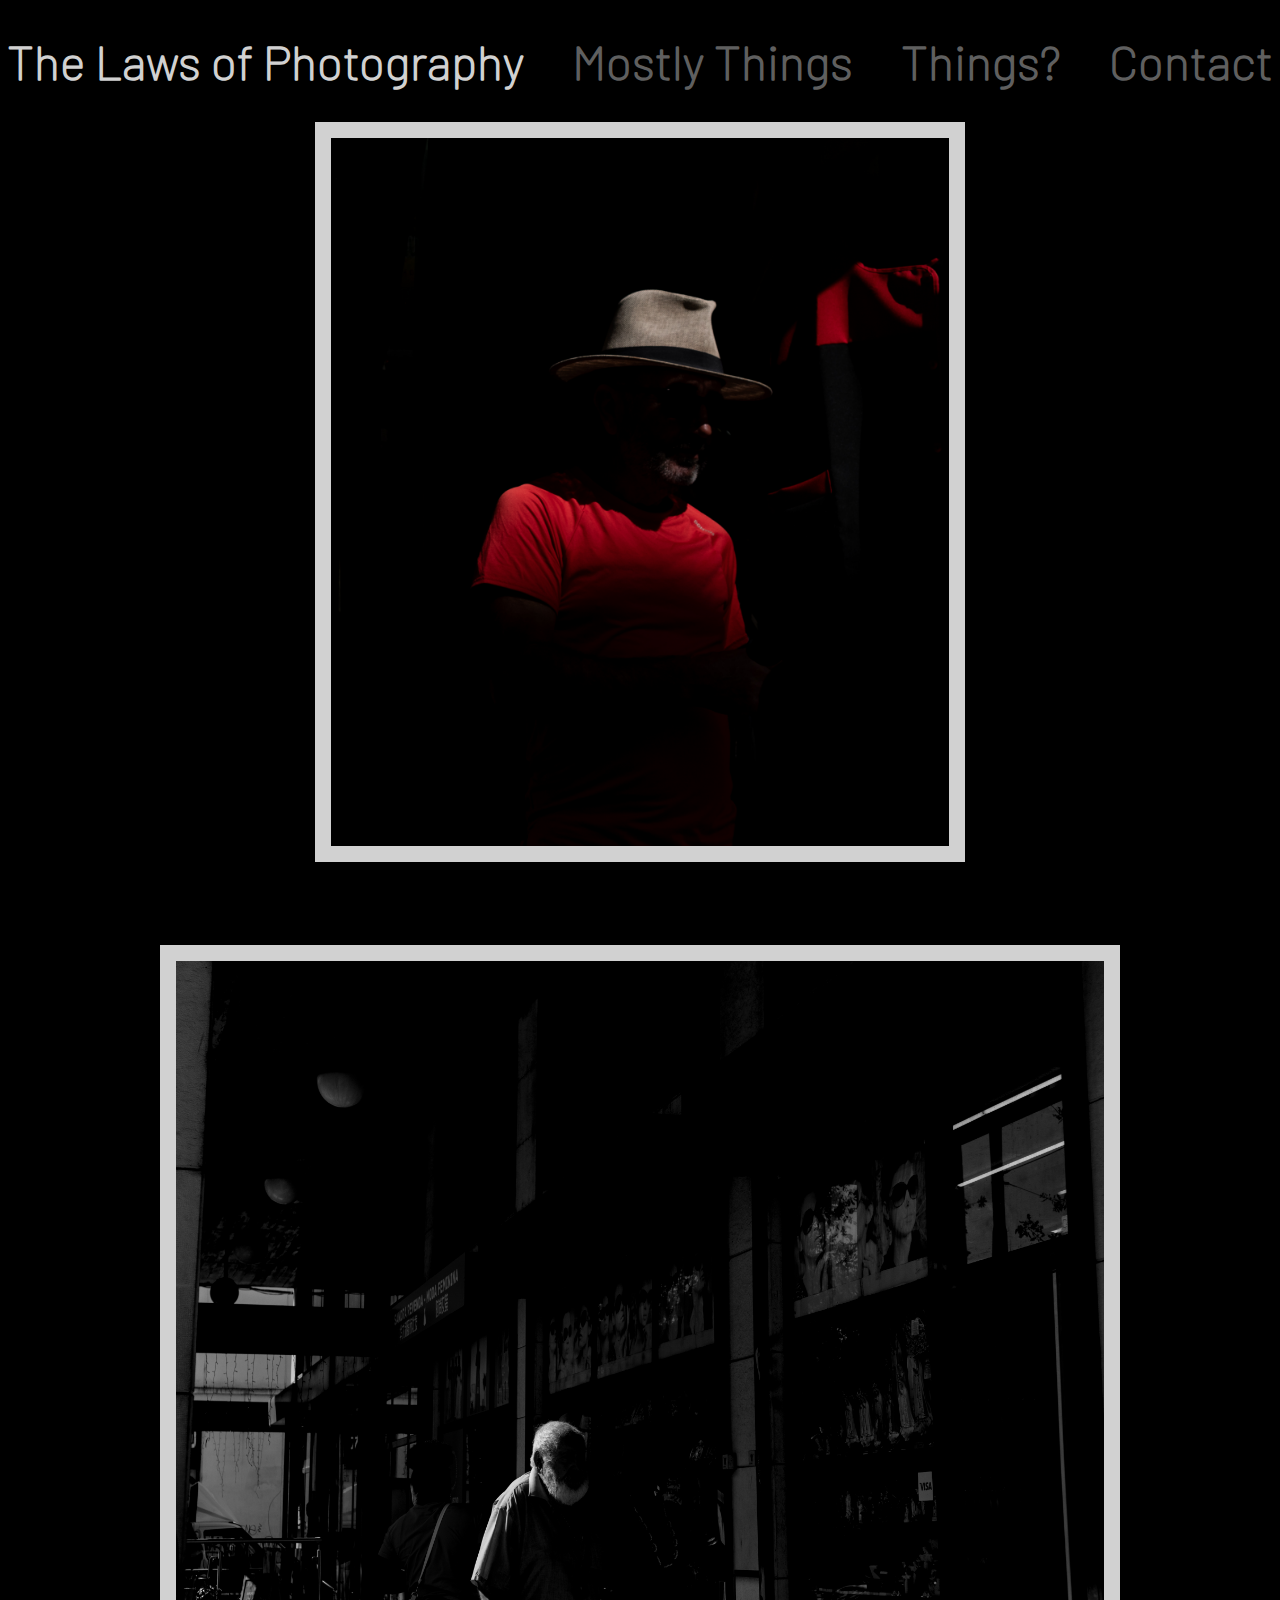
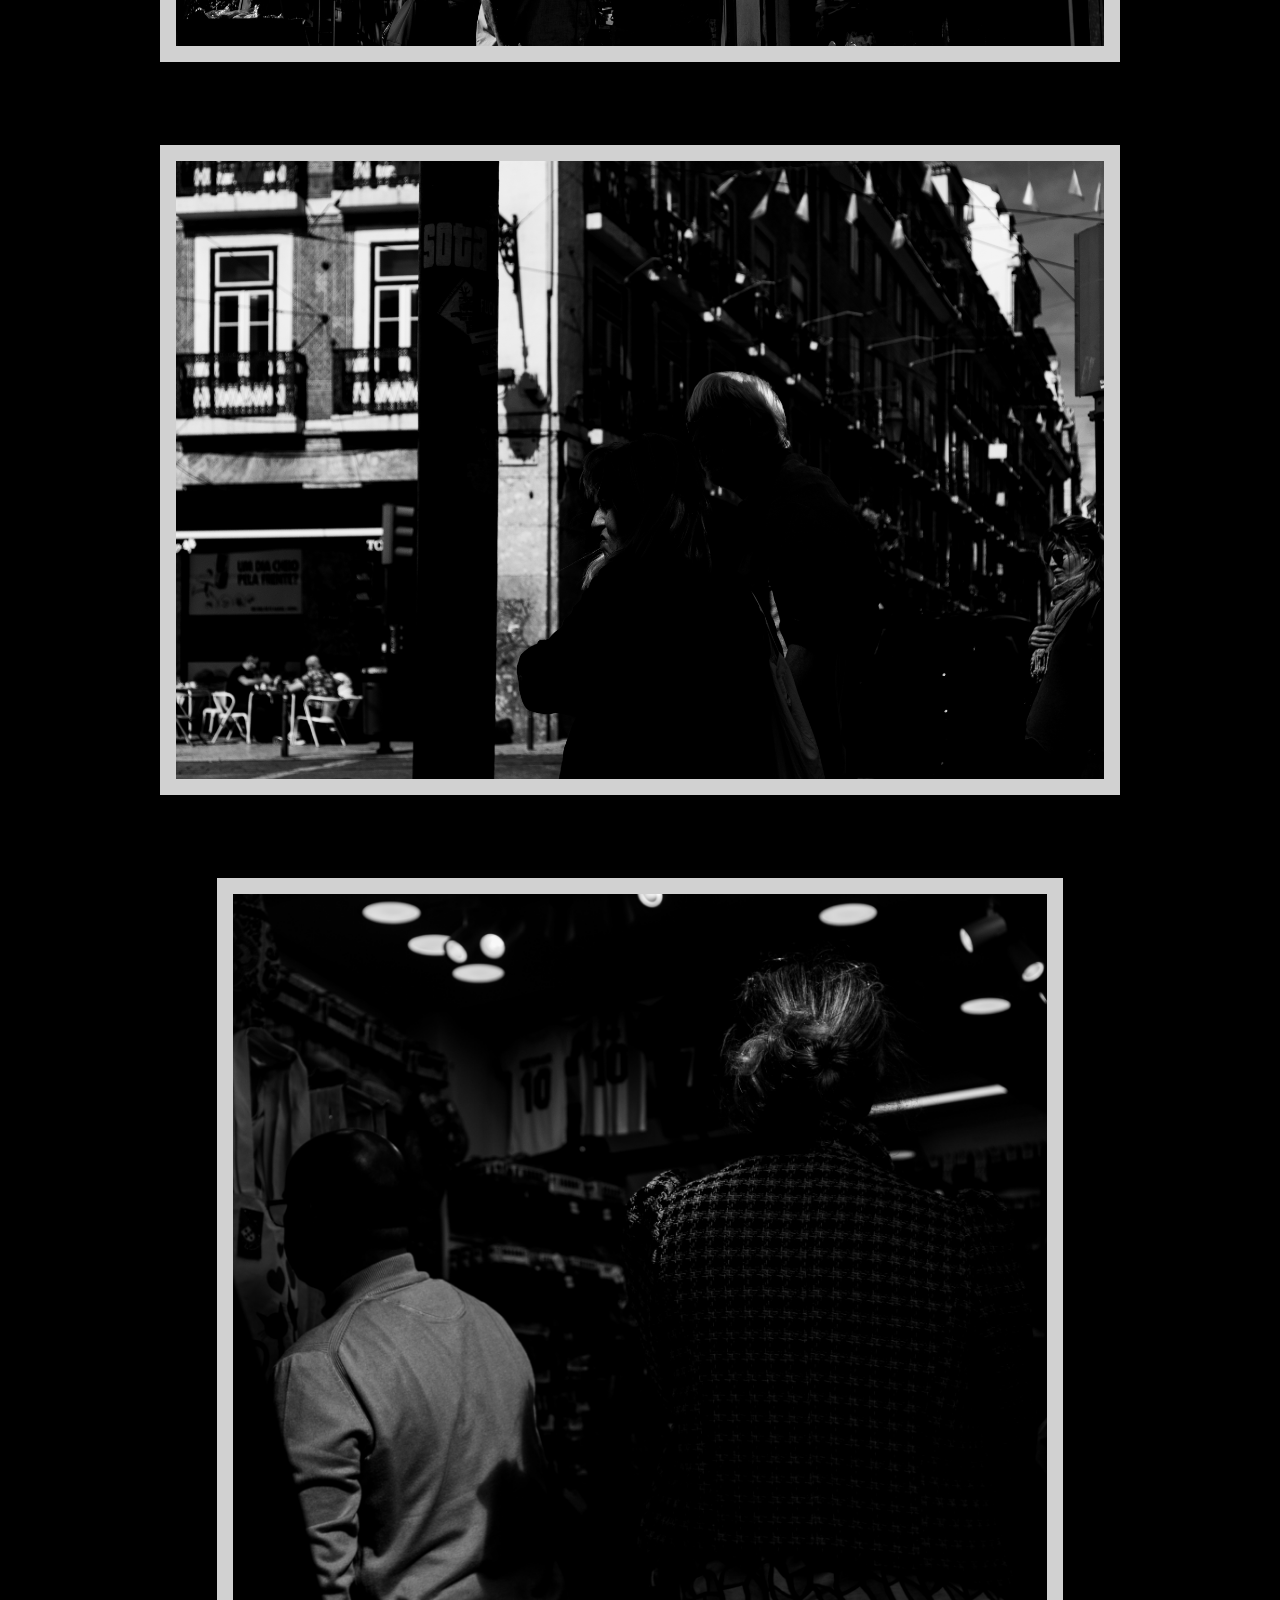
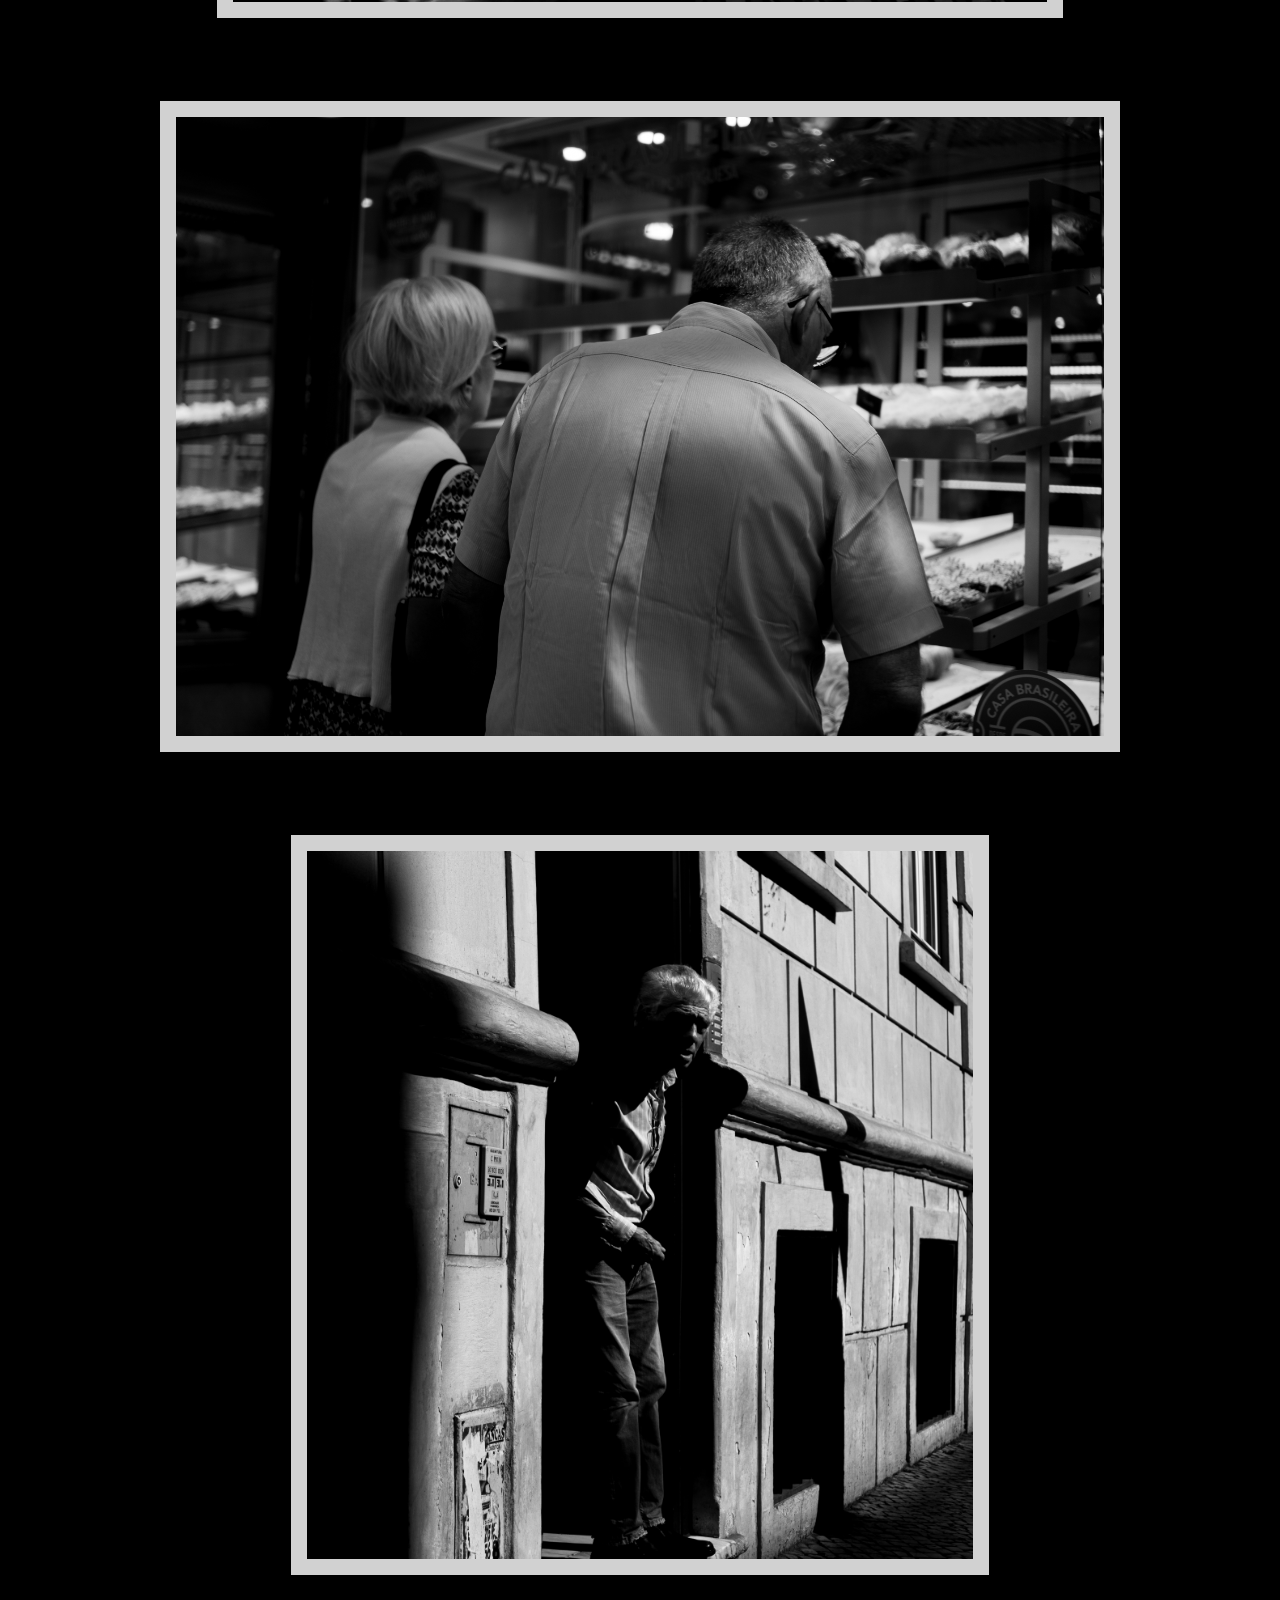
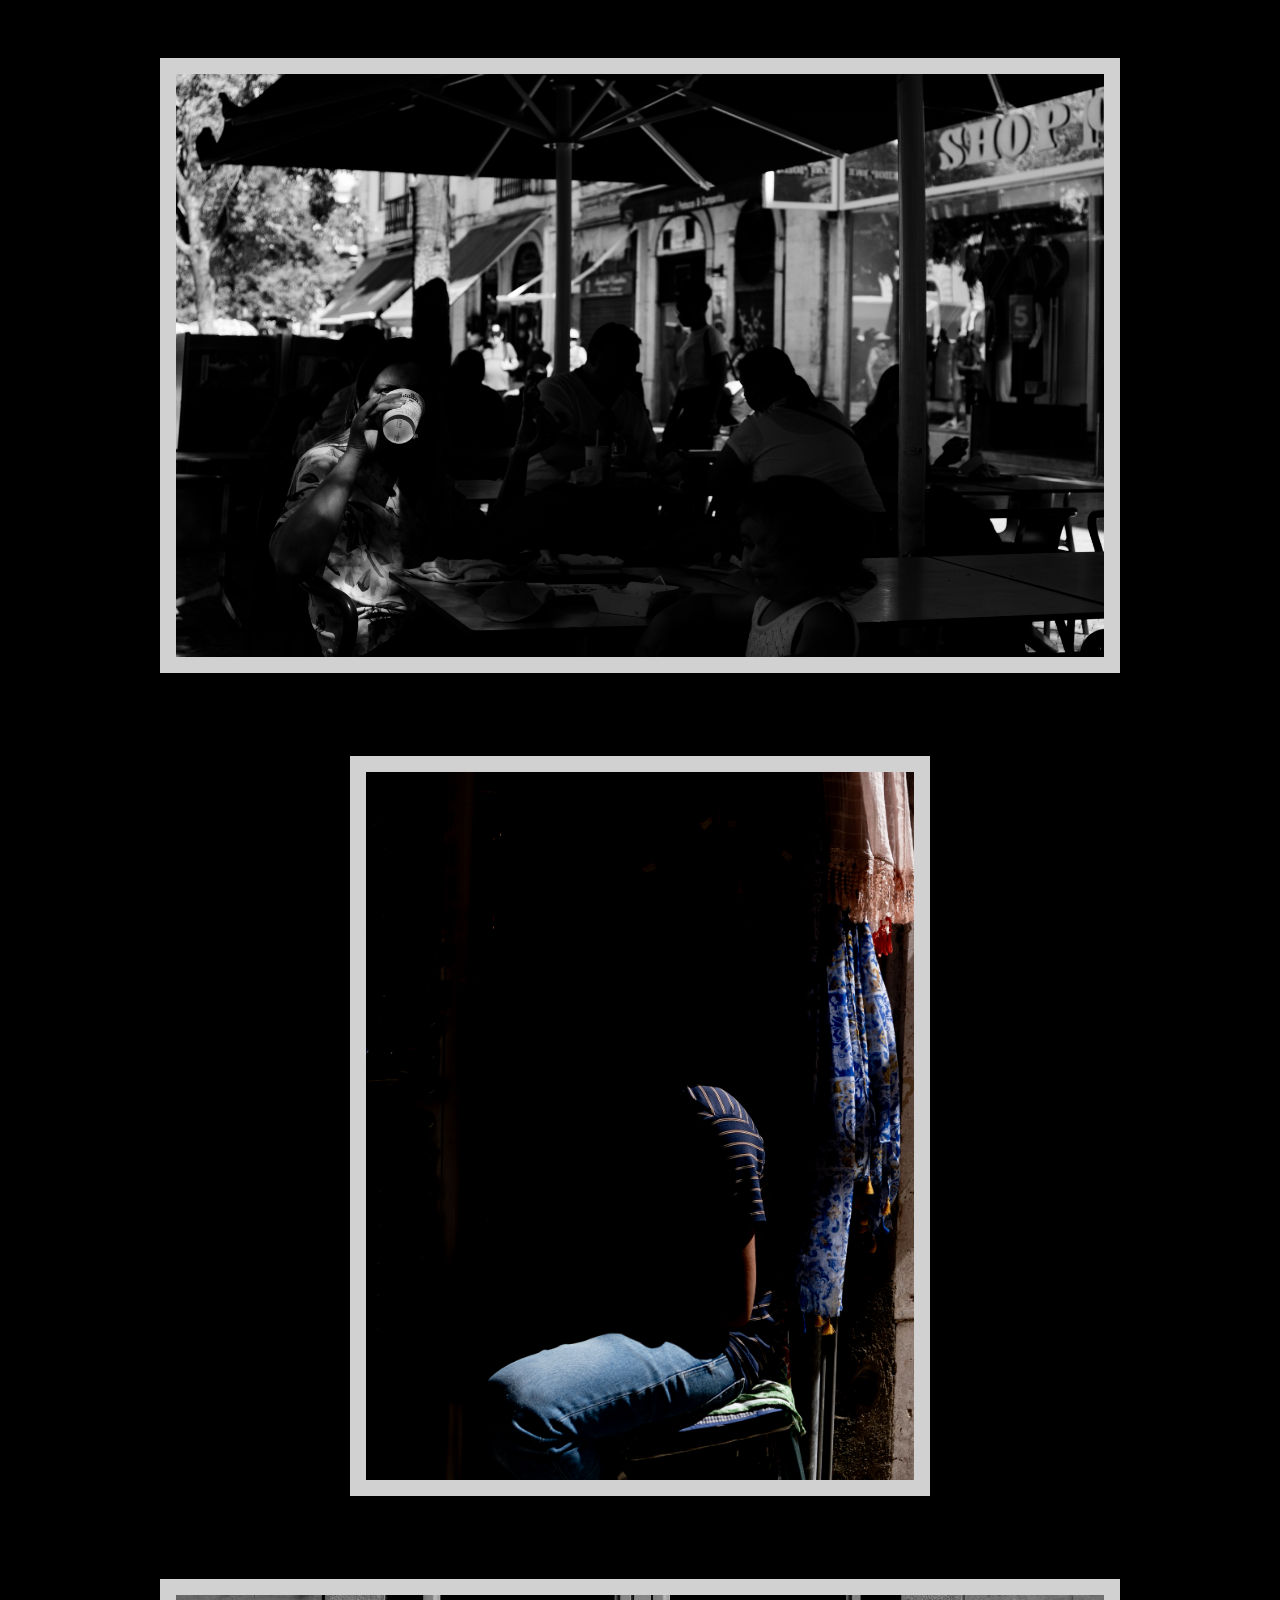
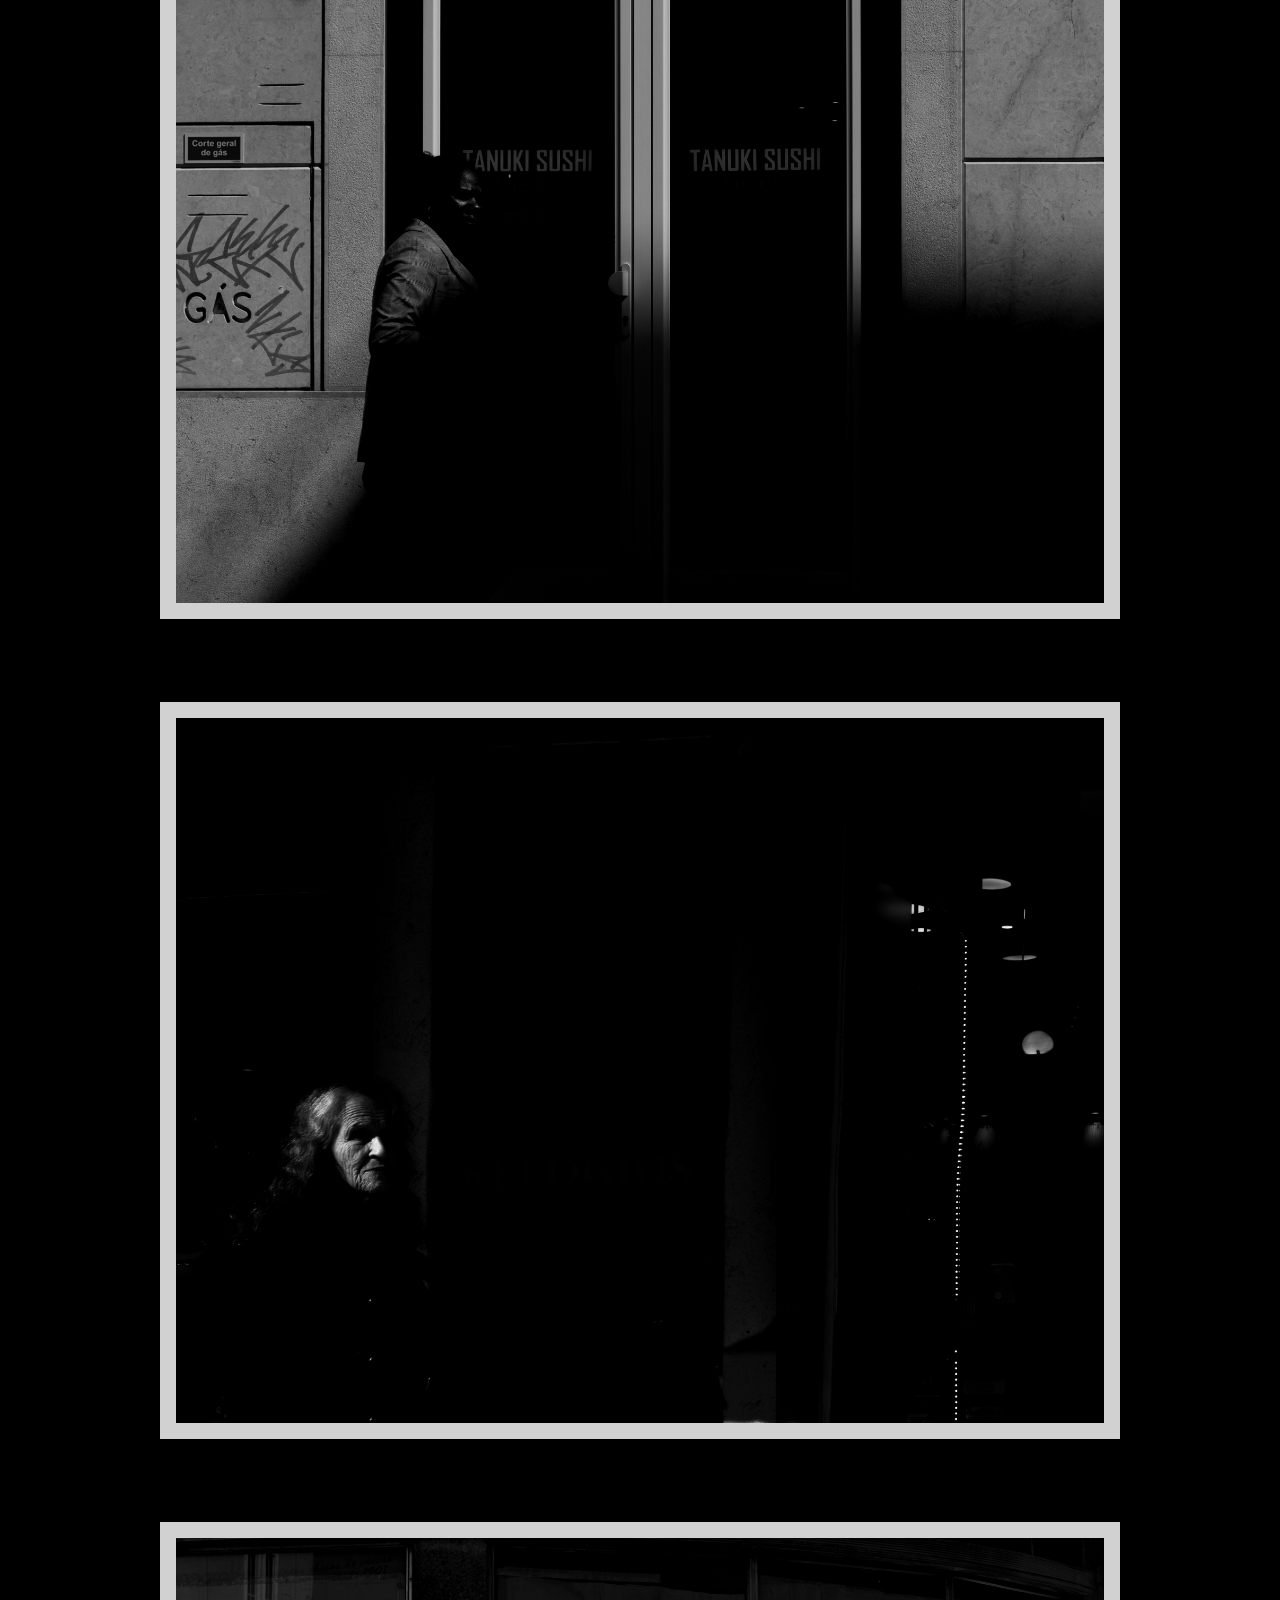
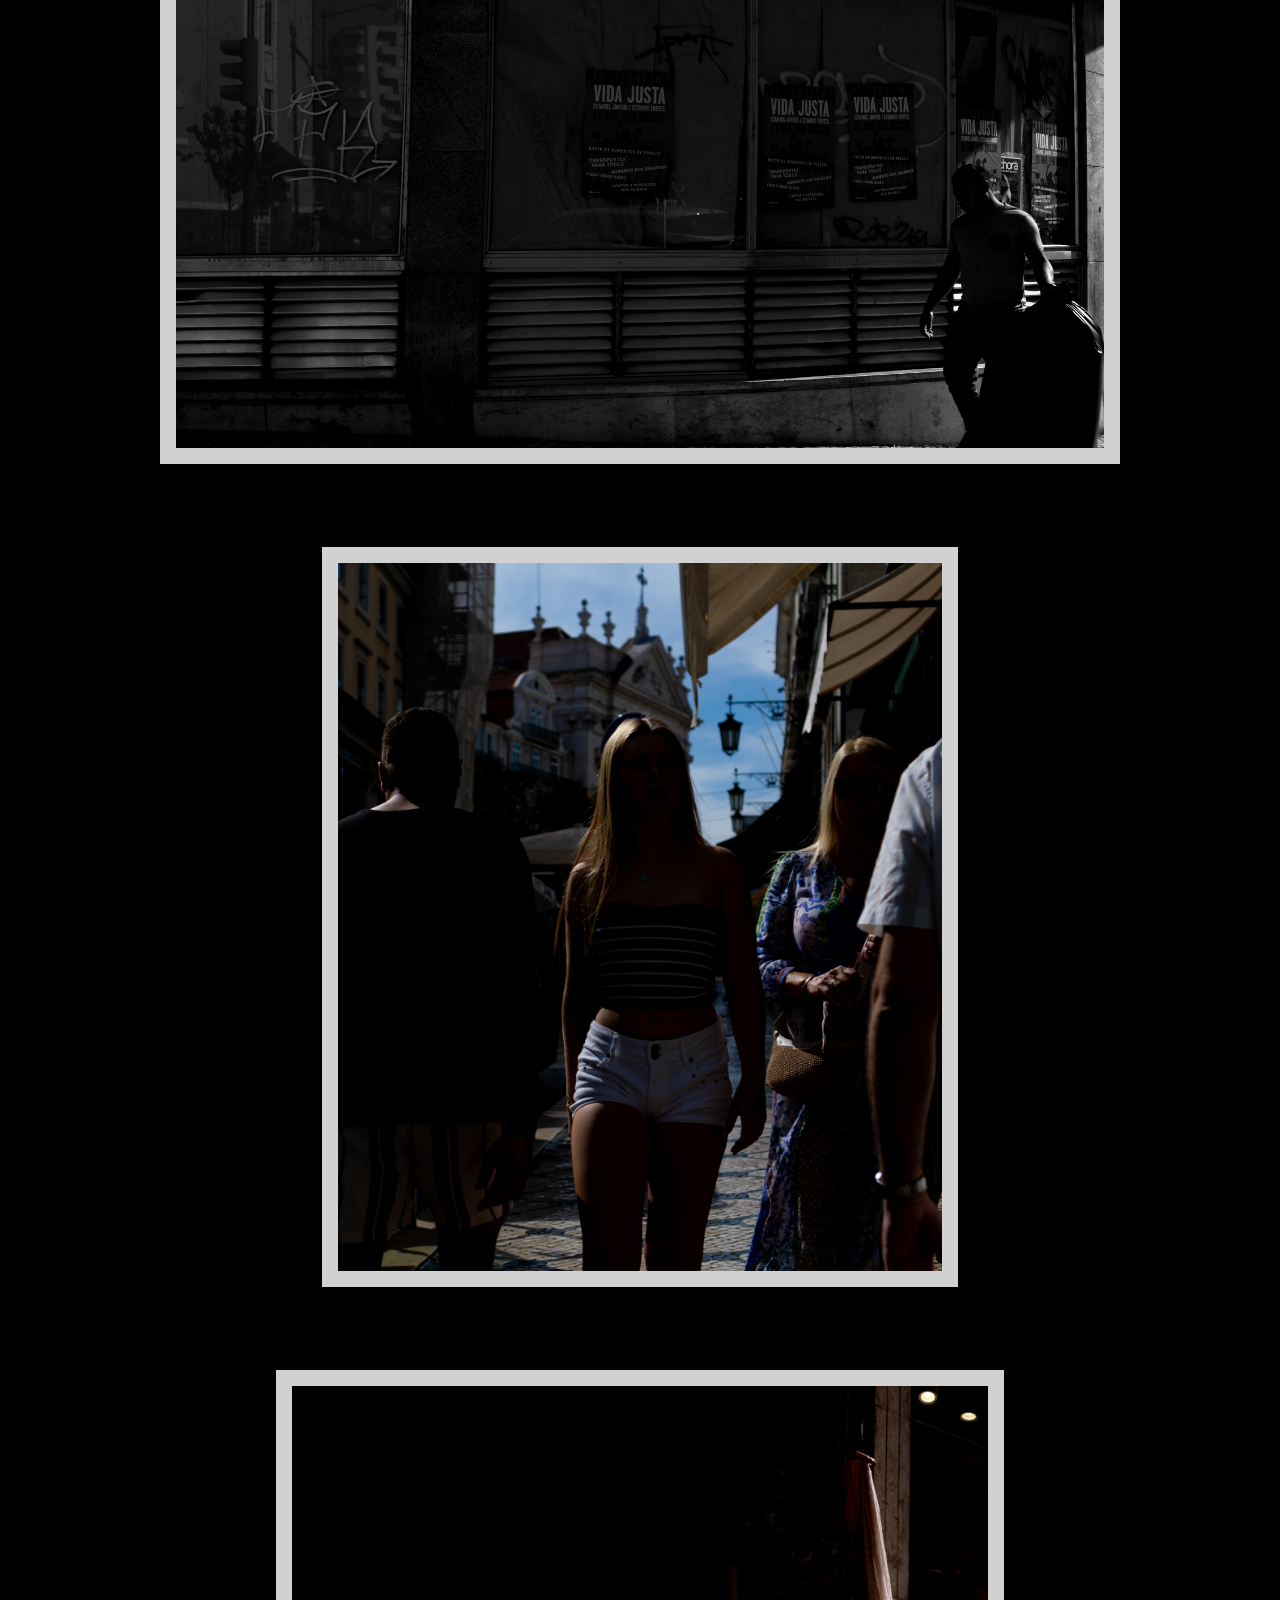
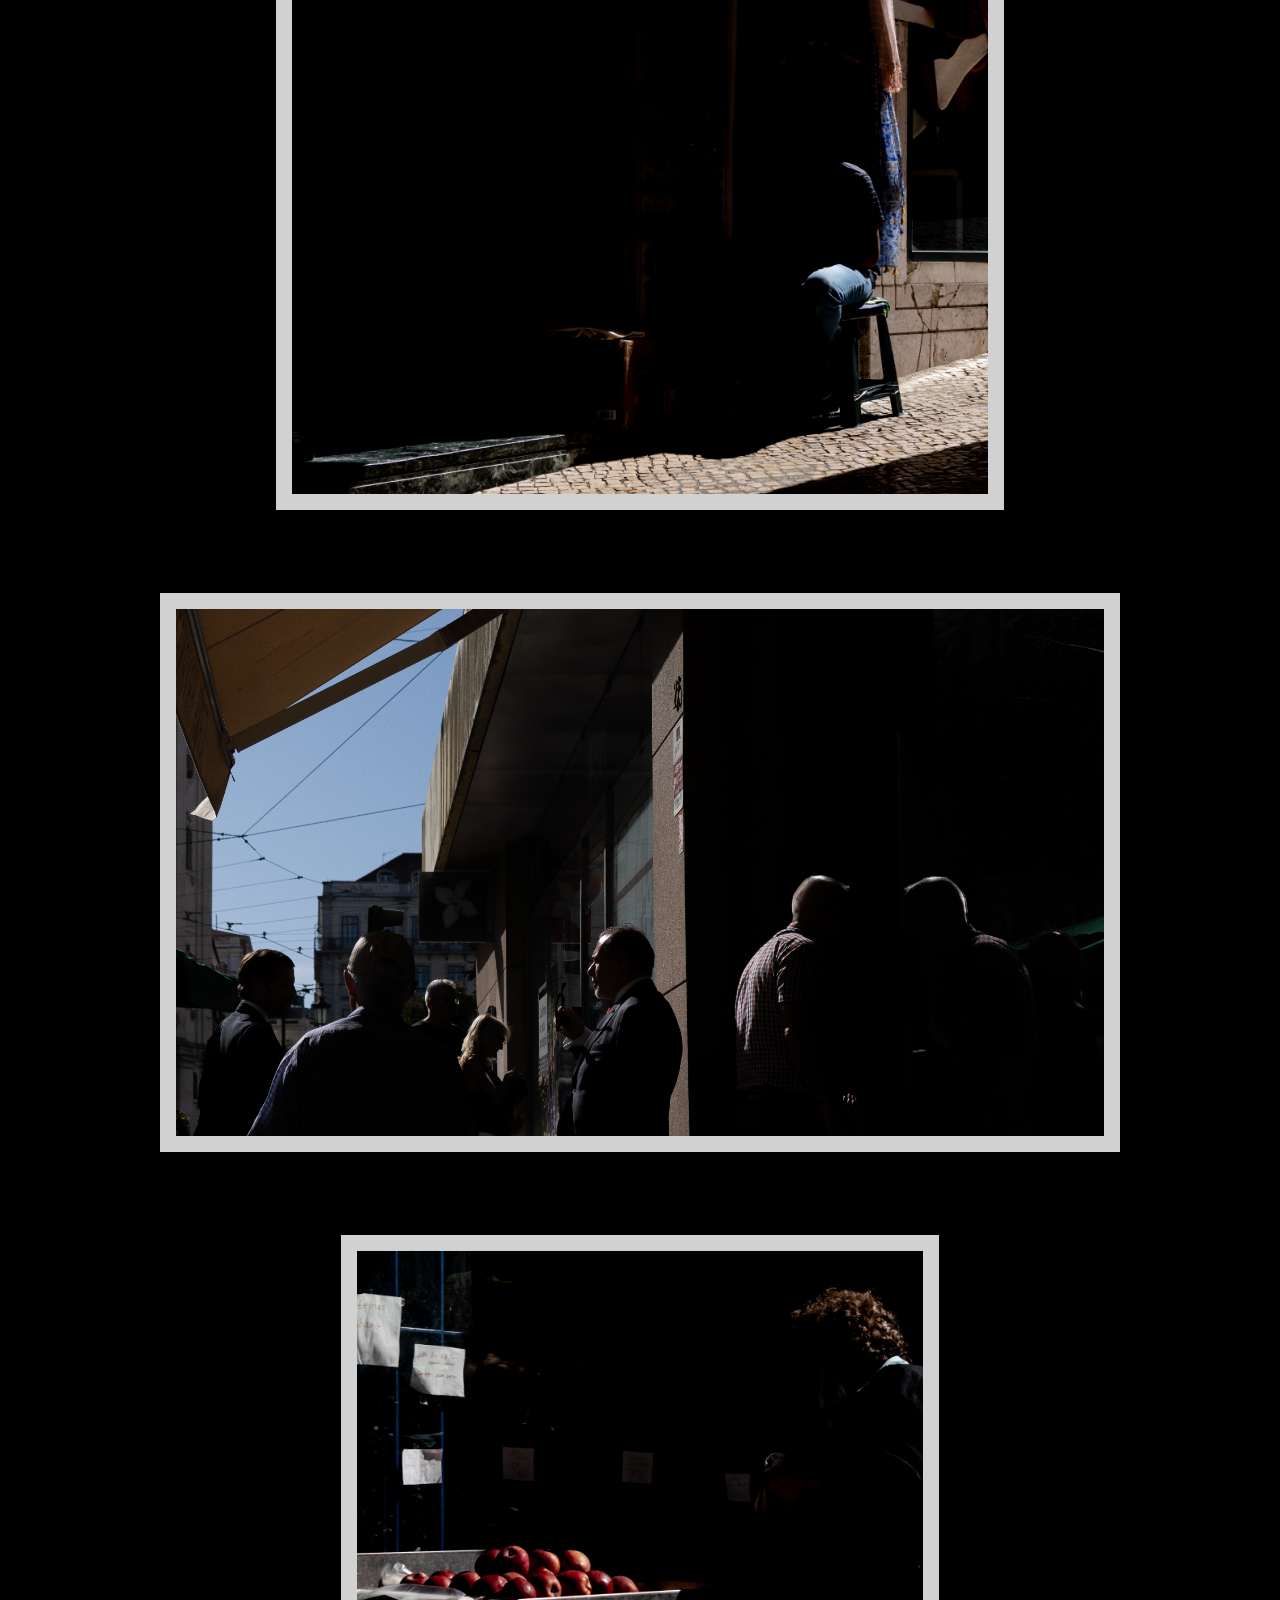
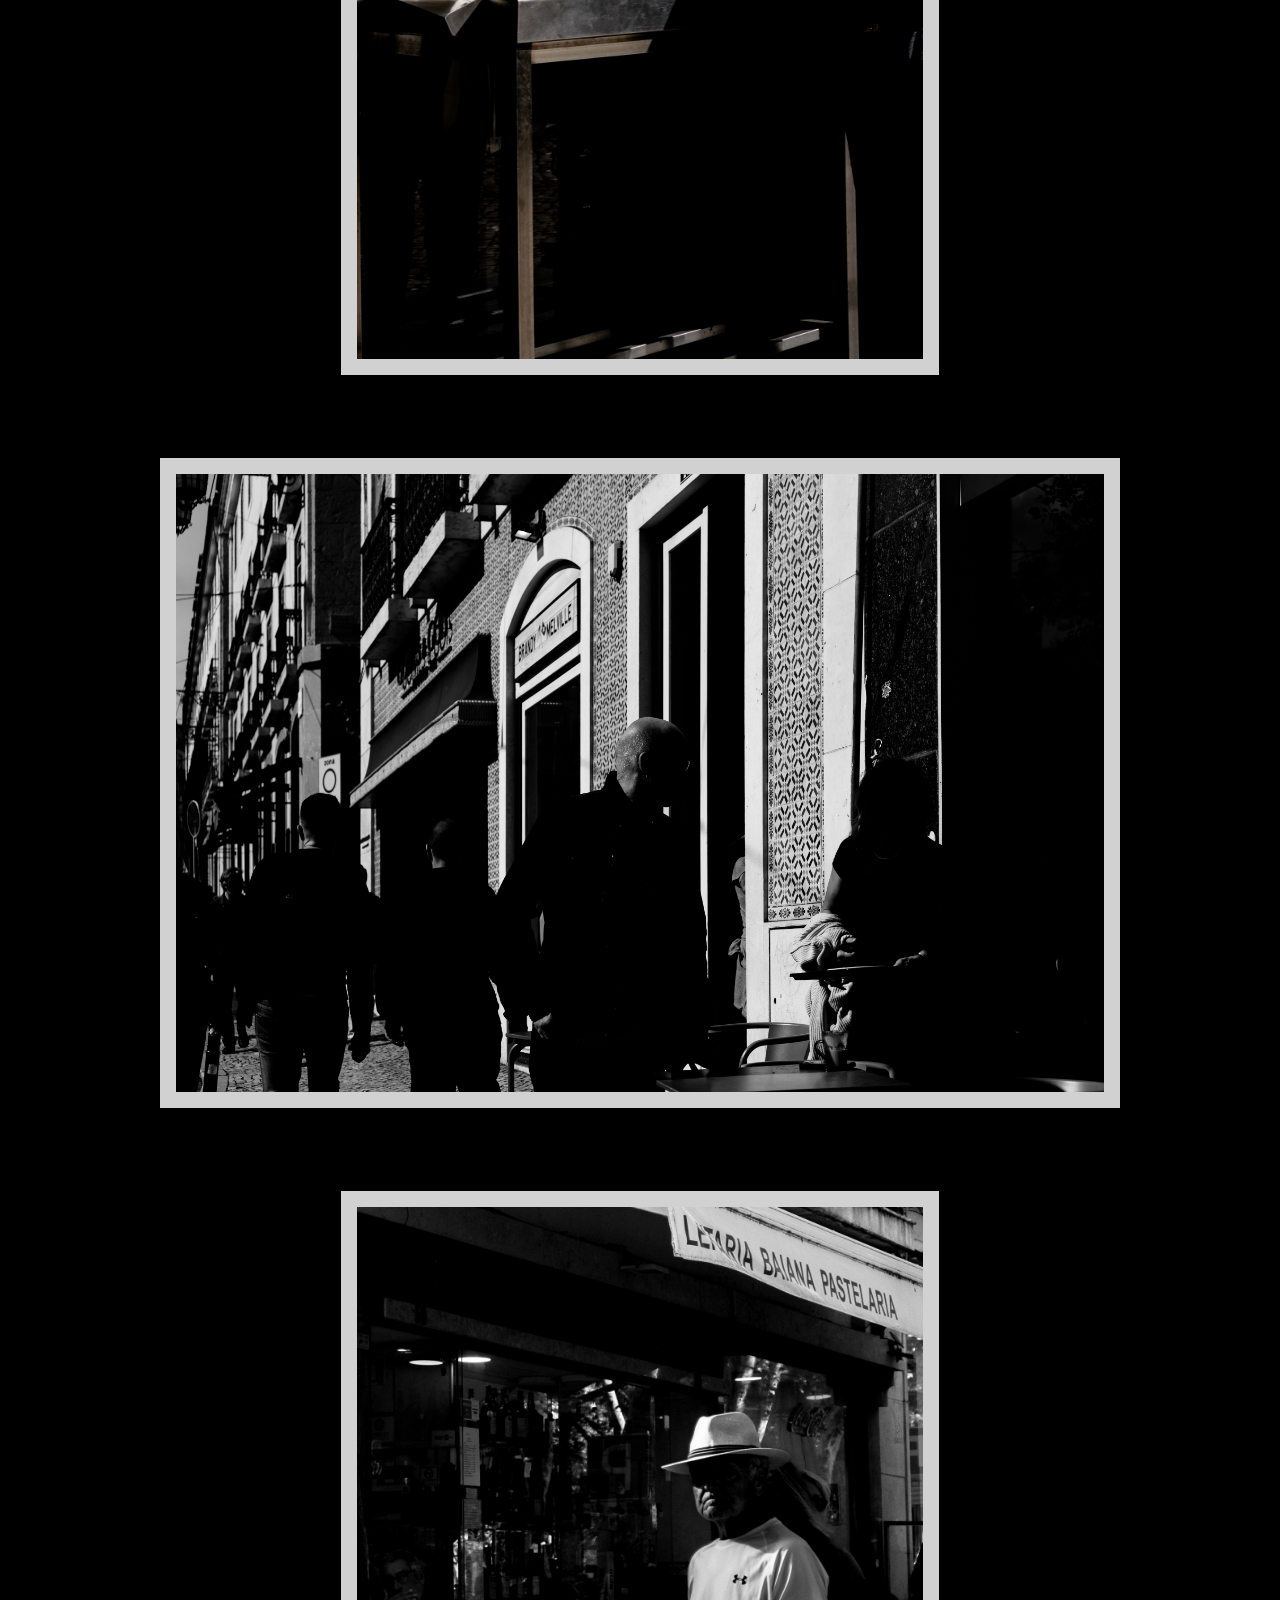
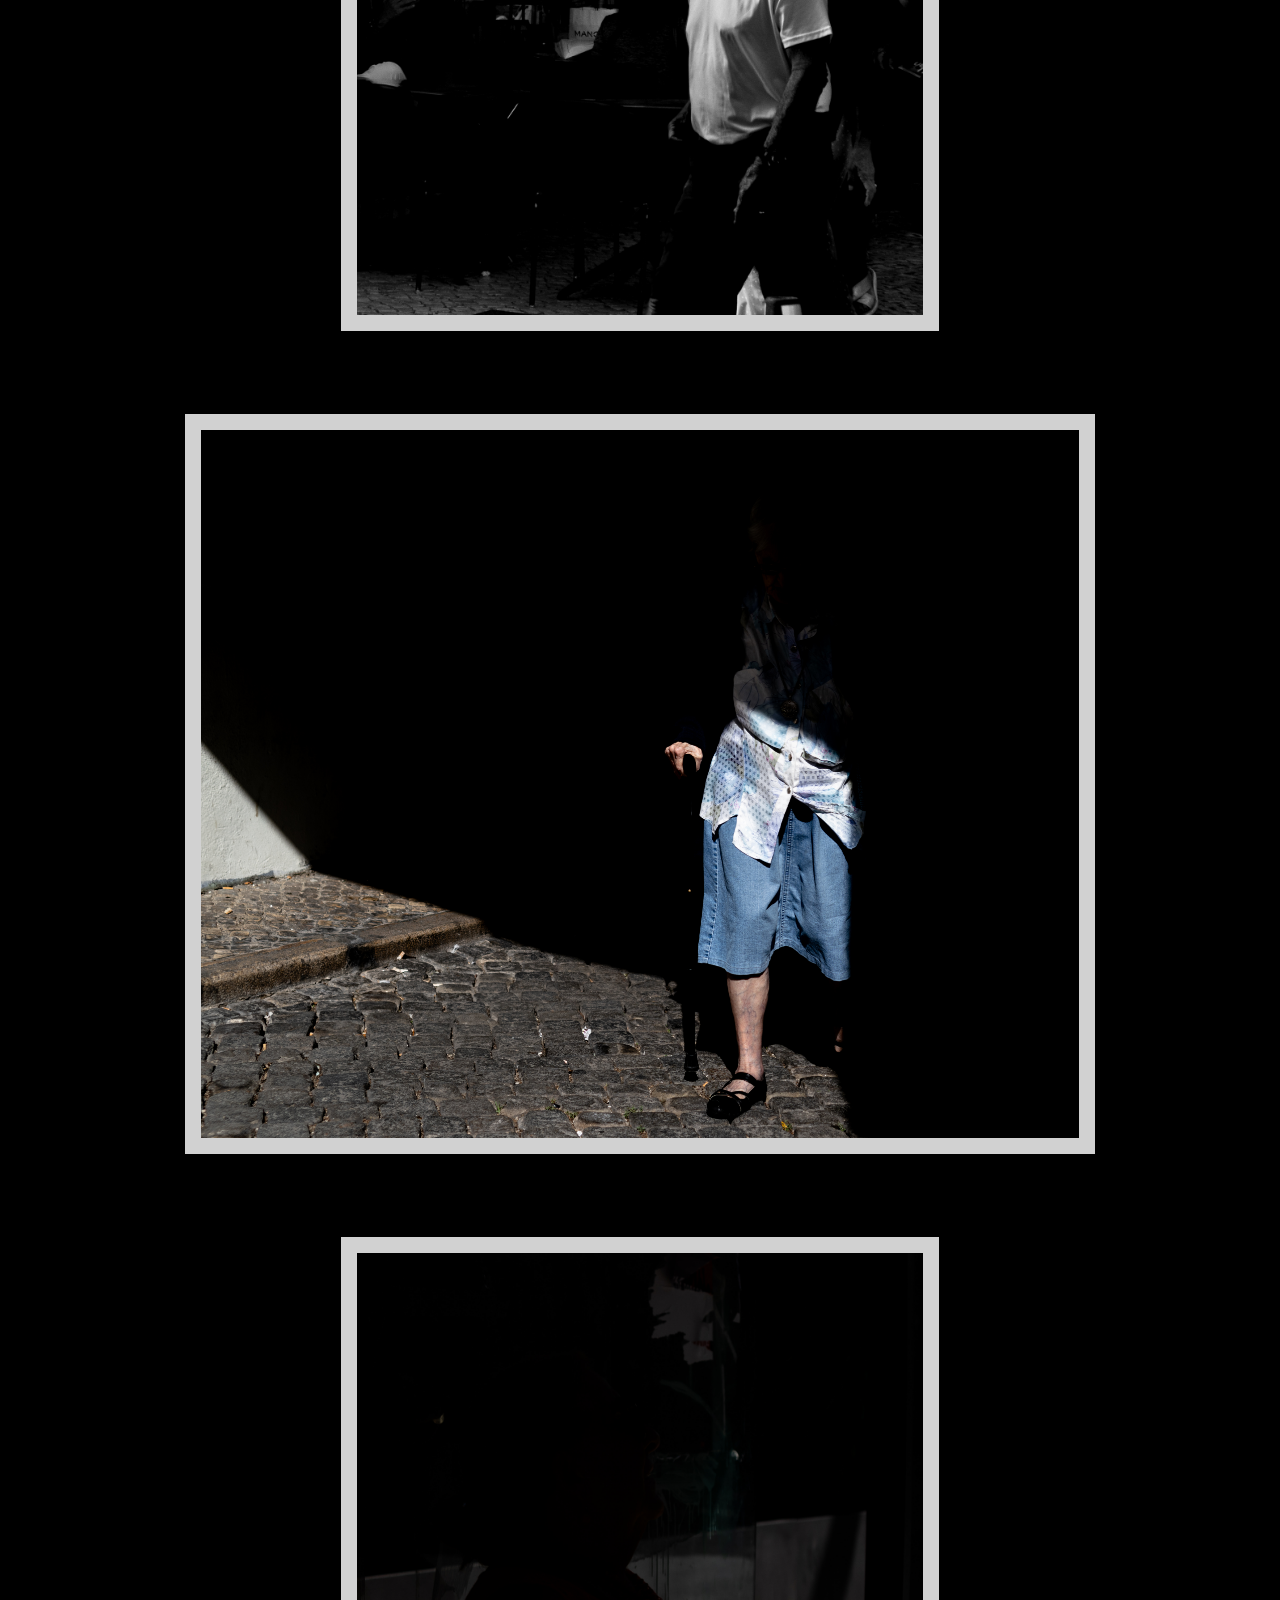
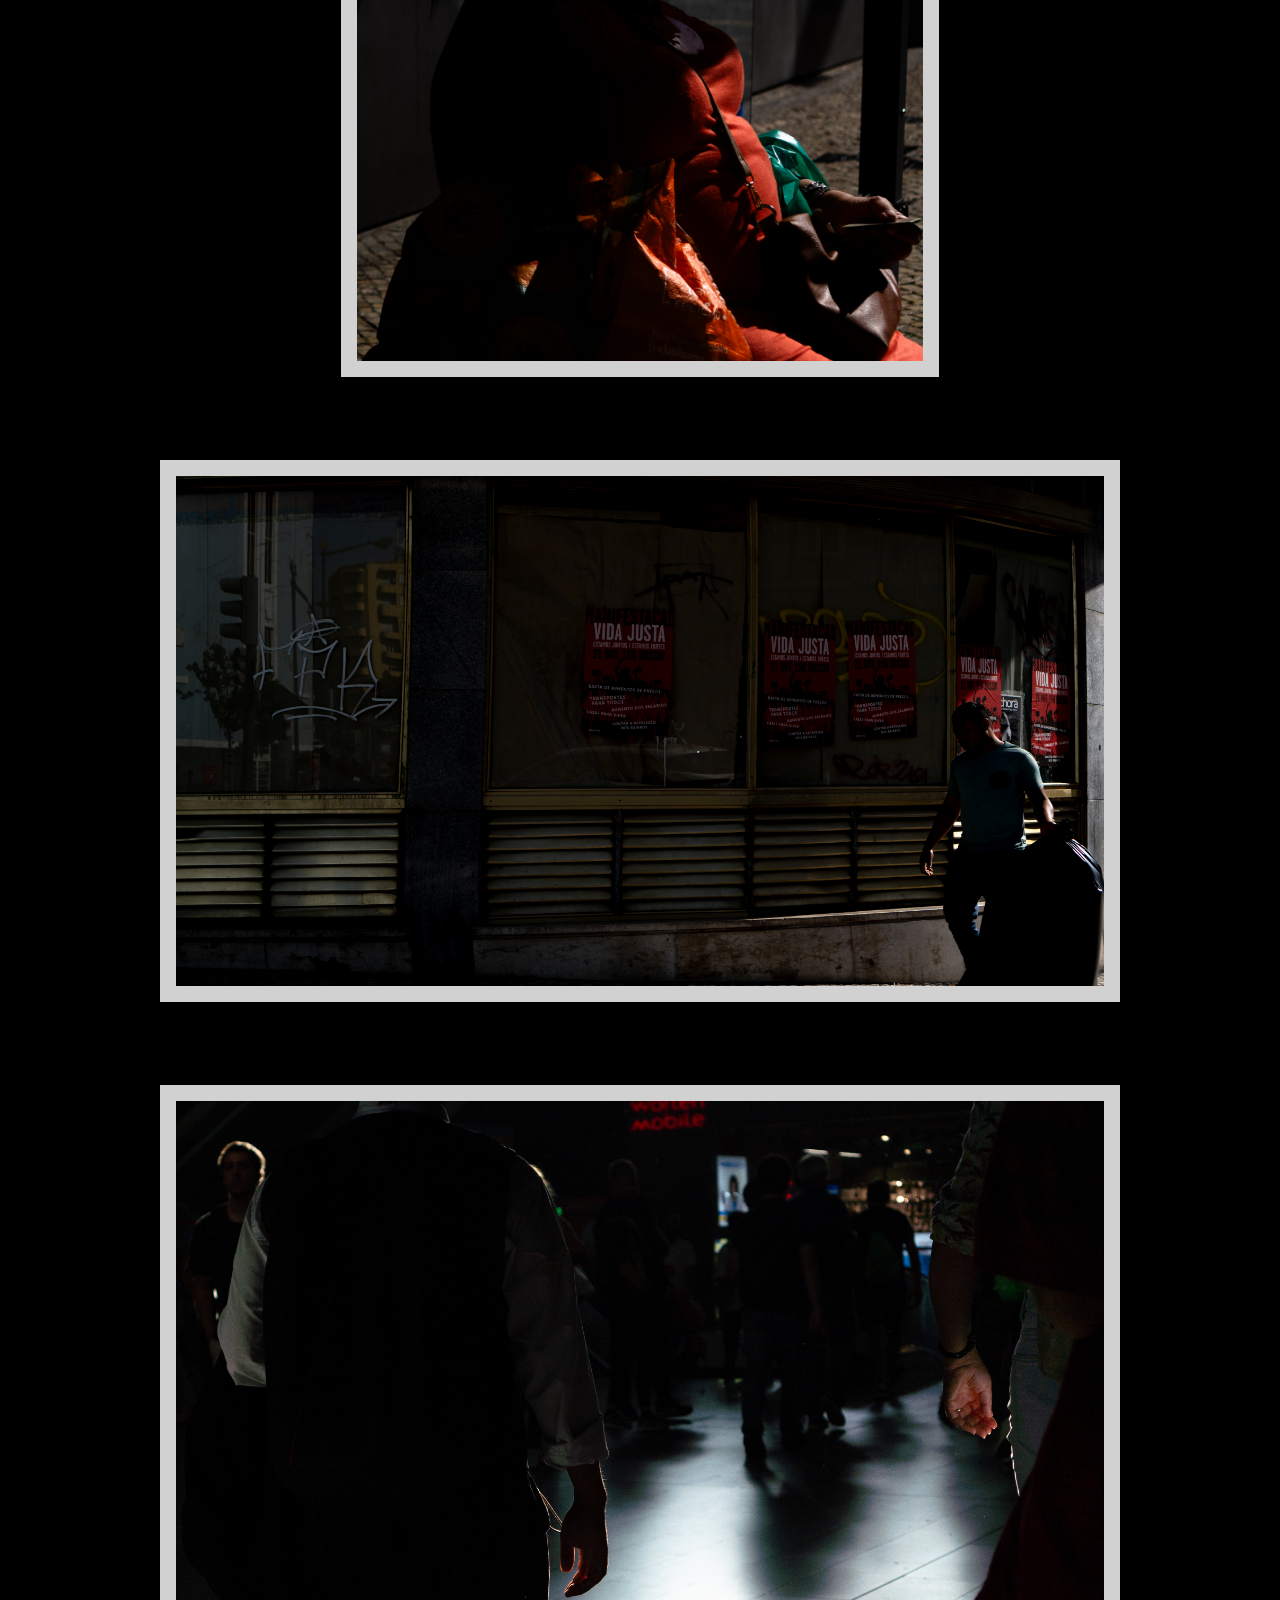
==== index.html @ 949eb4fa "Small adjustments" ====
<!DOCTYPE html>

<html>

<head>
  <link rel="stylesheet" href="main.css">
  <meta name="viewport" content="width=device-width, initial-scale=1" />
</head>

<body>
  <div class="menu">
    <h1 class="active"><a href="/">The Laws of Photography</a></h1>
    <h1><a href="mostly-things.html">Mostly Things</a></h1>
    <h1><a href="things-question-mark.html">Things?</a></h1>
    <h1><a href="contact.html">Contact</a></h1>
  </div>
  <nav role="navigation">
    <div id="hamburger-toggle">
      <input type="checkbox" />

      <span></span>
      <span></span>
      <span></span>

      <ul id="hamburger-menu">
        <a href="/" class="active">
          <li>The Laws of Photography</li>
        </a>
        <a href="mostly-things.html">
          <li>Mostly Things</li>
        </a>
        <a href="things-question-mark.html">
          <li>Things?</li>
        </a>
        <a href="contact.html">
          <li>Contact</li>
        </a>
      </ul>
    </div>
  </nav>

  <h1 class="title">The Laws of Photography</h1>
  <div class="photos">
  </div>
</body>

<script src="main.js"></script>
<script>
  load('the-laws-of-photography');
</script>

</html>
---- main.css ----
@font-face {
  src: url('fonts/Barlow-ExtraLight.ttf');
  font-family: BarlowExtraLight;
  font-display: swap;
}

html {
  font-size: 10px;
  padding: 0;
  margin: 0;
}

@media (min-width: 1000px) {
  html {
    font-size: 16px;
  }
}

body {
  background-color: #000;
  text-align: center;
  color: #d1d1d1;
  font-family: BarlowExtraLight;
  padding: 0;
  margin: 0;
}


.title {
  display: block;
  font-size: 3em;
  color: #d1d1d1;
  padding: .3em 0;
  max-width: 90%;
}

@media (min-width: 1000px) {
  .title {
    display: none;
  }
}

.menu {
  display: none;
  width: 100%;
  justify-content: center;
  column-gap: 3em;
}

@media (min-width: 1000px) {
  .menu {
    display: flex;
  }
}

.menu a {
  color: inherit;
  text-decoration: none;
}

.menu a:hover {
  text-decoration: underline;
}

h1 {
  padding: 0;
  font-size: 2em;
  color: #5f5f5f;
}

@media (min-width: 1000px) {
  h1 {
    font-size: 3em;
  }
}

h1.active {
  color: #d1d1d1;
}

h2 {
  font-size: 4em;
  line-height: 2em;
}

.photos {
  display: flex;
  flex-direction: column;
  padding: 0 1em 1em 1em;
}

@media (min-width: 1000px) {
  .photos {
    padding: 0 10em 10em 10em;
  }
}

.image-container {
  margin-bottom: 2em;
  width: 100%;
}

@media (min-width: 1000px) {
  .image-container {
    margin-bottom: 5em;
  }
}

img {
  max-width: 100%;
  border: .35em solid #d1d1d1;
  box-sizing: border-box
}

@media (min-width: 1000px) {
  img {
    border: 1em solid #d1d1d1;
  }
}

/*
 * Made by Erik Terwan
 * 24th of November 2015
 * MIT License
 *
 * https://codepen.io/erikterwan/pen/EVzeRP
 */
nav {
  height: 0;
}

#hamburger-toggle {
  display: block;
  position: relative;
  top: 4em;
  left: 1em;
  z-index: 1;
  user-select: none;
}


@media (min-width: 1000px) {
  #hamburger-toggle {
    display: none;
  }
}

#hamburger-toggle a {
  text-decoration: none;
  color: #747373;
  font-size: 2em;
}

#hamburger-toggle a.active {
  color: #000;
}

#hamburger-toggle a:hover {
  text-decoration: underline;
}

#hamburger-toggle input {
  display: block;
  width: 40px;
  height: 32px;
  position: absolute;
  top: -7px;
  left: -5px;

  cursor: pointer;

  opacity: 0;
  /* hide this */
  z-index: 2;
}

#hamburger-toggle span {
  display: block;
  width: 33px;
  height: 4px;
  margin-bottom: 5px;
  position: relative;

  background: #d1d1d1;
  border-radius: 3px;

  z-index: 1;

  transform-origin: 4px 0px;

  transition: transform 0.5s cubic-bezier(0.77, 0.2, 0.05, 1.0),
    background 0.5s cubic-bezier(0.77, 0.2, 0.05, 1.0),
    opacity 0.55s ease;
}

#hamburger-toggle span:first-child {
  transform-origin: 0% 0%;
}

#hamburger-toggle span:nth-last-child(2) {
  transform-origin: 0% 100%;
}

#hamburger-toggle input:checked~span {
  opacity: 1;
  transform: rotate(45deg) translate(-2px, -1px);
  background: #000;
}

#hamburger-toggle input:checked~span:nth-last-child(3) {
  opacity: 0;
  transform: rotate(0deg) scale(0.2, 0.2);
}

#hamburger-toggle input:checked~span:nth-last-child(2) {
  transform: rotate(-45deg) translate(0, -1px);
}

#hamburger-menu {
  position: absolute;
  width: 300px;
  max-width: 100%;
  margin: -100px 0 0 -50px;
  padding: 50px;
  padding-top: 125px;

  background: #d1d1d1;
  list-style-type: none;

  transform-origin: 0% 0%;
  transform: translate(-100%, 0);

  transition: transform 0.5s cubic-bezier(0.77, 0.2, 0.05, 1.0);
}

#hamburger-menu li {
  padding: 10px 0;
}

#hamburger-toggle input:checked~ul {
  transform: none;
}
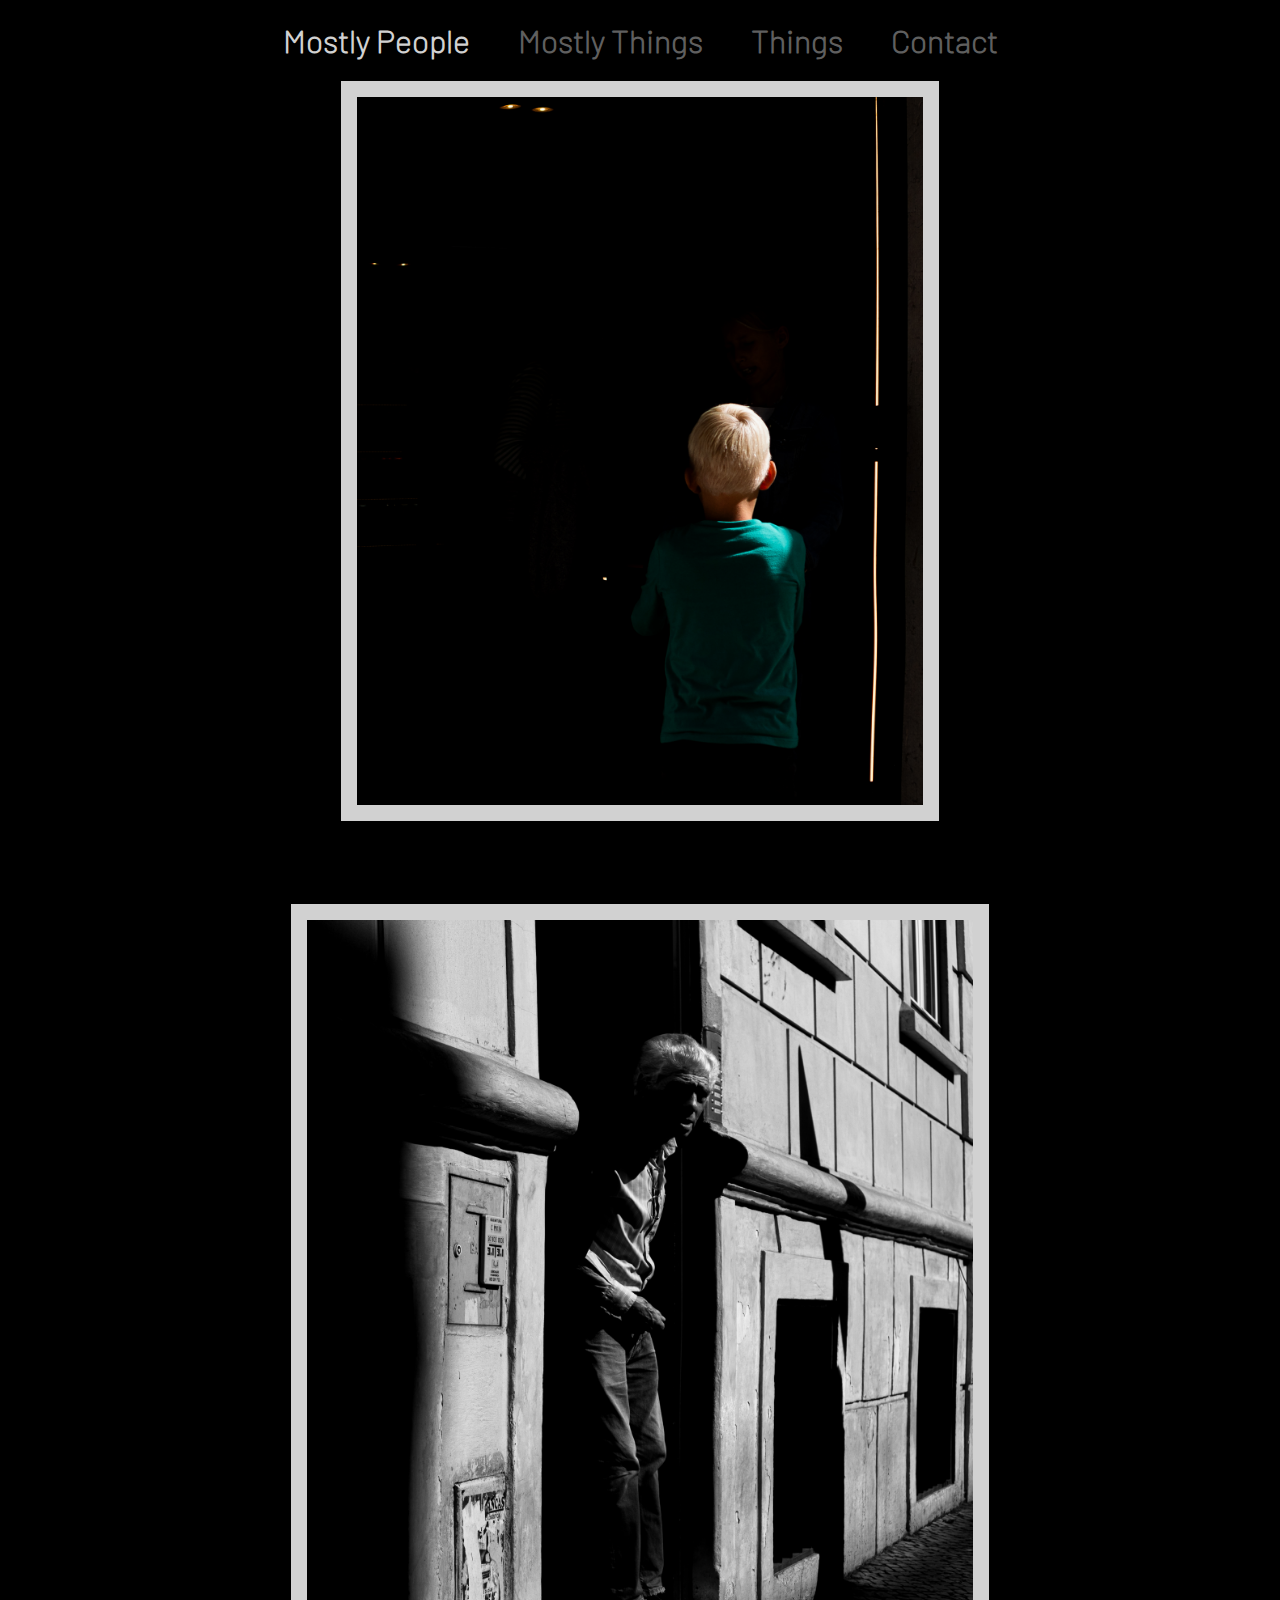
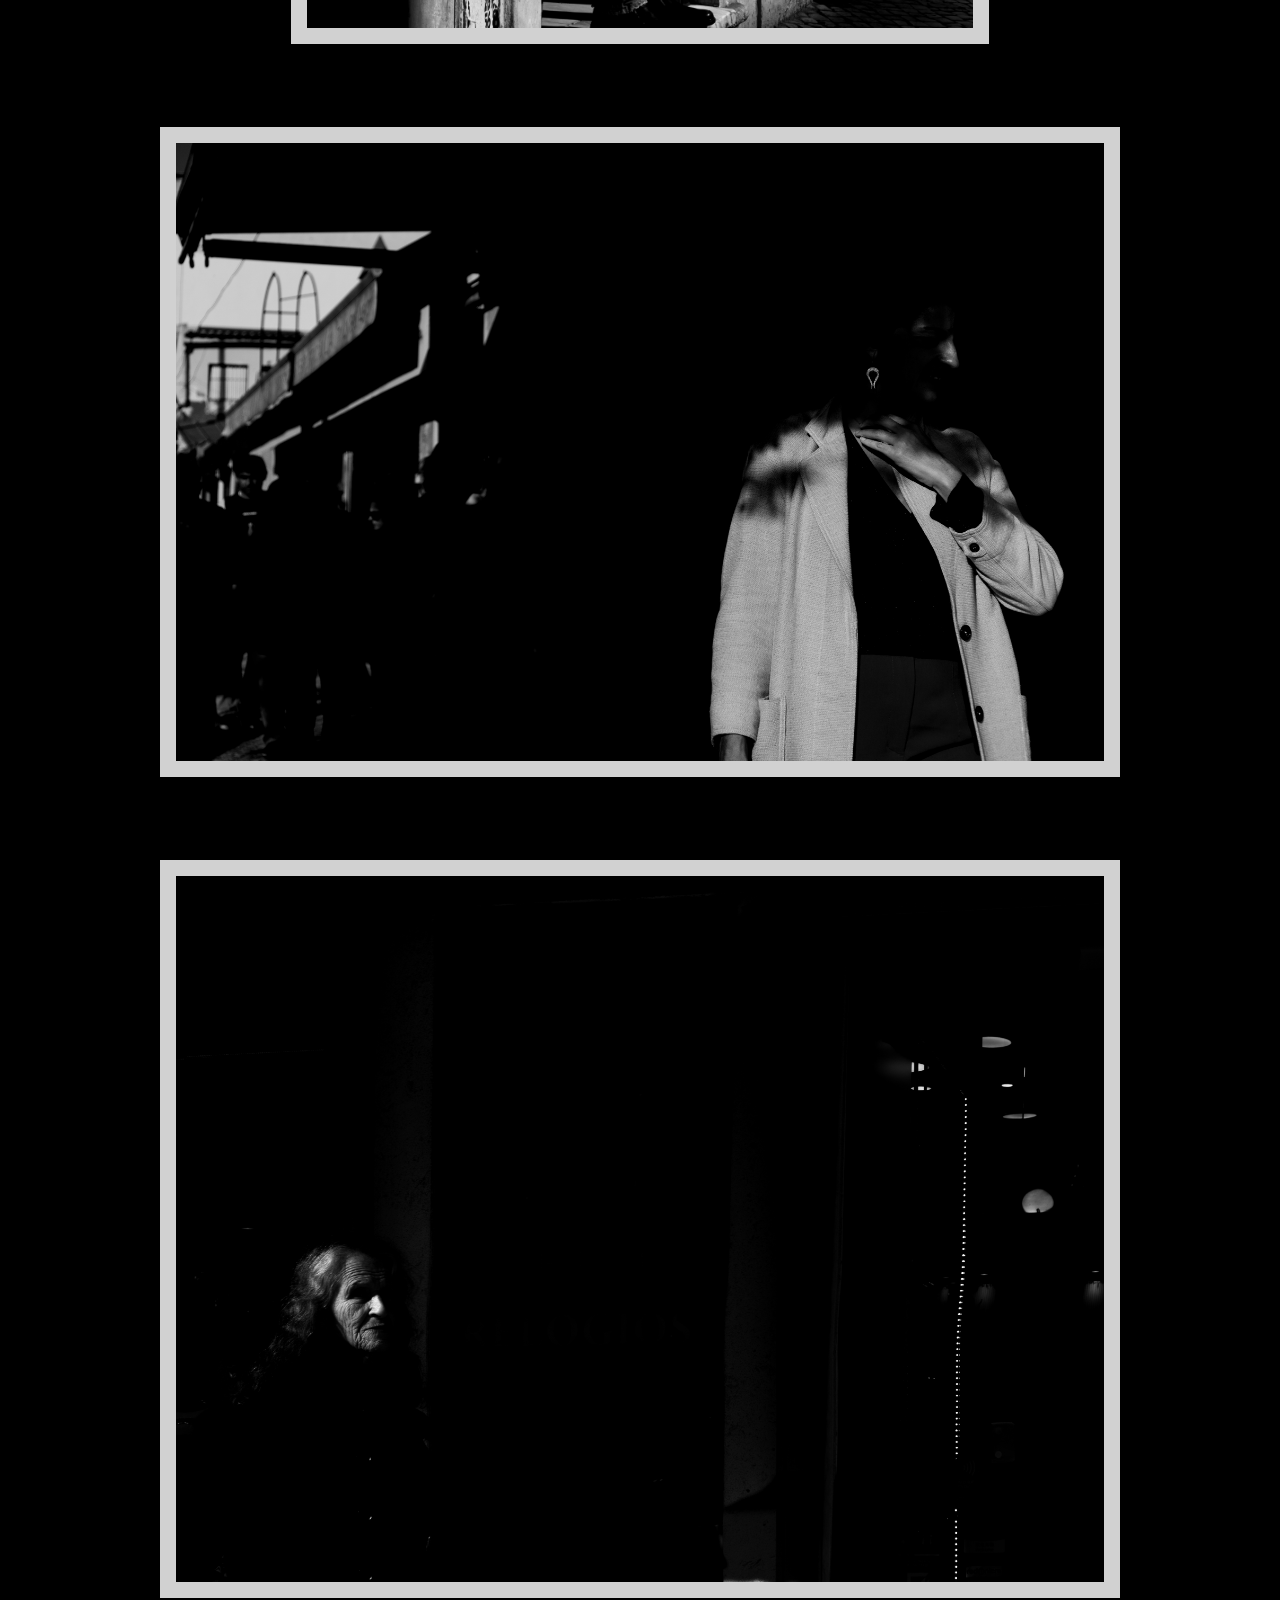
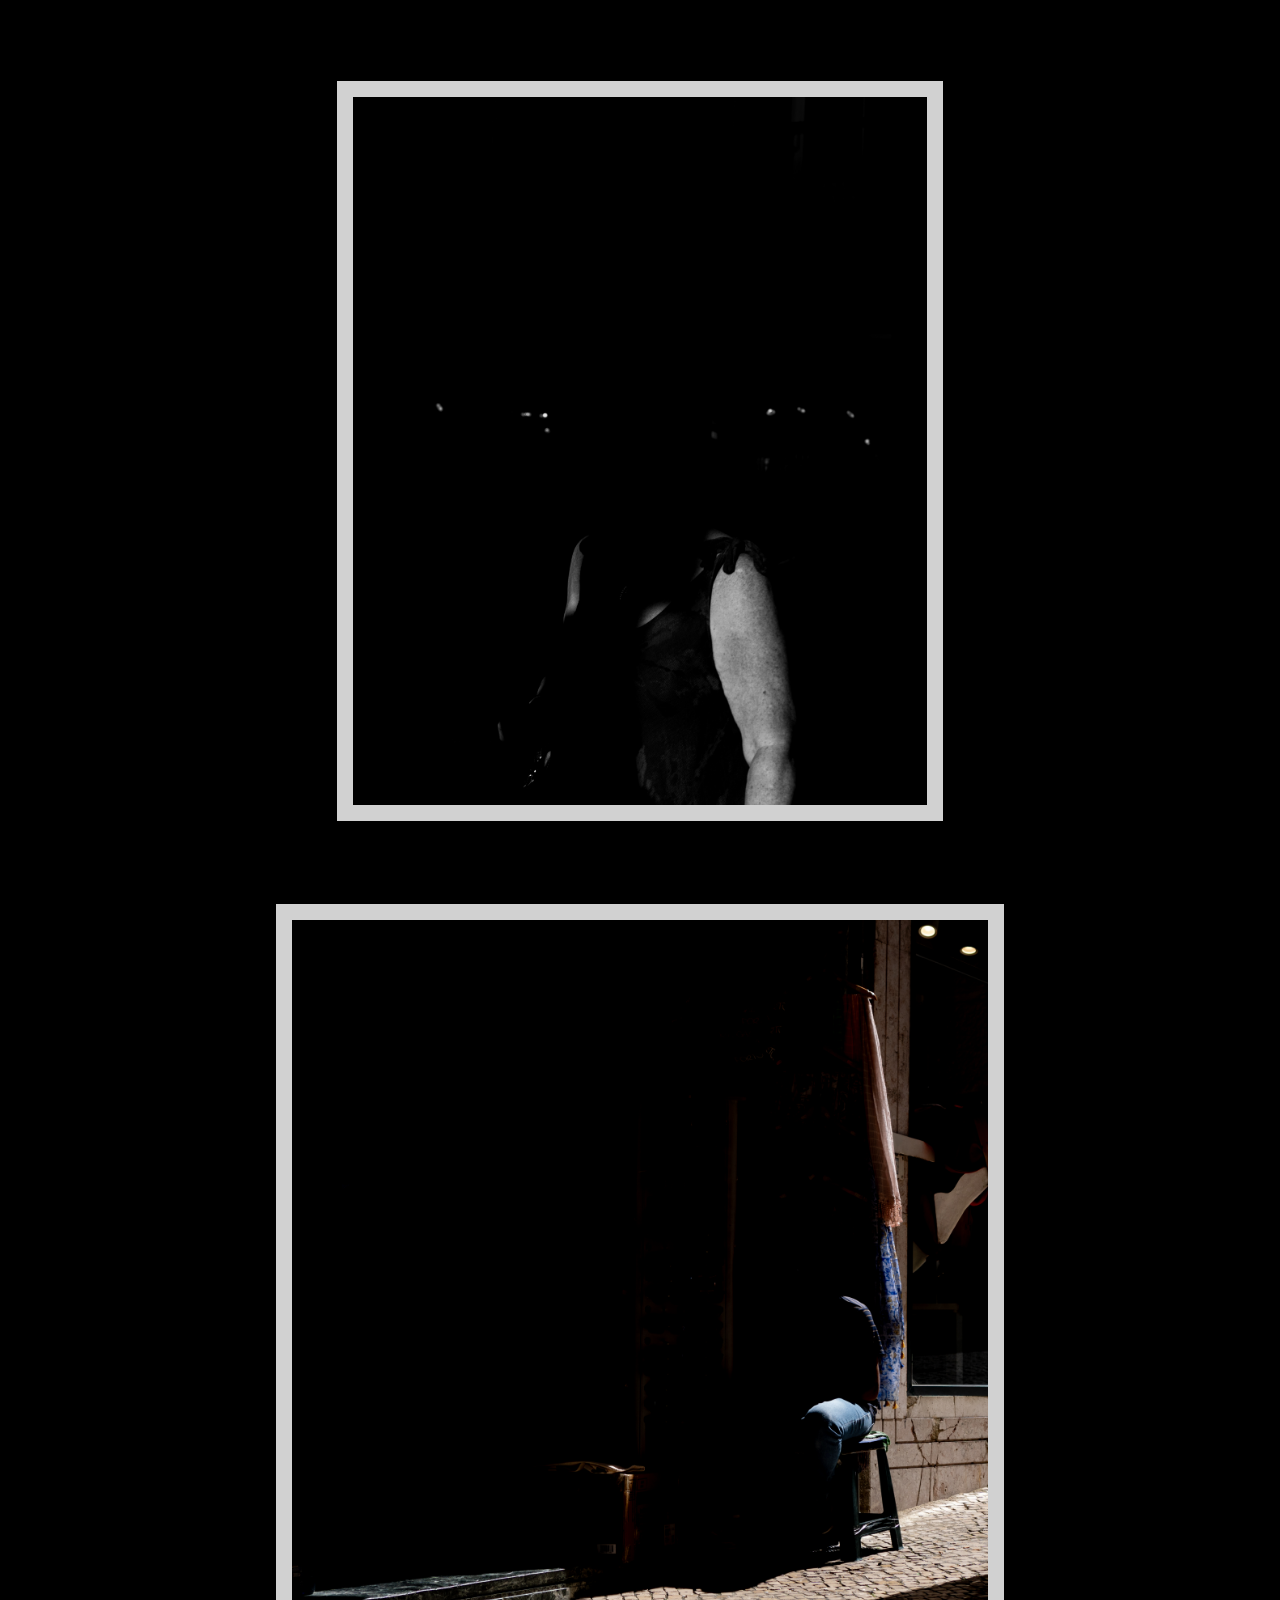
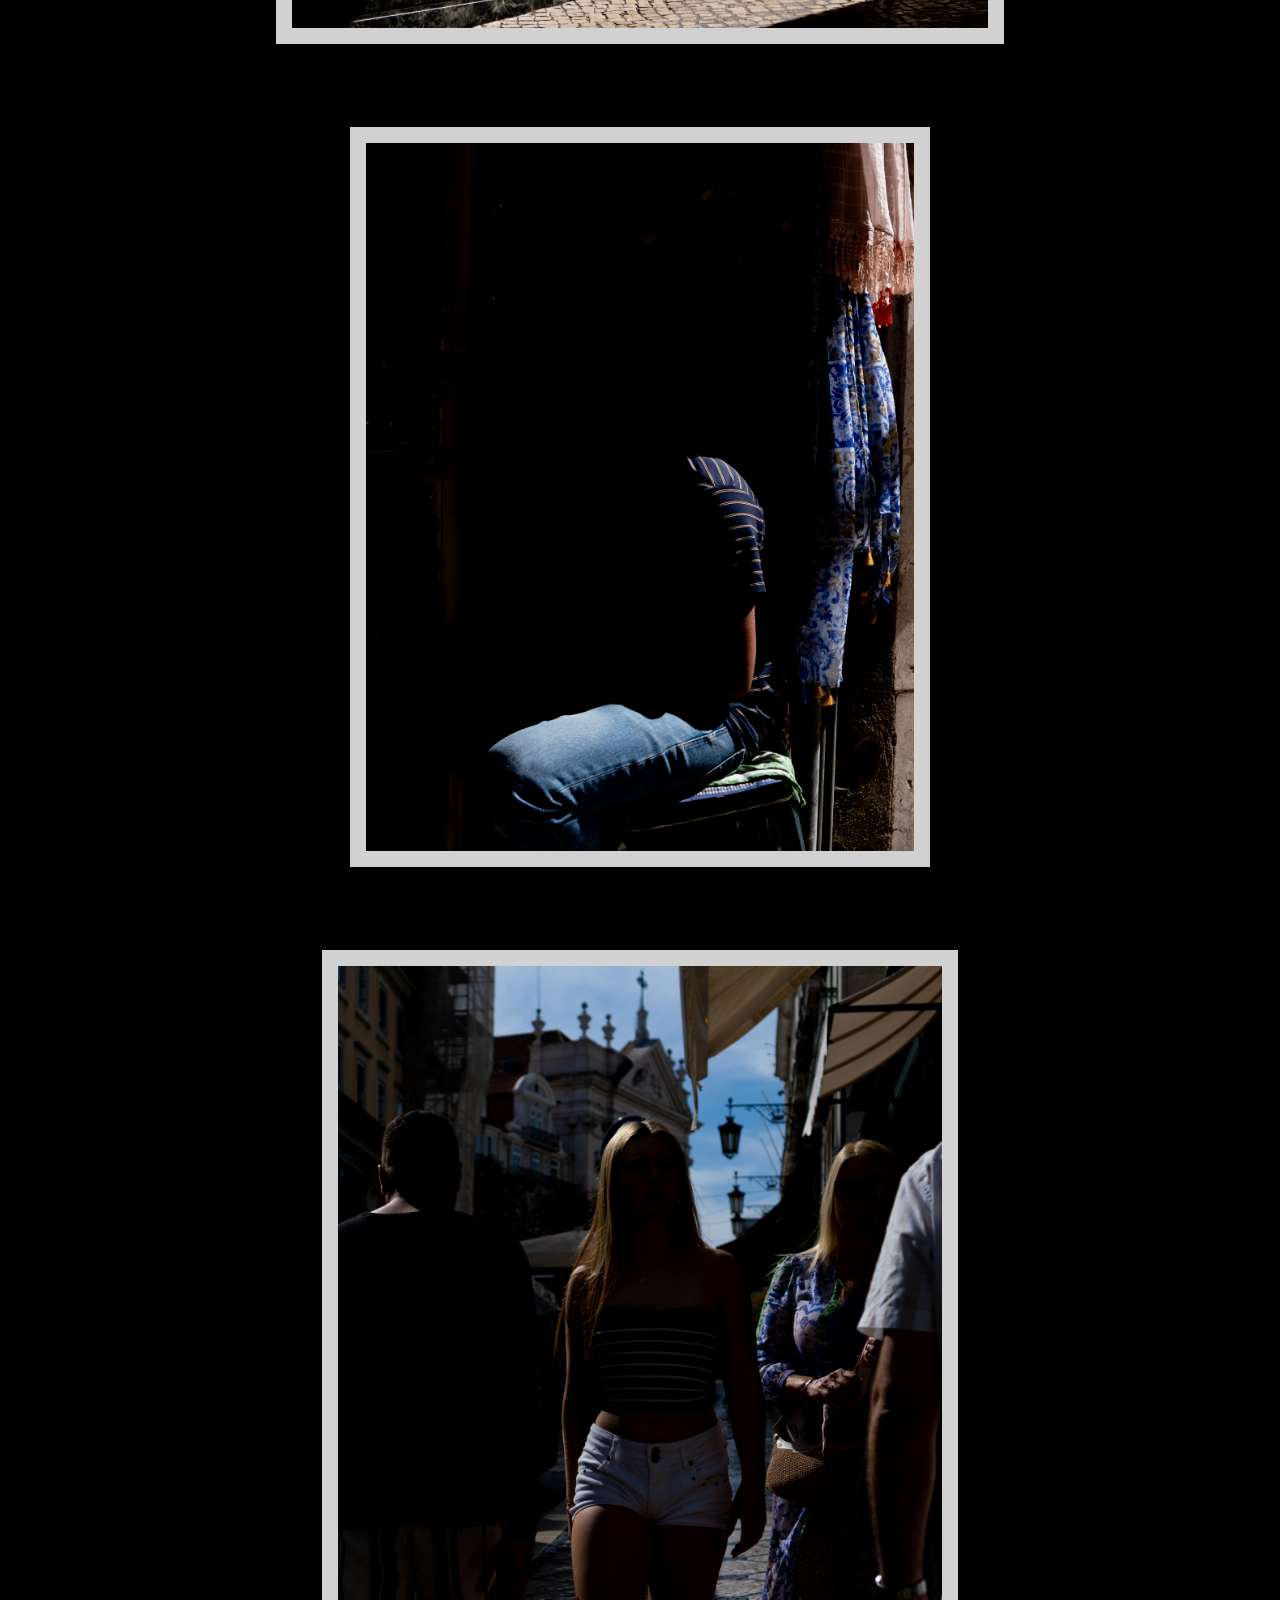
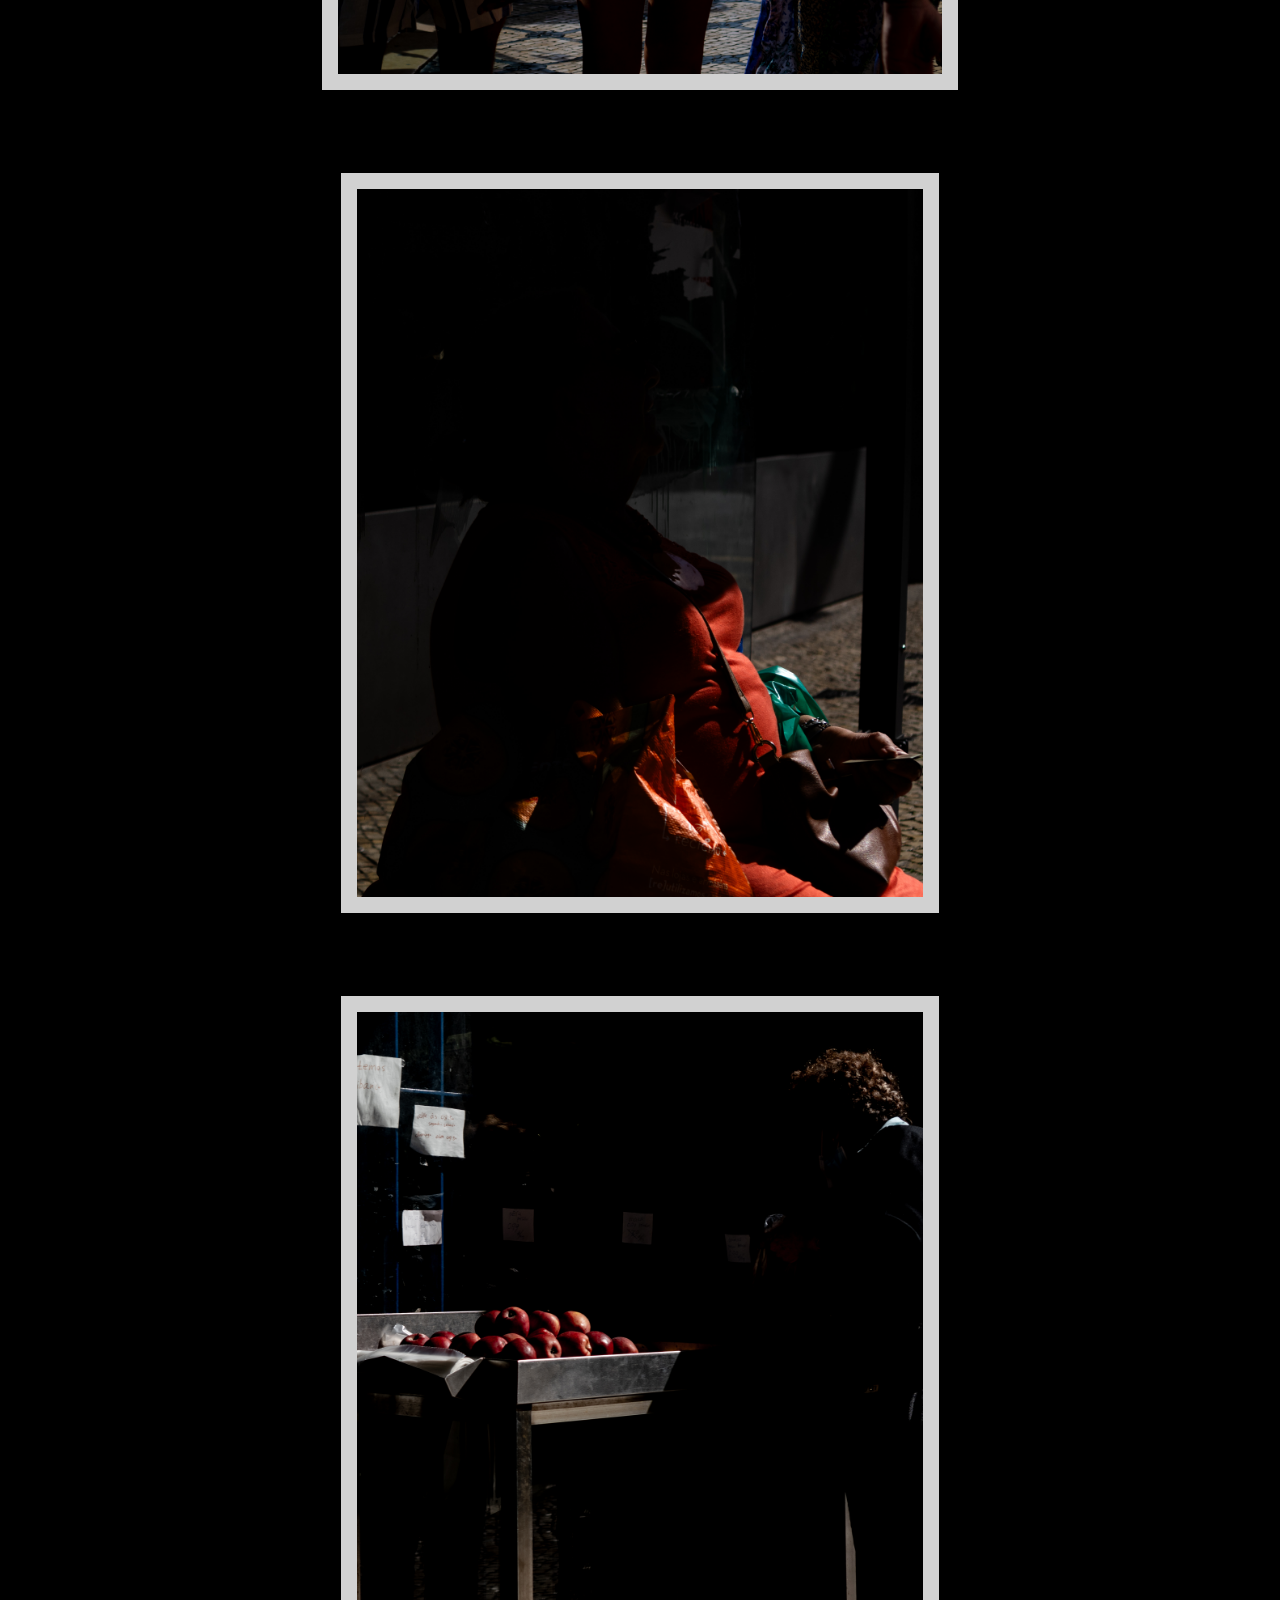
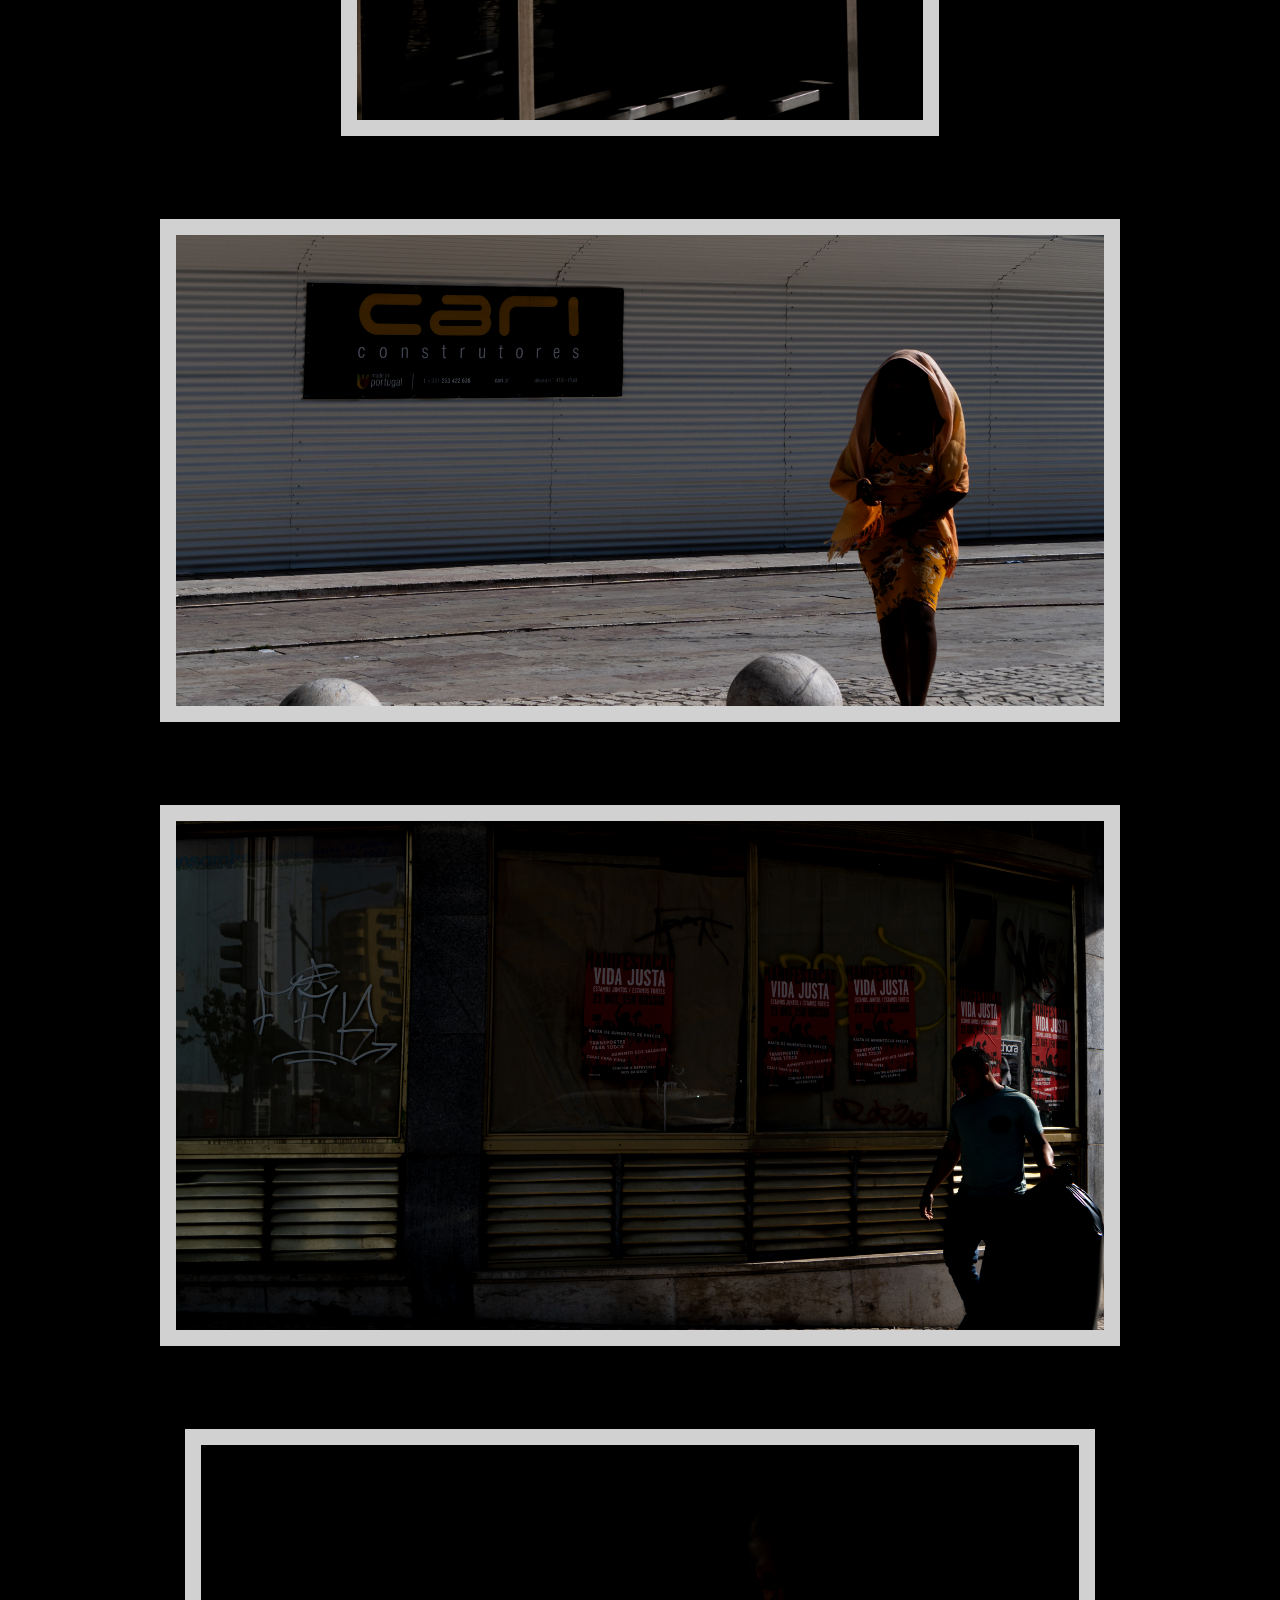
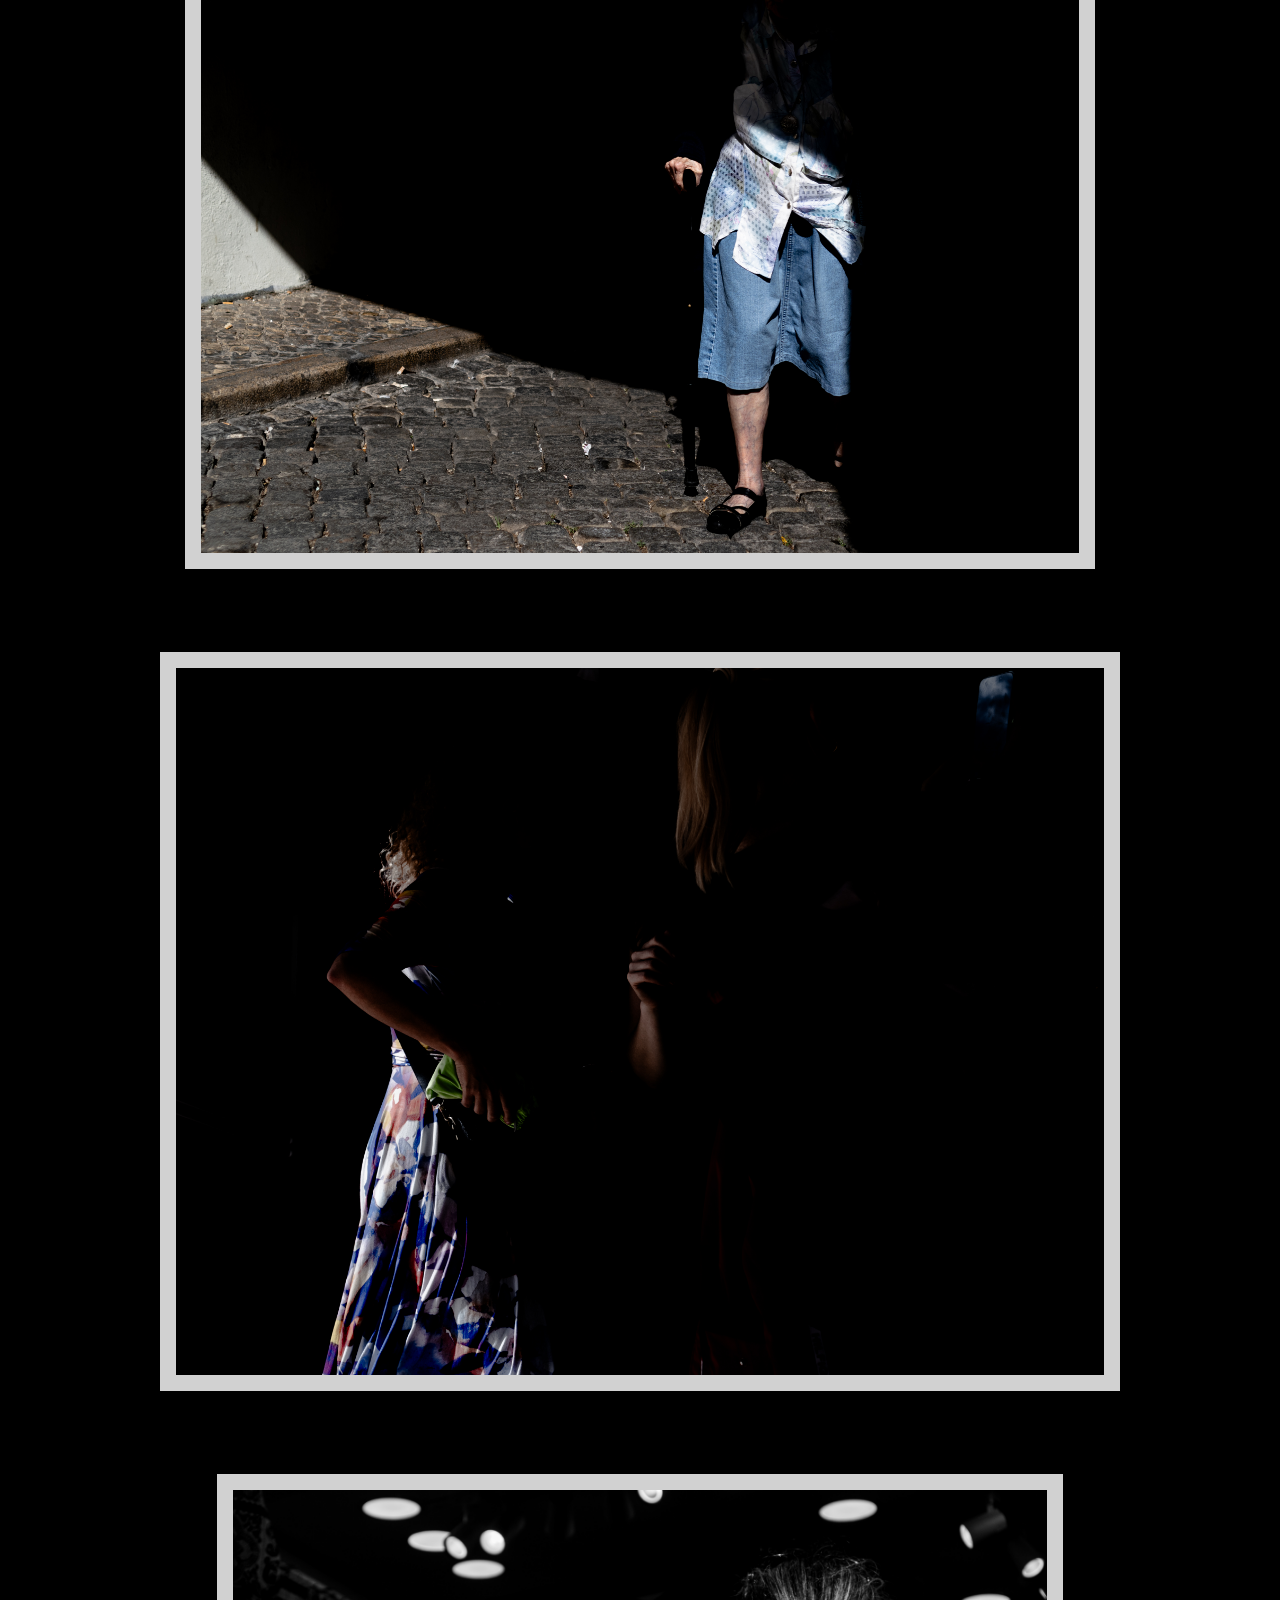
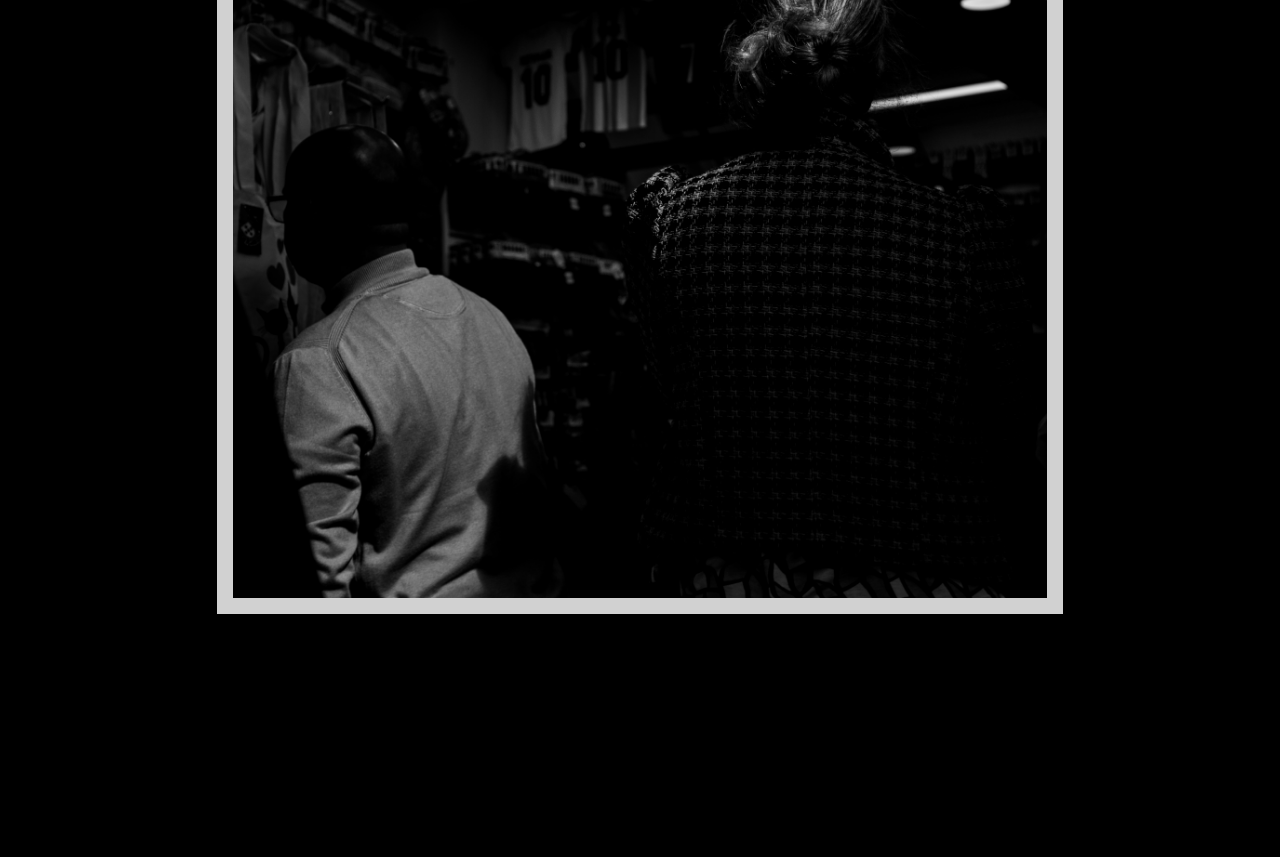
==== commit b44f1fc0: "Rename section Order photos Styling fixes" ====
--- a/index.html
+++ b/index.html
@@ -9,9 +9,9 @@
 
 <body>
   <div class="menu">
-    <h1 class="active"><a href="/">The Laws of Photography</a></h1>
+    <h1 class="active"><a href="/">Mostly People</a></h1>
     <h1><a href="mostly-things.html">Mostly Things</a></h1>
-    <h1><a href="things-question-mark.html">Things?</a></h1>
+    <h1><a href="things.html">Things</a></h1>
     <h1><a href="contact.html">Contact</a></h1>
   </div>
   <nav role="navigation">
@@ -24,13 +24,13 @@
 
       <ul id="hamburger-menu">
         <a href="/" class="active">
-          <li>The Laws of Photography</li>
+          <li>Mostly People</li>
         </a>
         <a href="mostly-things.html">
           <li>Mostly Things</li>
         </a>
-        <a href="things-question-mark.html">
-          <li>Things?</li>
+        <a href="things.html">
+          <li>Things</li>
         </a>
         <a href="contact.html">
           <li>Contact</li>
@@ -39,14 +39,14 @@
     </div>
   </nav>
 
-  <h1 class="title">The Laws of Photography</h1>
+  <h1 class="title">Mostly People</h1>
   <div class="photos">
   </div>
 </body>
 
 <script src="main.js"></script>
 <script>
-  load('the-laws-of-photography');
+  load('mostly-people');
 </script>
 
 </html>
--- a/main.css
+++ b/main.css
@@ -25,21 +25,6 @@
   margin: 0;
 }
 
-
-.title {
-  display: block;
-  font-size: 3em;
-  color: #d1d1d1;
-  padding: .3em 0;
-  max-width: 90%;
-}
-
-@media (min-width: 1000px) {
-  .title {
-    display: none;
-  }
-}
-
 .menu {
   display: none;
   width: 100%;
@@ -68,9 +53,17 @@
   color: #5f5f5f;
 }
 
-@media (min-width: 1000px) {
-  h1 {
-    font-size: 3em;
+h1.title {
+  display: block;
+  font-size: 2em;
+  color: #d1d1d1;
+  padding: .3em 0;
+  max-width: 90%;
+}
+
+@media (min-width: 1000px) {
+  h1.title {
+    display: none;
   }
 }
 
@@ -79,7 +72,7 @@
 }
 
 h2 {
-  font-size: 4em;
+  font-size: 3em;
   line-height: 2em;
 }
 
@@ -132,7 +125,7 @@
 #hamburger-toggle {
   display: block;
   position: relative;
-  top: 4em;
+  top: 2.5em;
   left: 1em;
   z-index: 1;
   user-select: none;
@@ -176,8 +169,8 @@
 
 #hamburger-toggle span {
   display: block;
-  width: 33px;
-  height: 4px;
+  width: 25px;
+  height: 2px;
   margin-bottom: 5px;
   position: relative;
 
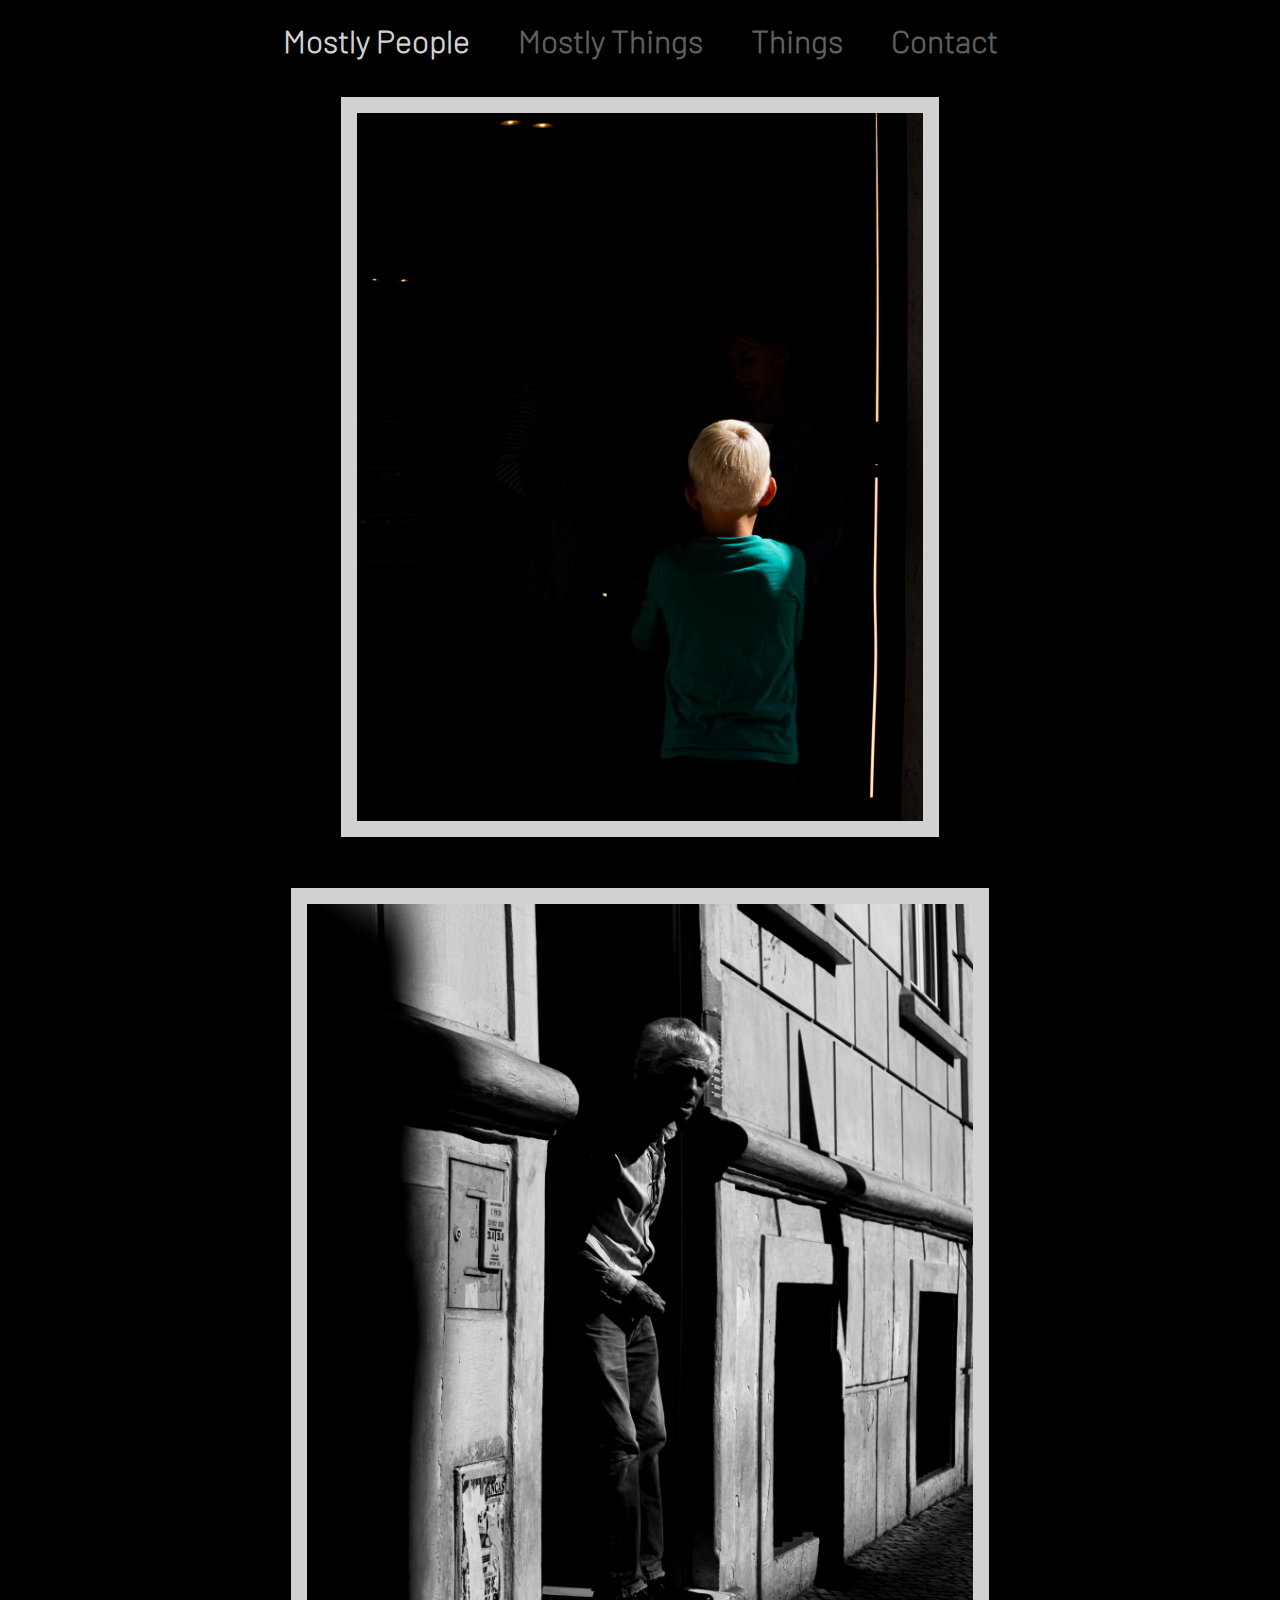
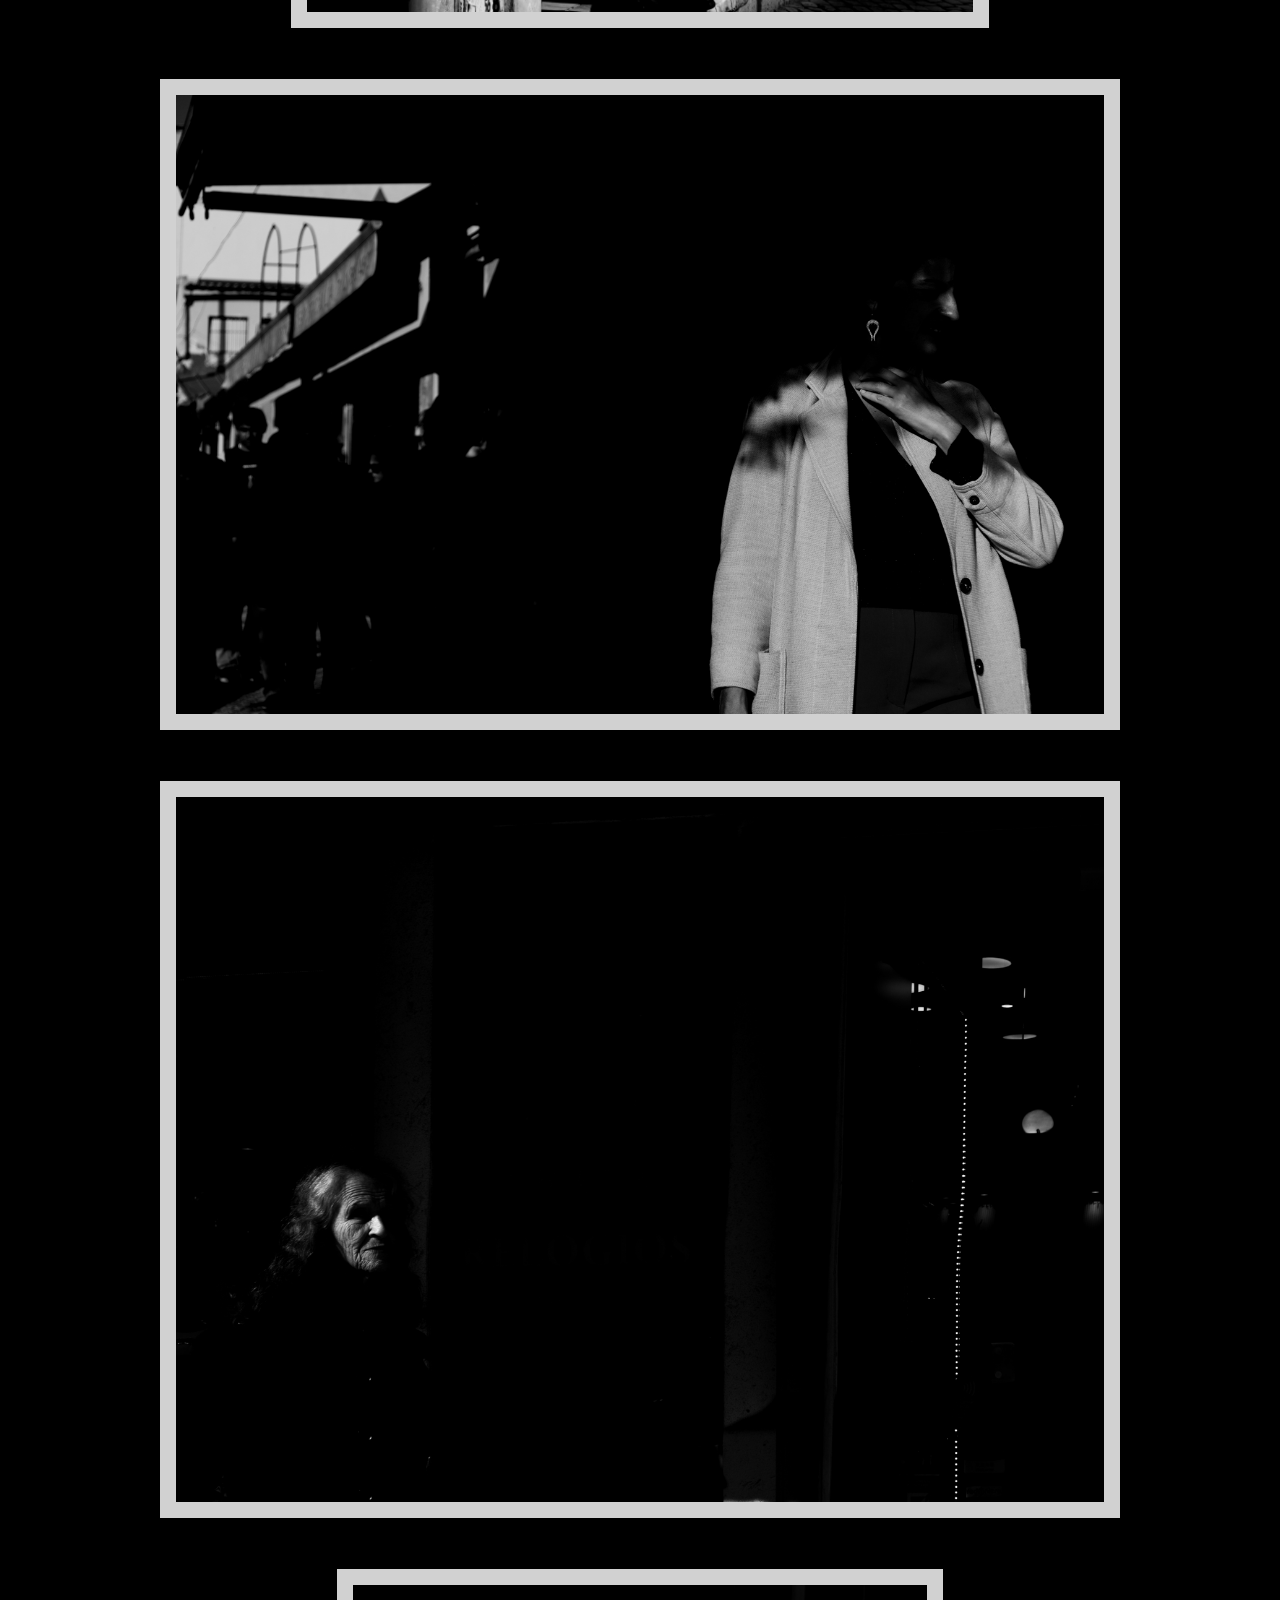
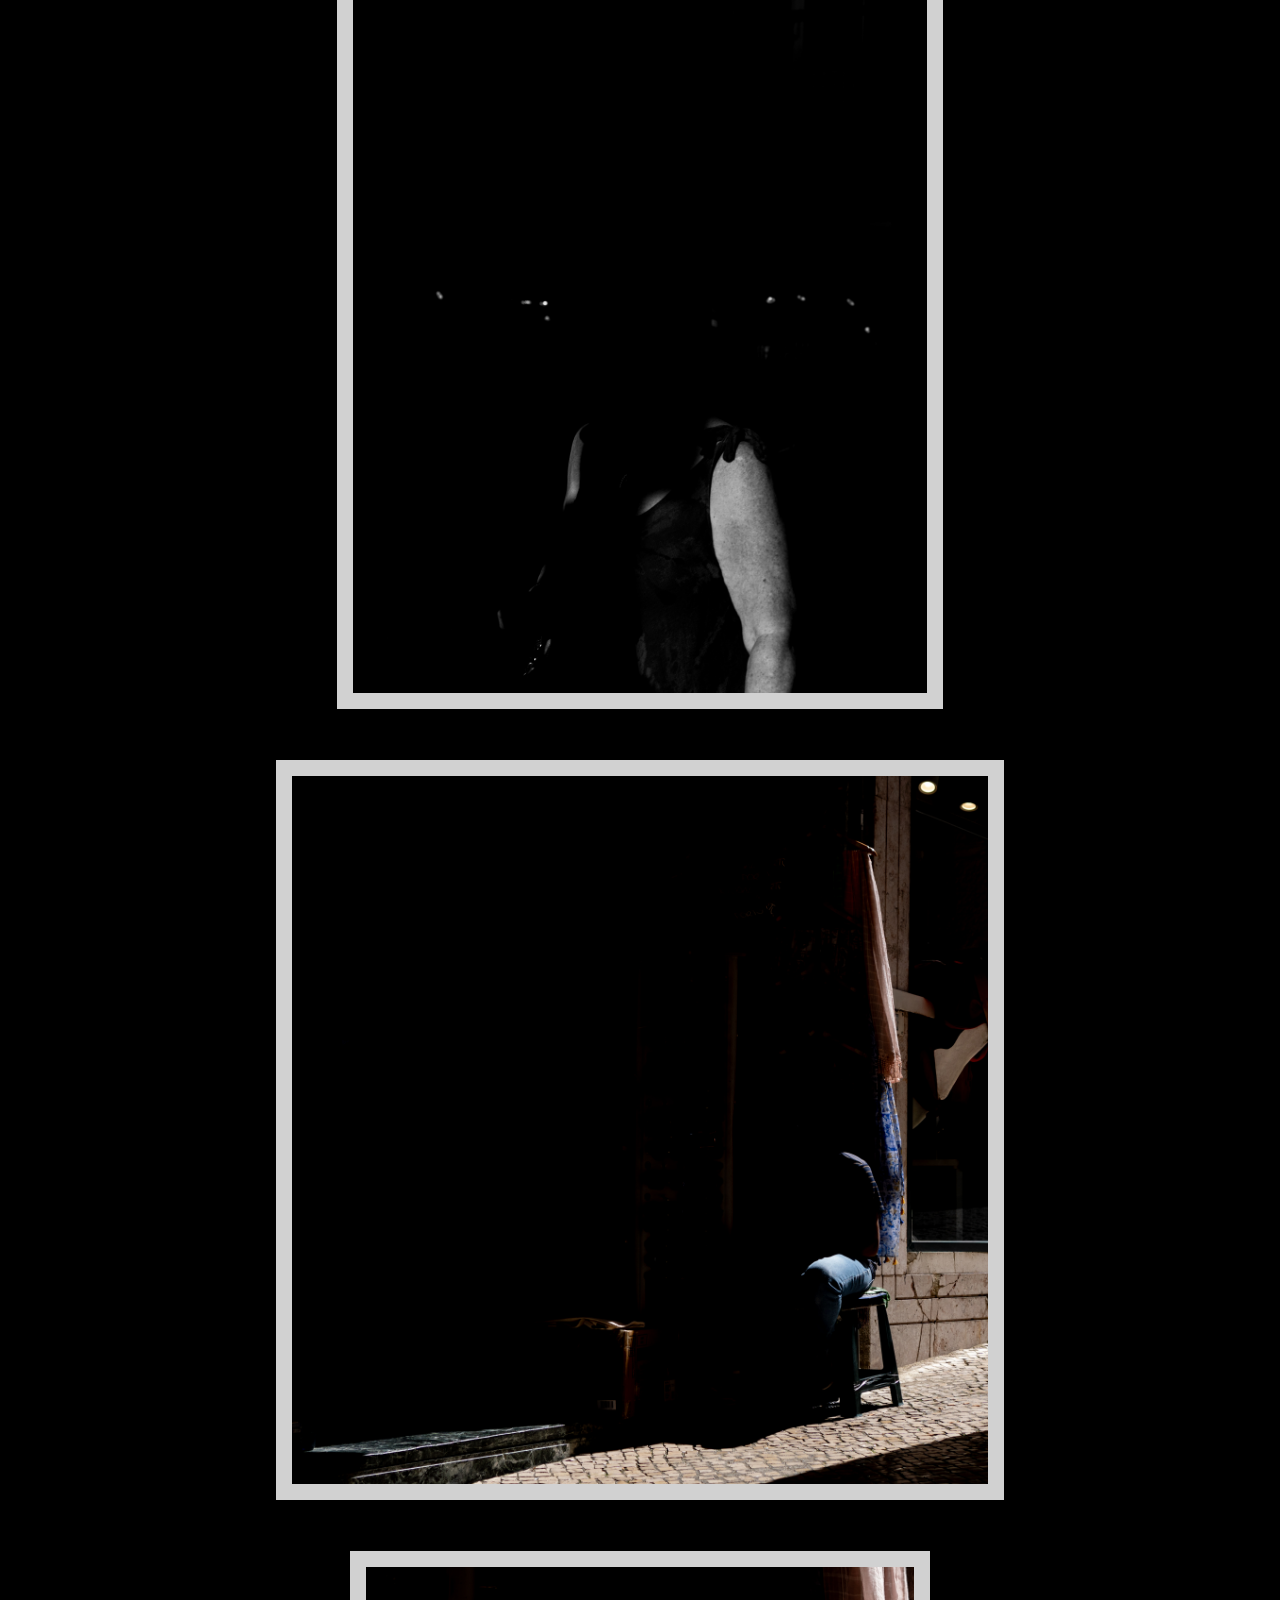
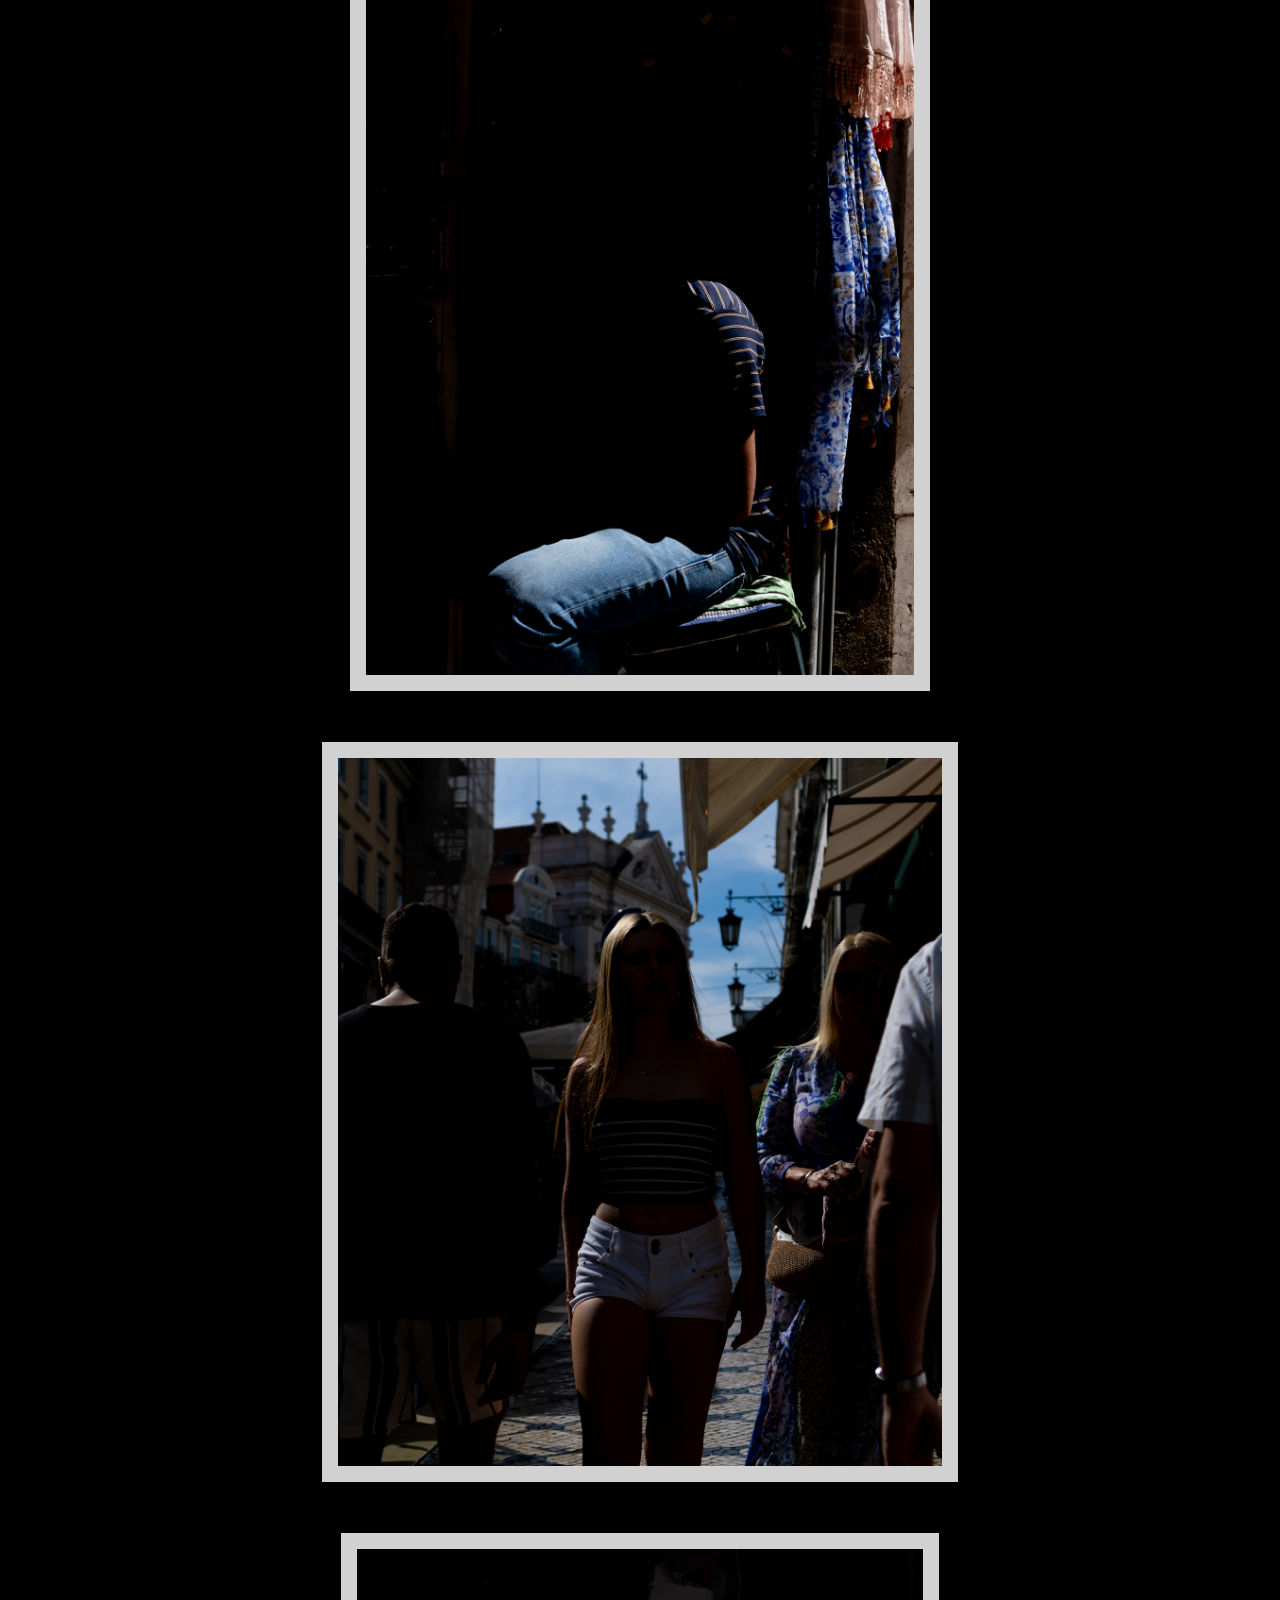
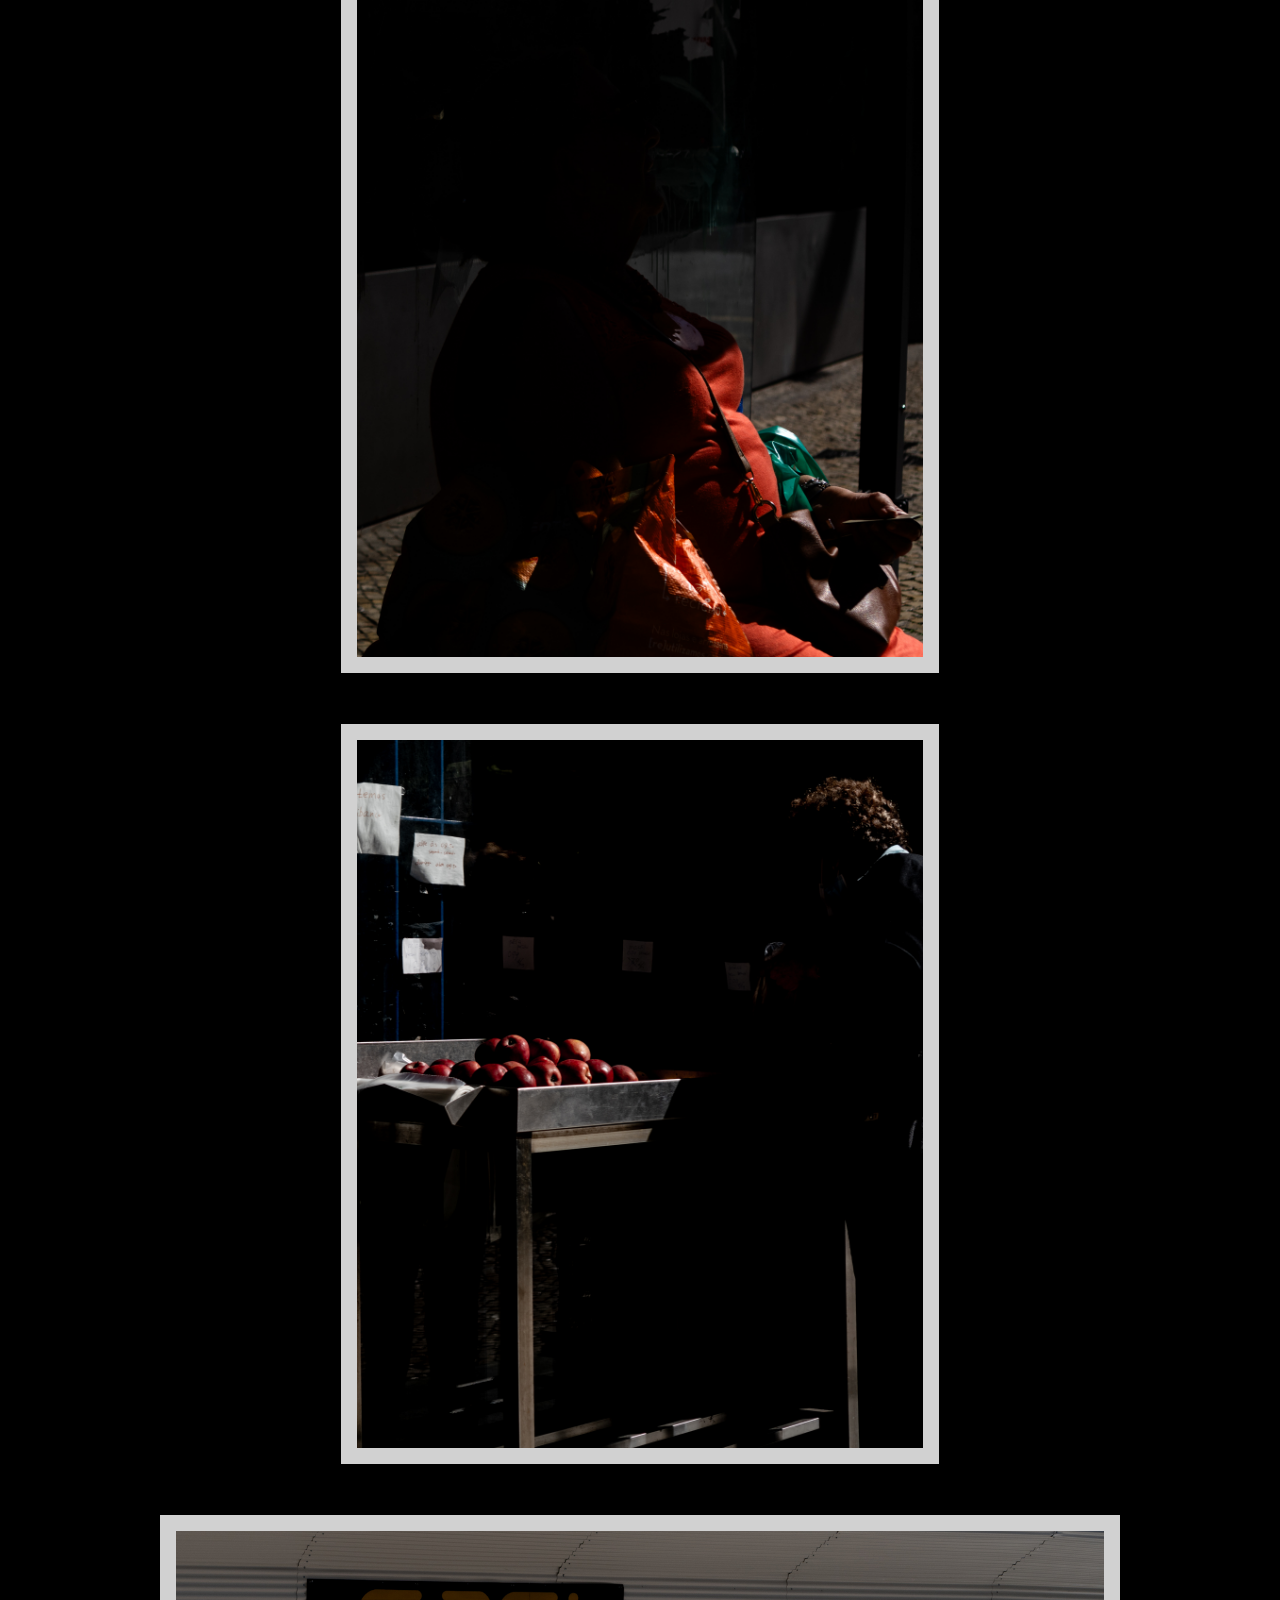
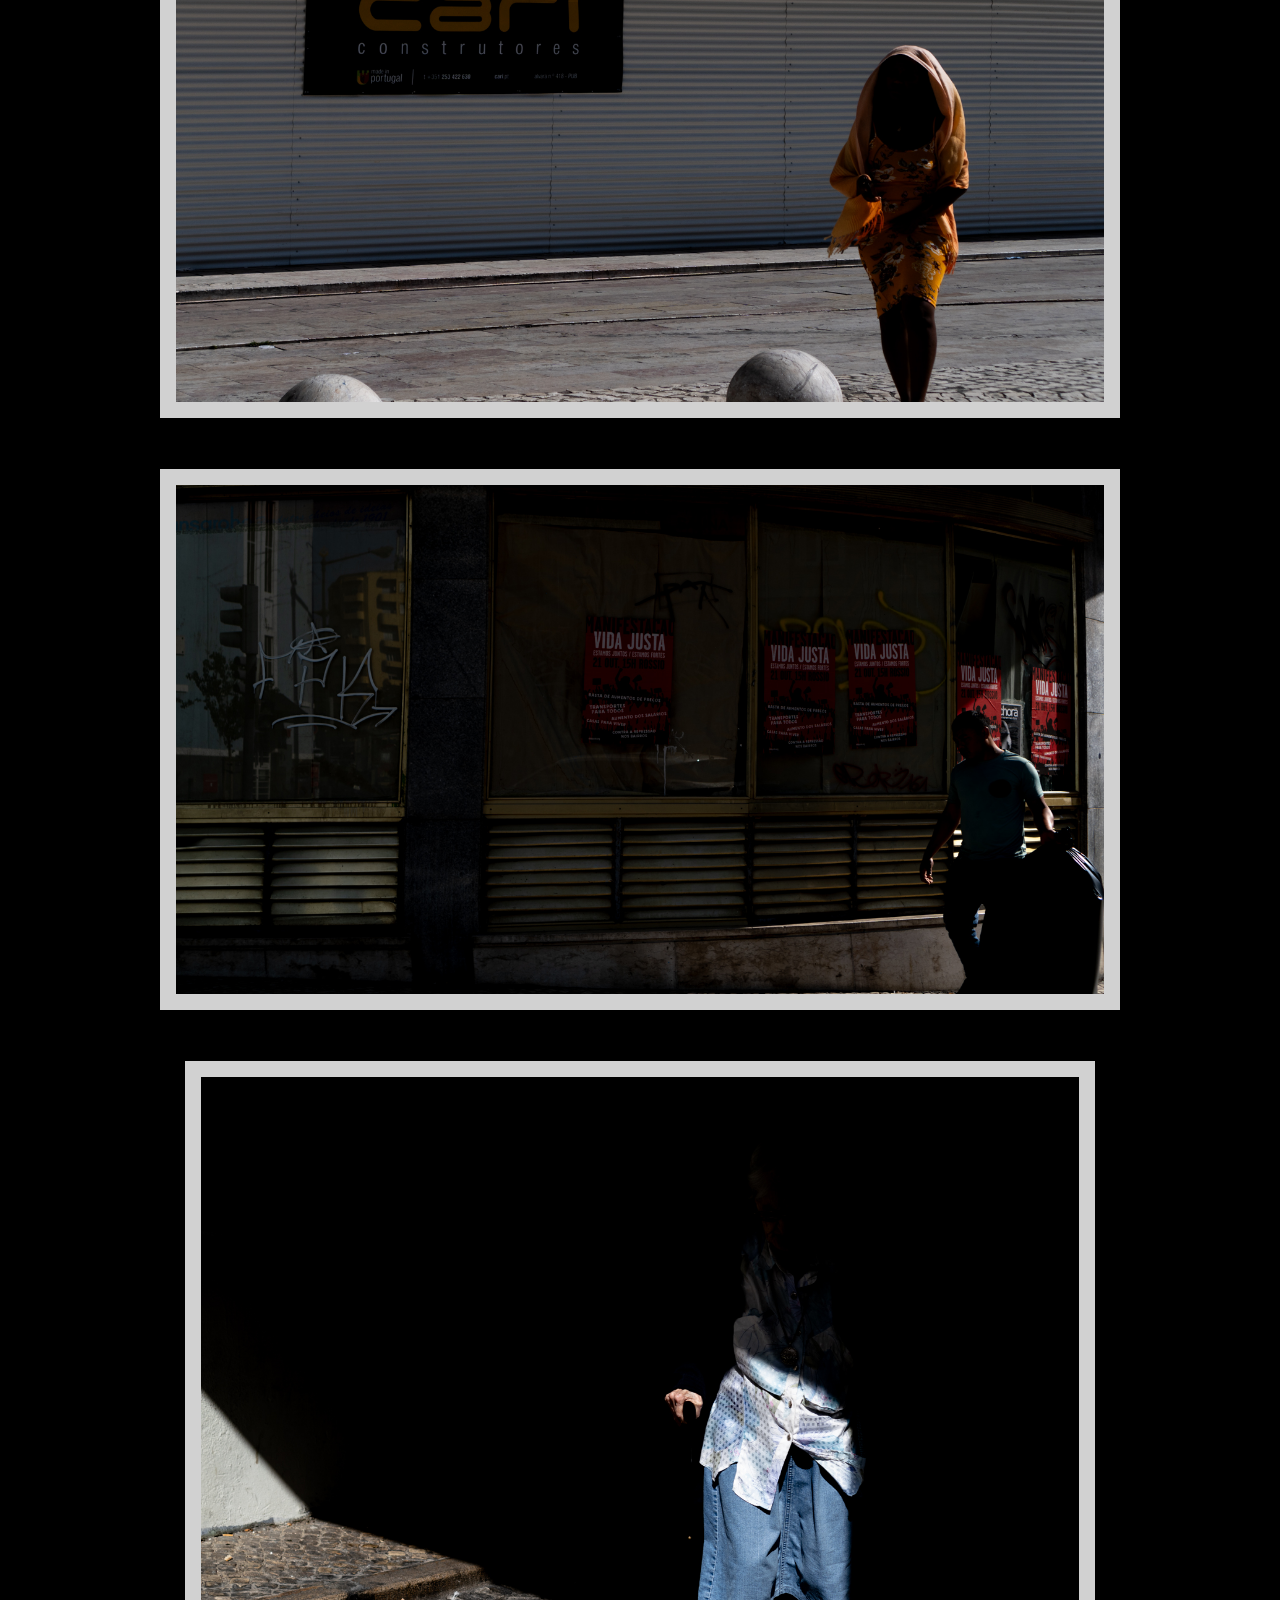
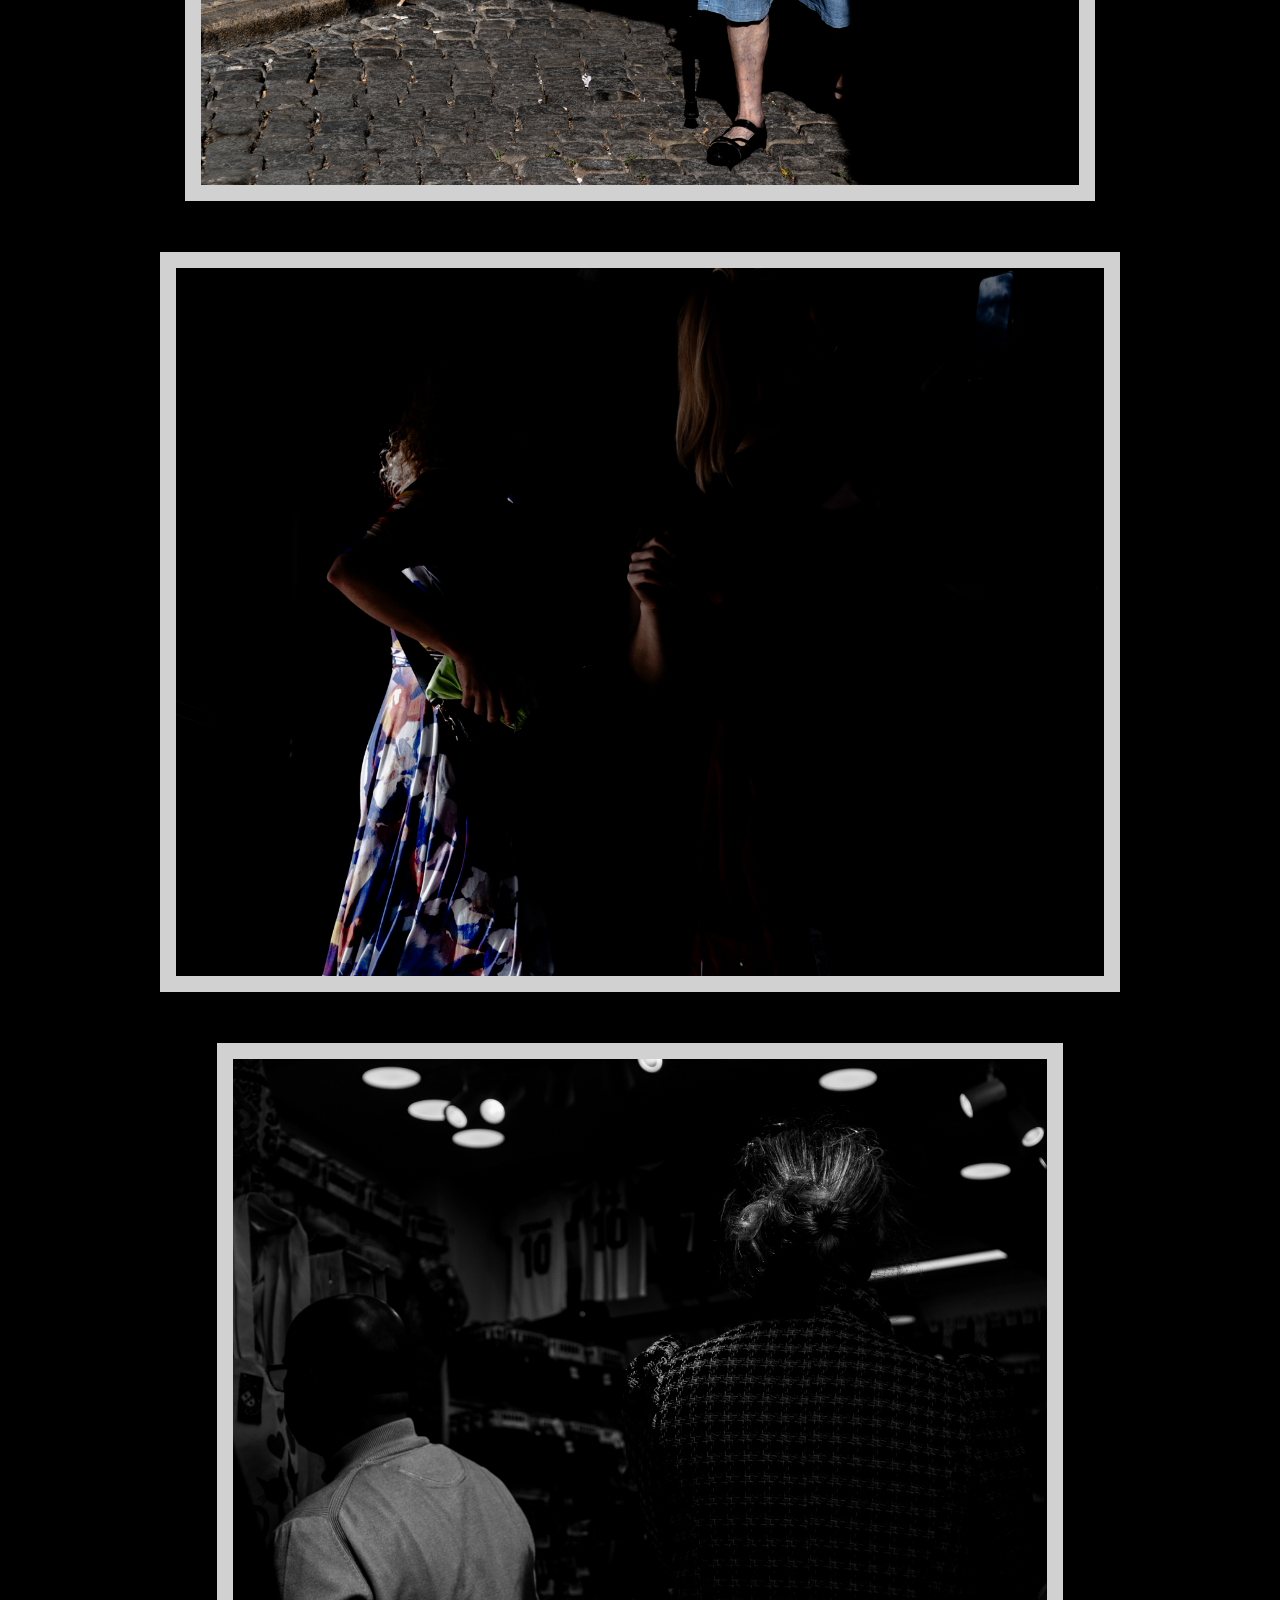
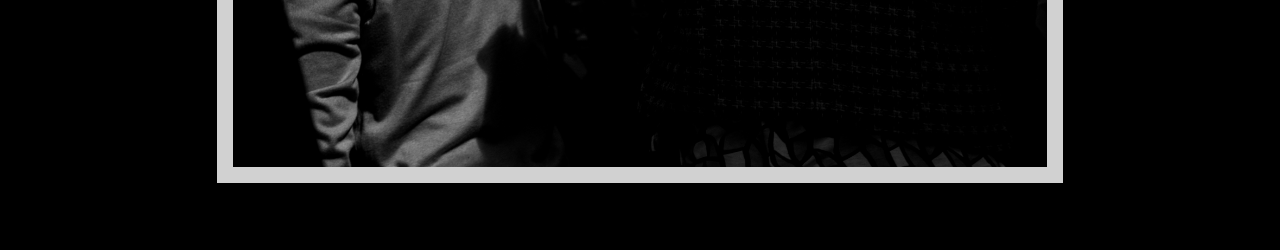
==== commit 4365906c: "Add favicon" ====
--- a/index.html
+++ b/index.html
@@ -5,6 +5,8 @@
 <head>
   <link rel="stylesheet" href="main.css">
   <meta name="viewport" content="width=device-width, initial-scale=1" />
+  <link href="[data-uri]"
+        rel="icon" type="image/x-icon">
 </head>
 
 <body>
--- a/main.css
+++ b/main.css
@@ -30,6 +30,7 @@
   width: 100%;
   justify-content: center;
   column-gap: 3em;
+  margin-bottom: 1em;
 }
 
 @media (min-width: 1000px) {
@@ -79,23 +80,23 @@
 .photos {
   display: flex;
   flex-direction: column;
-  padding: 0 1em 1em 1em;
+  padding: 0 1.5em 1em 1.5em;
 }
 
 @media (min-width: 1000px) {
   .photos {
-    padding: 0 10em 10em 10em;
+    padding: 0 10em 1em 10em;
   }
 }
 
 .image-container {
-  margin-bottom: 2em;
+  margin-bottom: 1em;
   width: 100%;
 }
 
 @media (min-width: 1000px) {
   .image-container {
-    margin-bottom: 5em;
+    margin-bottom: 3em;
   }
 }
 
@@ -126,11 +127,11 @@
   display: block;
   position: relative;
   top: 2.5em;
-  left: 1em;
+  left: 1.5em;
+  width: 2em;
   z-index: 1;
   user-select: none;
 }
-
 
 @media (min-width: 1000px) {
   #hamburger-toggle {
@@ -233,3 +234,12 @@
 #hamburger-toggle input:checked~ul {
   transform: none;
 }
+
+.photos .loader {
+  position: fixed;
+  bottom: 1em;
+  left: 50%;
+  transform: translate(-50%, 0%);
+  width: 3em;
+  height: 3em;
+}
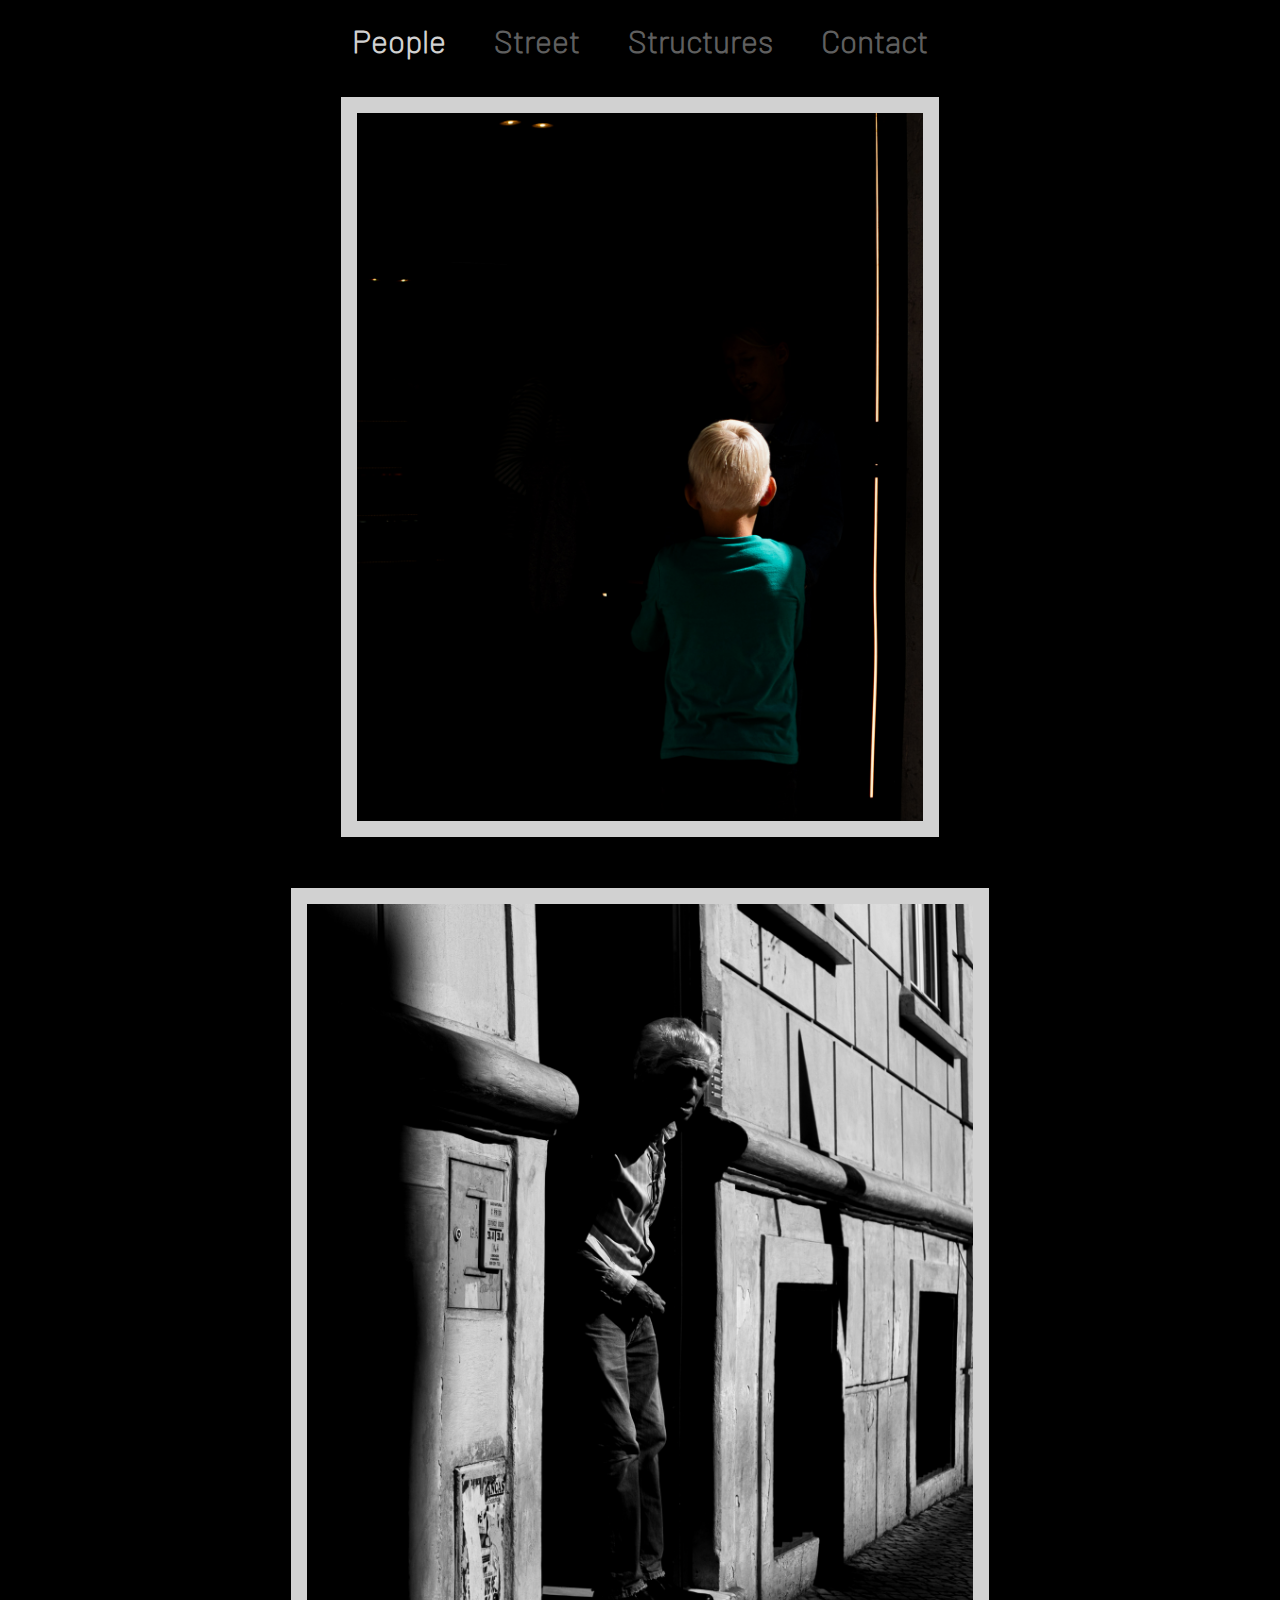
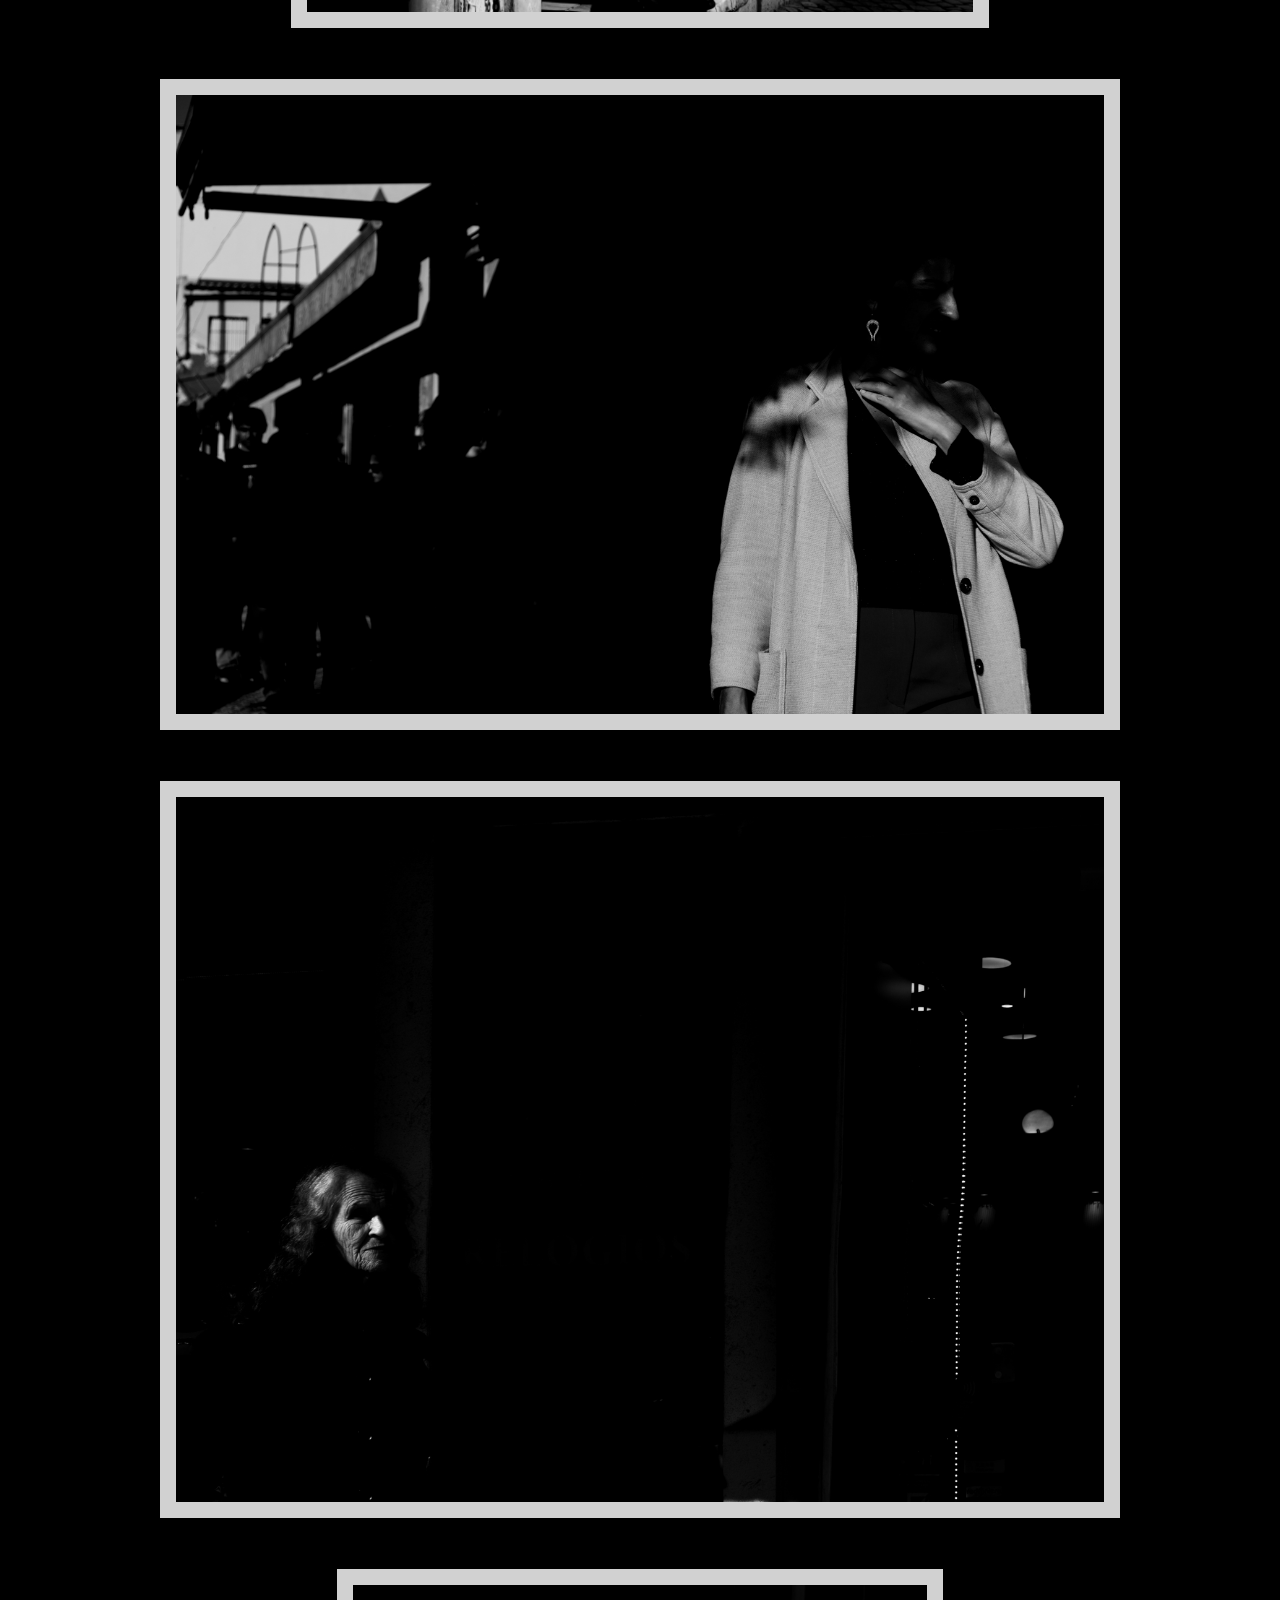
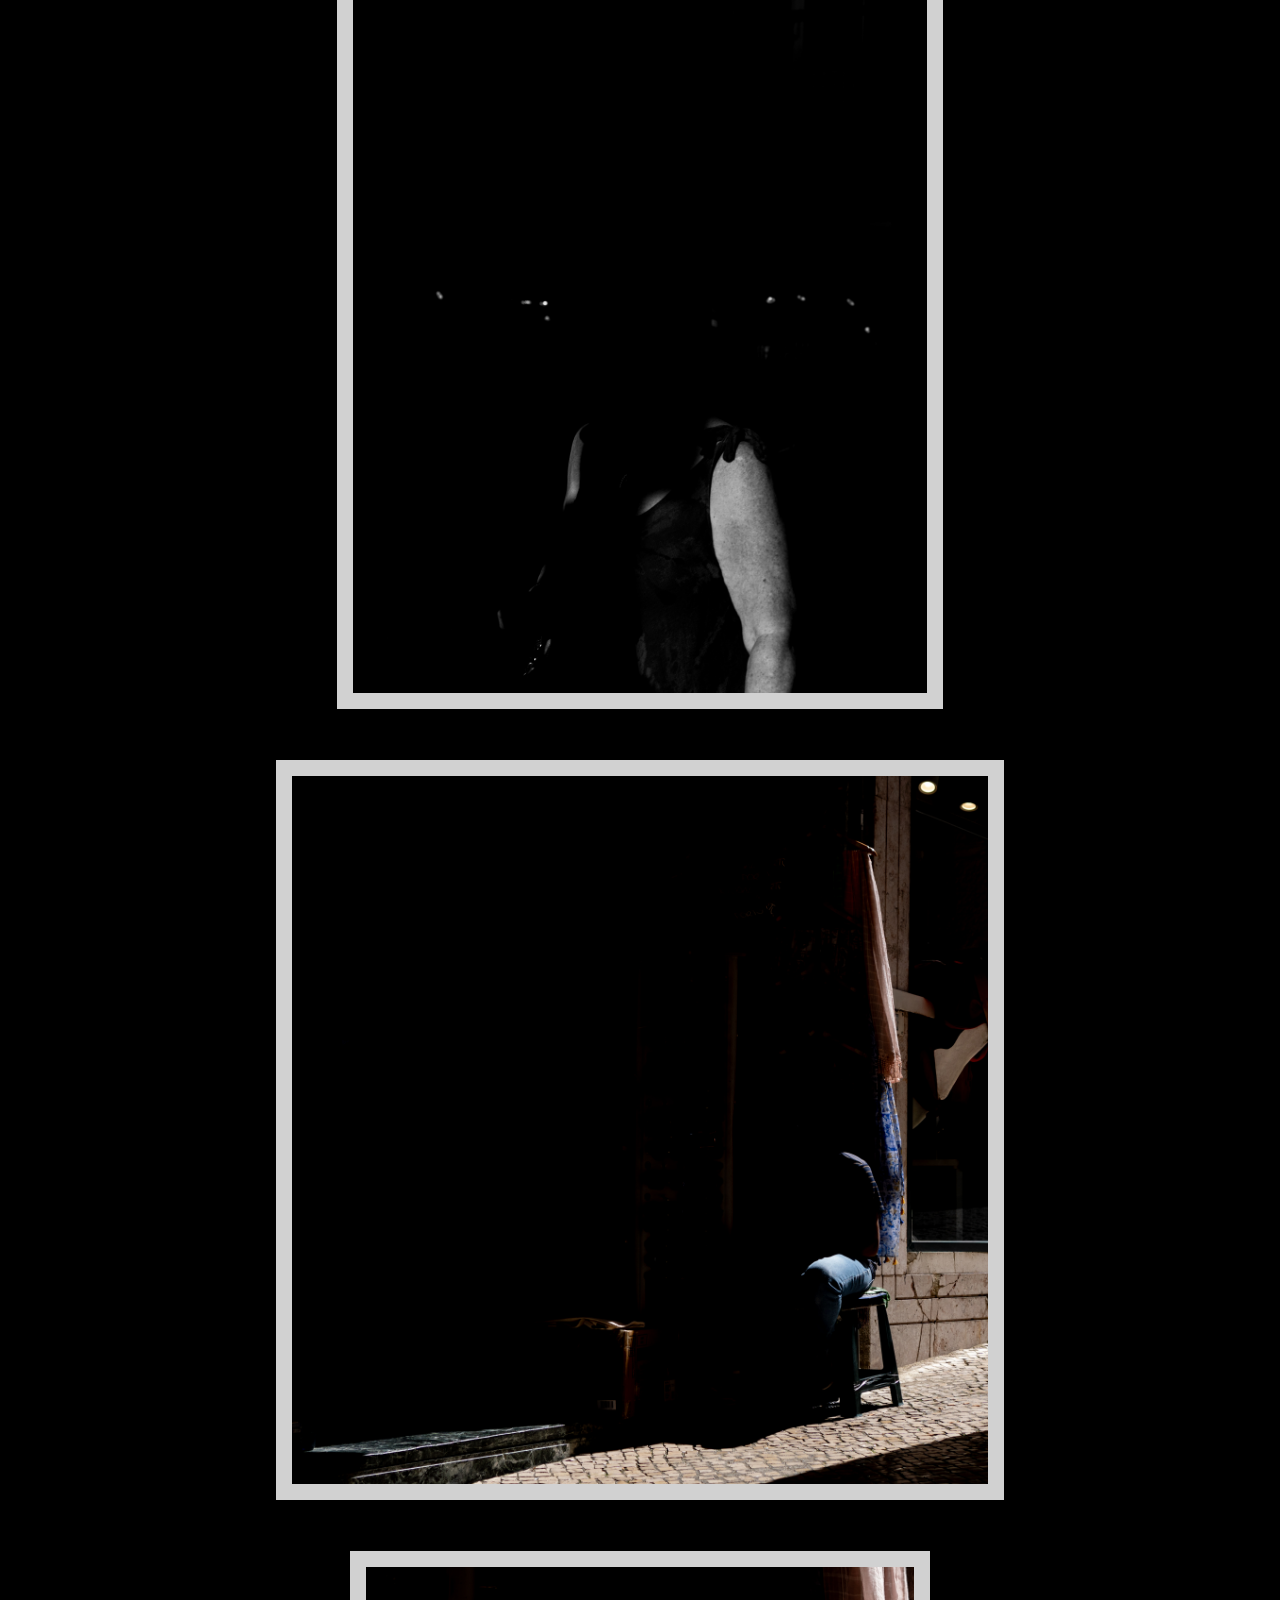
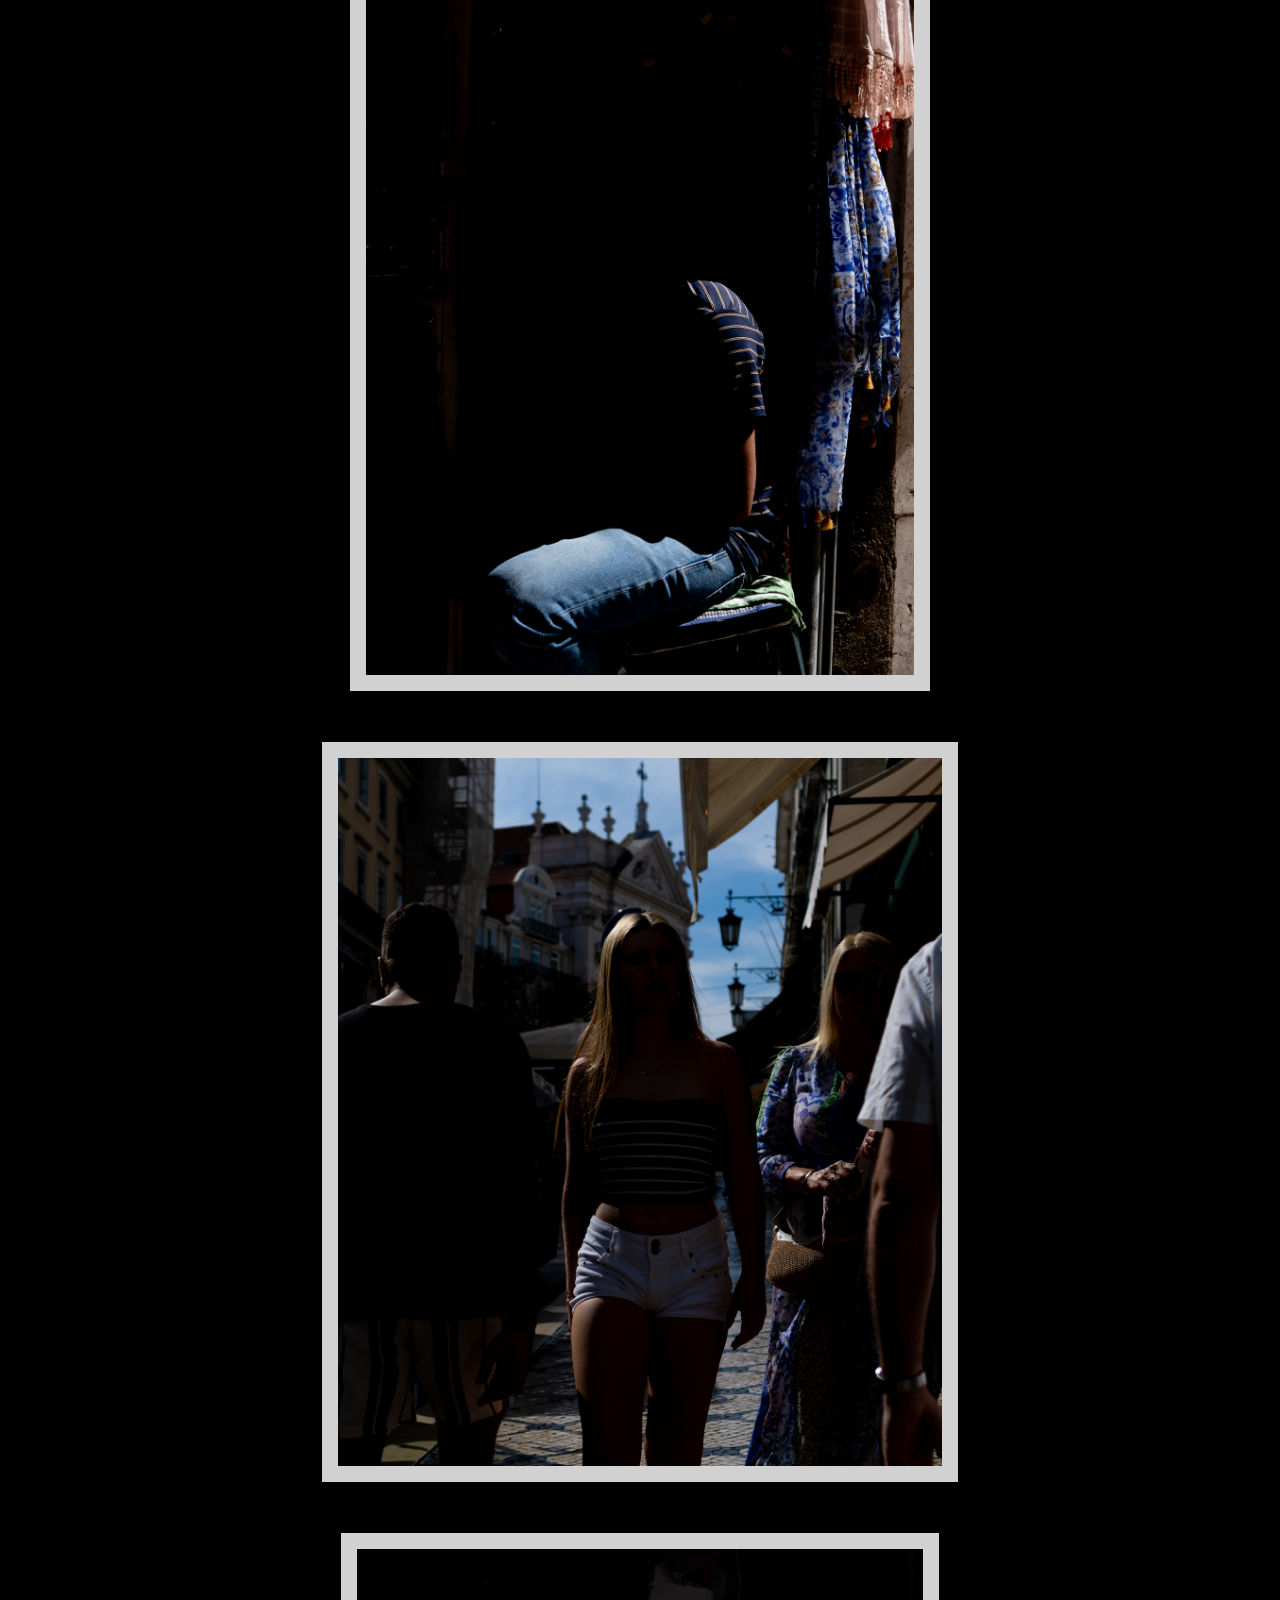
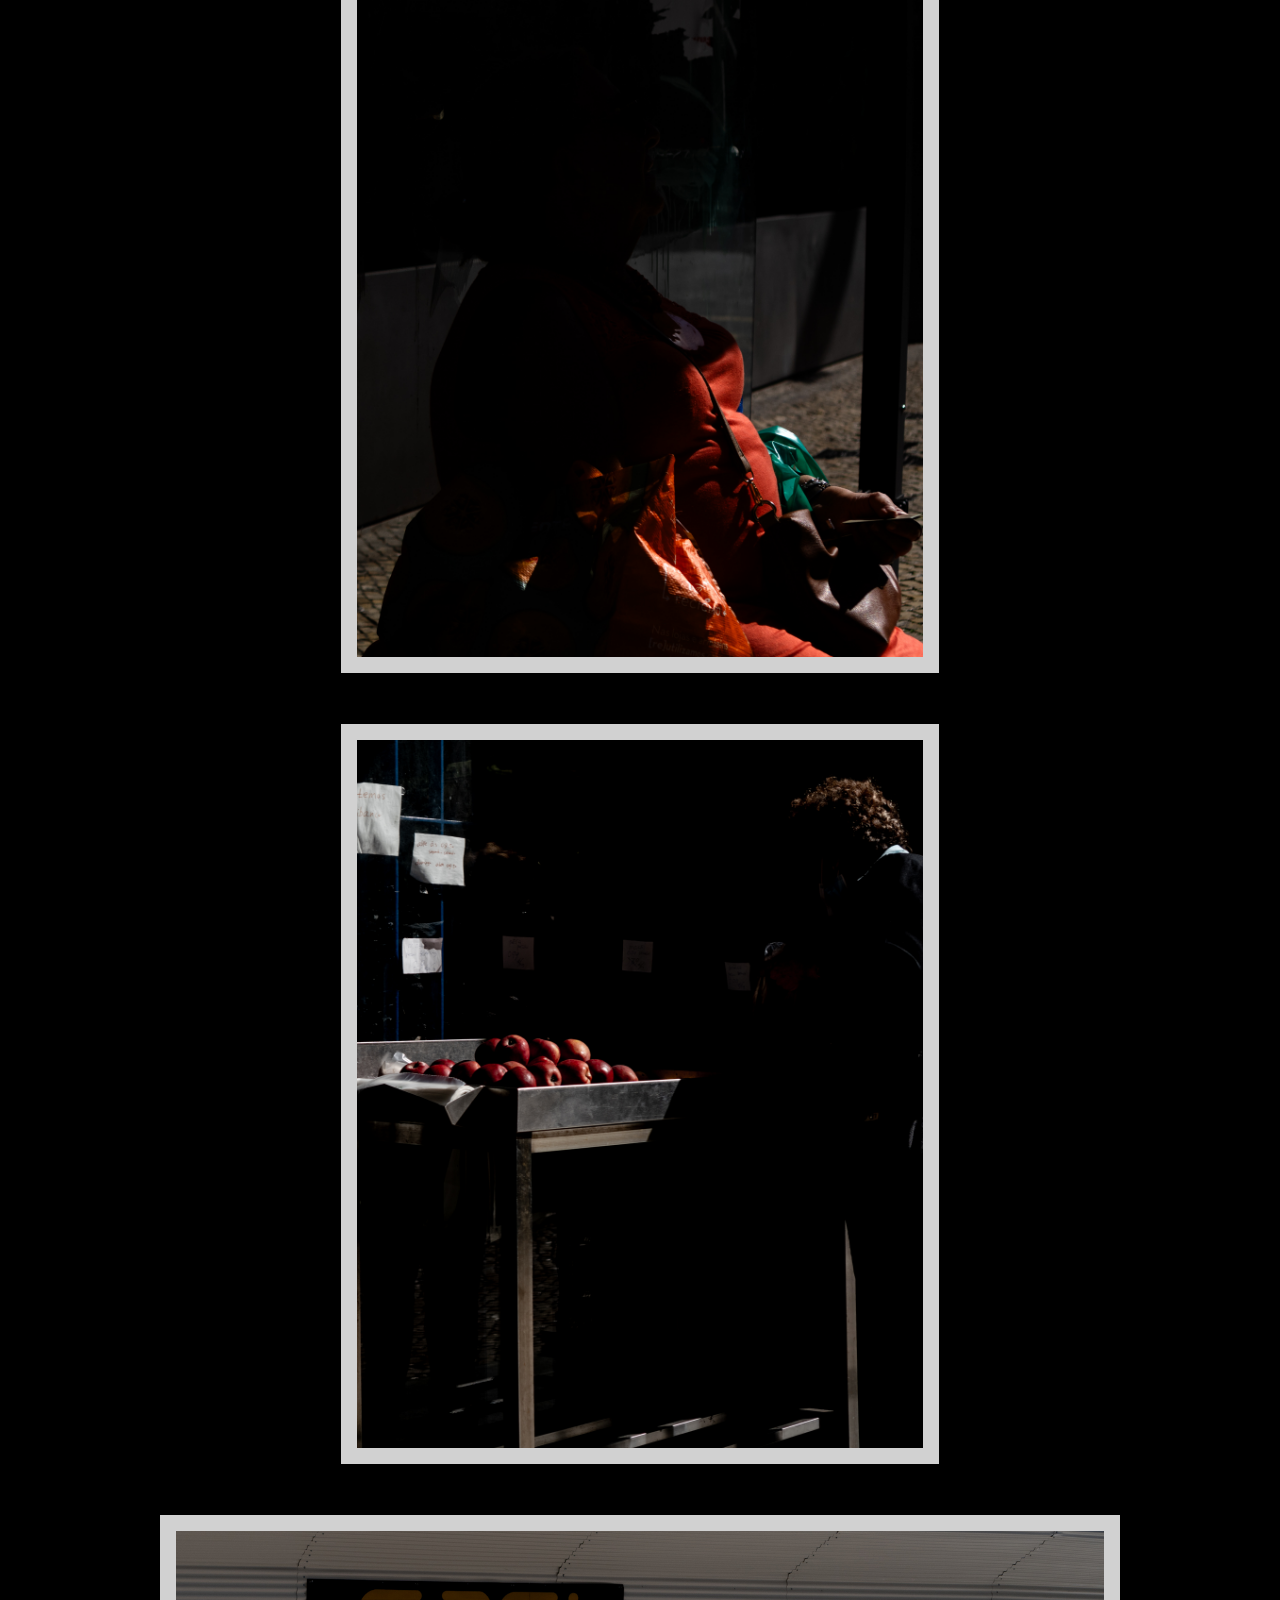
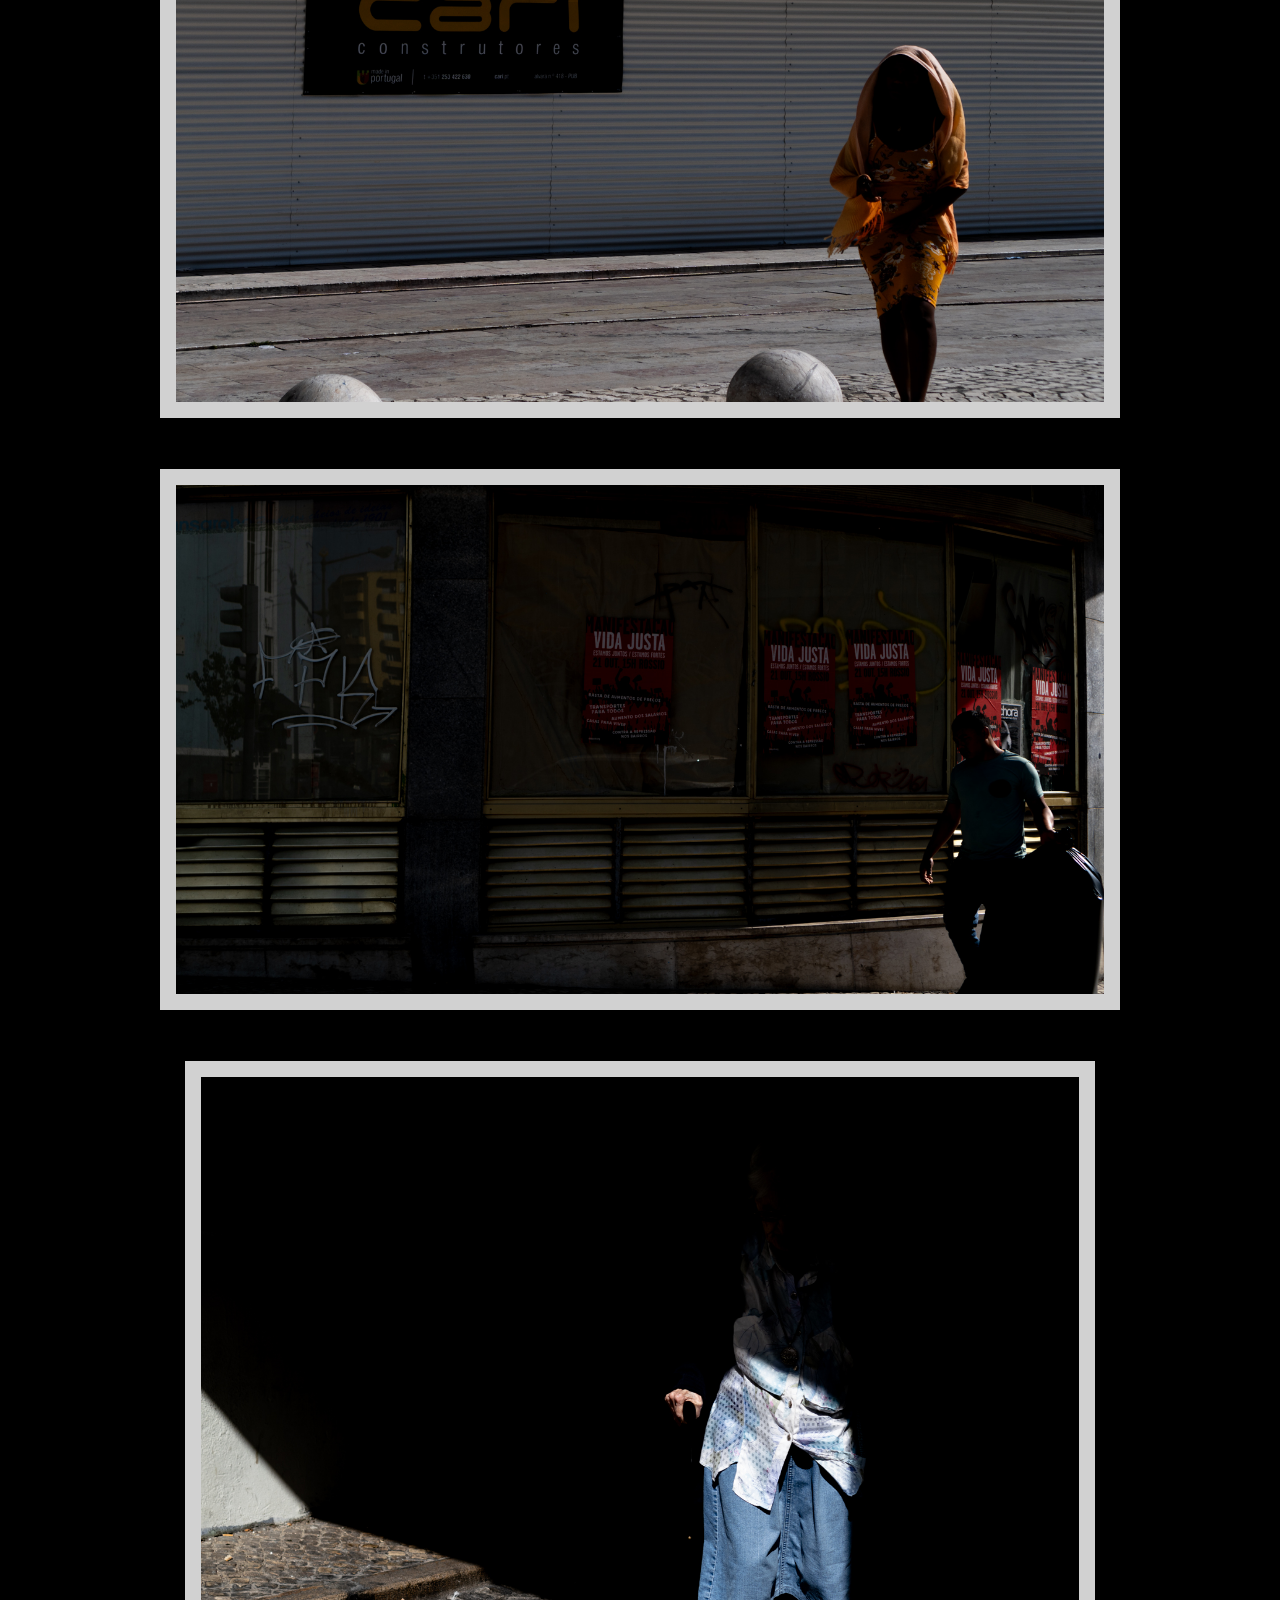
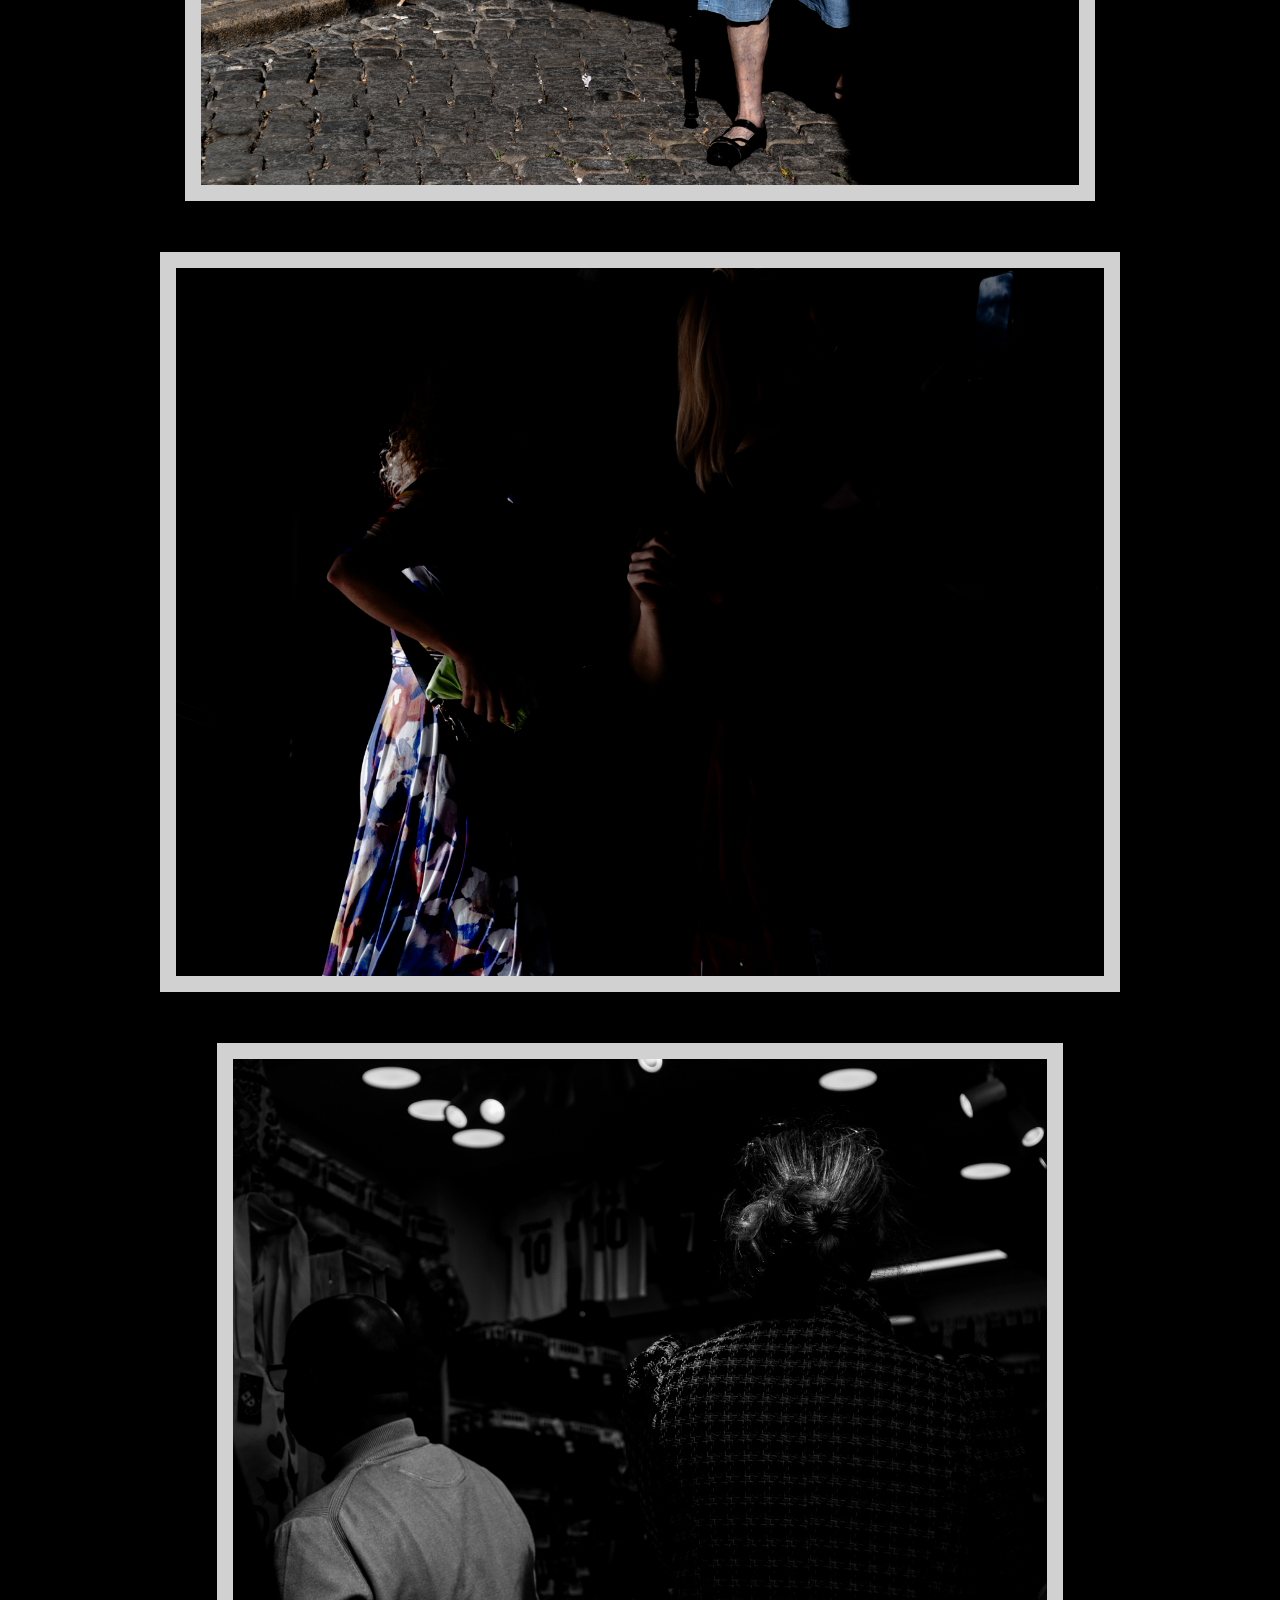
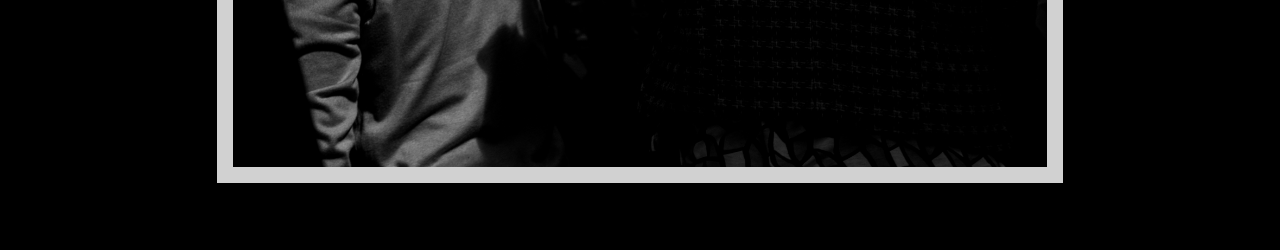
==== commit 12c6b19e: "Rename sections" ====
--- a/index.html
+++ b/index.html
@@ -11,44 +11,42 @@
 
 <body>
   <div class="menu">
-    <h1 class="active"><a href="/">Mostly People</a></h1>
-    <h1><a href="mostly-things.html">Mostly Things</a></h1>
-    <h1><a href="things.html">Things</a></h1>
+    <h1 class="active"><a href="/">People</a></h1>
+    <h1><a href="street.html">Street</a></h1>
+    <h1><a href="structures.html">Structures</a></h1>
     <h1><a href="contact.html">Contact</a></h1>
   </div>
-  <nav role="navigation">
-    <div id="hamburger-toggle">
-      <input type="checkbox" />
+  <div id="hamburger-toggle">
+    <input type="checkbox" />
 
-      <span></span>
-      <span></span>
-      <span></span>
+    <span></span>
+    <span></span>
+    <span></span>
 
-      <ul id="hamburger-menu">
-        <a href="/" class="active">
-          <li>Mostly People</li>
-        </a>
-        <a href="mostly-things.html">
-          <li>Mostly Things</li>
-        </a>
-        <a href="things.html">
-          <li>Things</li>
-        </a>
-        <a href="contact.html">
-          <li>Contact</li>
-        </a>
-      </ul>
-    </div>
-  </nav>
+    <ul id="hamburger-menu">
+      <a href="/" class="active">
+        <li>People</li>
+      </a>
+      <a href="street.html">
+        <li>Street</li>
+      </a>
+      <a href="structures.html">
+        <li>Structures</li>
+      </a>
+      <a href="contact.html">
+        <li>Contact</li>
+      </a>
+    </ul>
+  </div>
 
-  <h1 class="title">Mostly People</h1>
+  <h1 class="title">People</h1>
   <div class="photos">
   </div>
 </body>
 
 <script src="main.js"></script>
 <script>
-  load('mostly-people');
+  load('people');
 </script>
 
 </html>
--- a/main.css
+++ b/main.css
@@ -23,6 +23,7 @@
   font-family: BarlowExtraLight;
   padding: 0;
   margin: 0;
+  overflow-y: scroll;
 }
 
 .menu {
@@ -125,10 +126,10 @@
 
 #hamburger-toggle {
   display: block;
-  position: relative;
+  position: absolute;
   top: 2.5em;
   left: 1.5em;
-  width: 2em;
+  right: 0;
   z-index: 1;
   user-select: none;
 }
@@ -170,7 +171,7 @@
 
 #hamburger-toggle span {
   display: block;
-  width: 25px;
+  width: 20px;
   height: 2px;
   margin-bottom: 5px;
   position: relative;
@@ -197,7 +198,7 @@
 
 #hamburger-toggle input:checked~span {
   opacity: 1;
-  transform: rotate(45deg) translate(-2px, -1px);
+  transform: rotate(45deg) translate(-1.5px, 5px);
   background: #000;
 }
 
@@ -207,16 +208,16 @@
 }
 
 #hamburger-toggle input:checked~span:nth-last-child(2) {
-  transform: rotate(-45deg) translate(0, -1px);
+  transform: rotate(-45deg) translate(-2px, -3px);
 }
 
 #hamburger-menu {
   position: absolute;
-  width: 300px;
-  max-width: 100%;
   margin: -100px 0 0 -50px;
-  padding: 50px;
-  padding-top: 125px;
+  padding: 10em 1em 1em 4em;
+
+  right: 0;
+  left: 0;
 
   background: #d1d1d1;
   list-style-type: none;
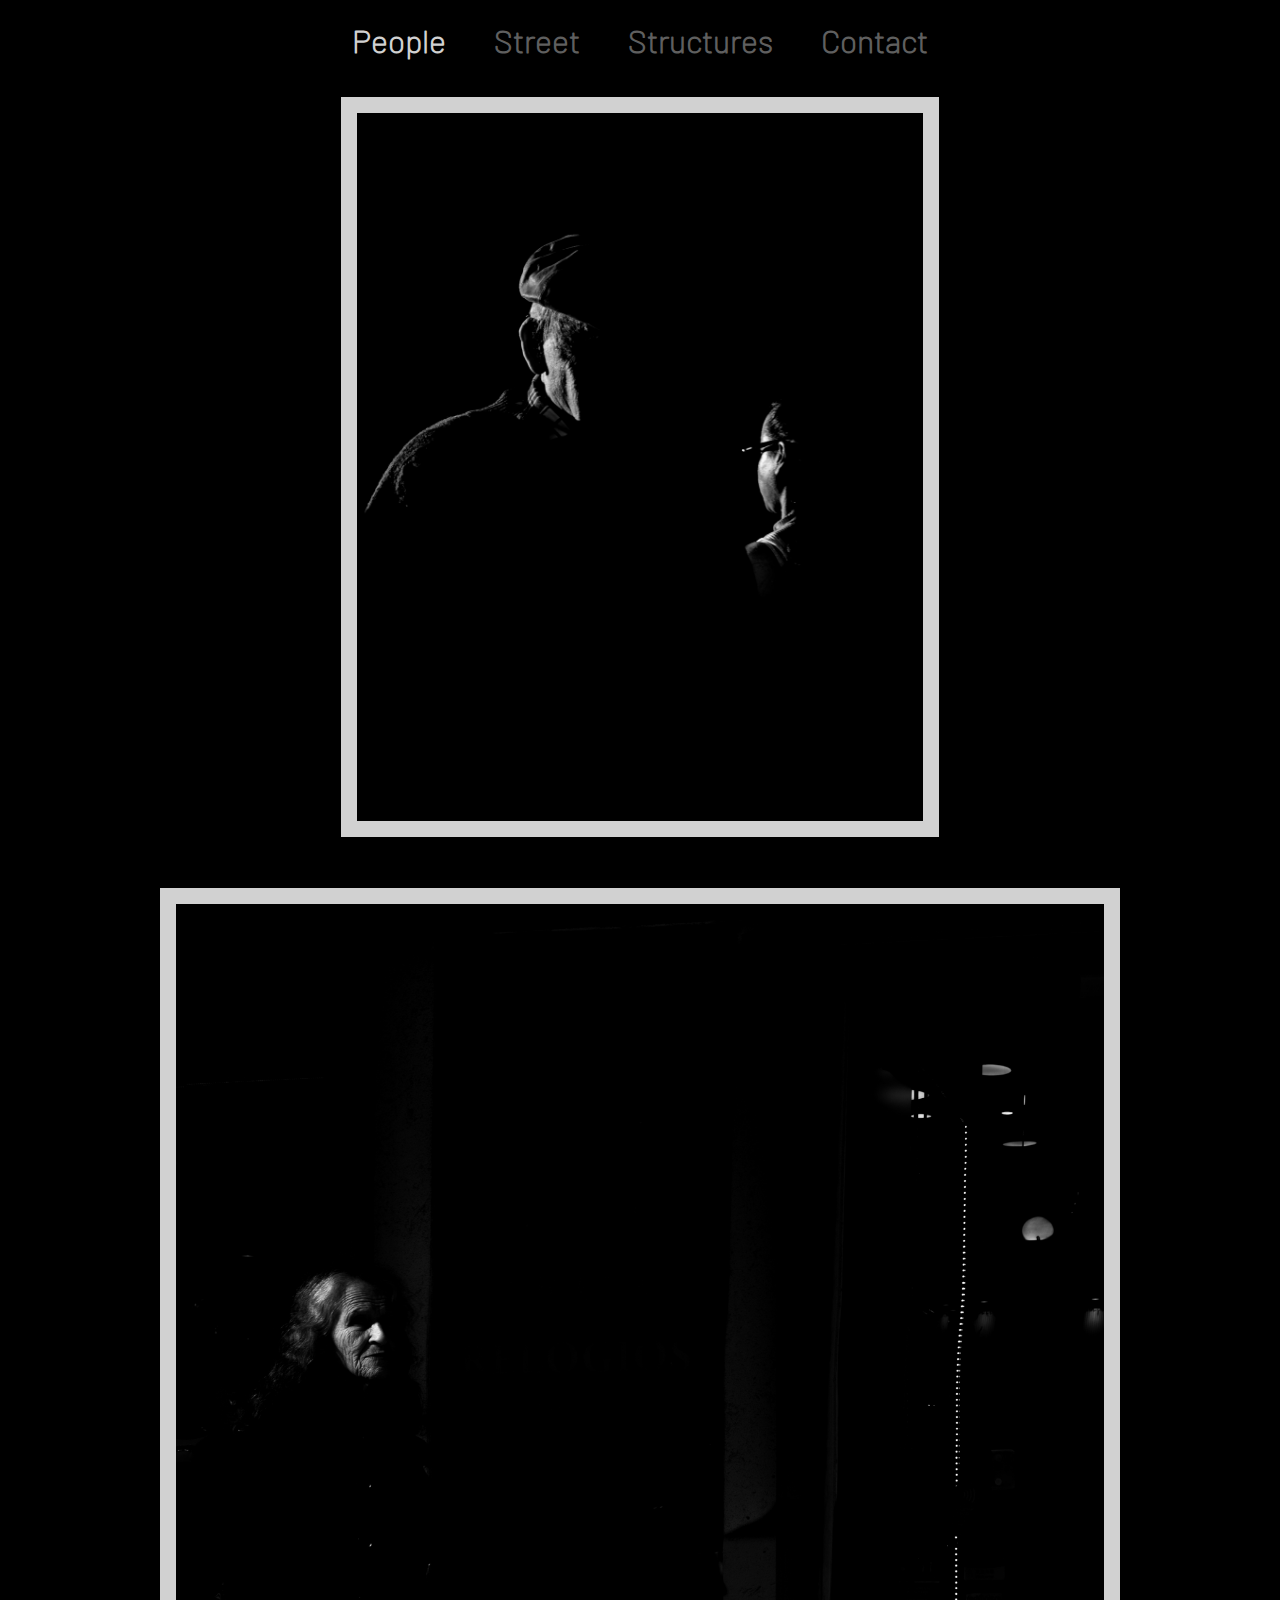
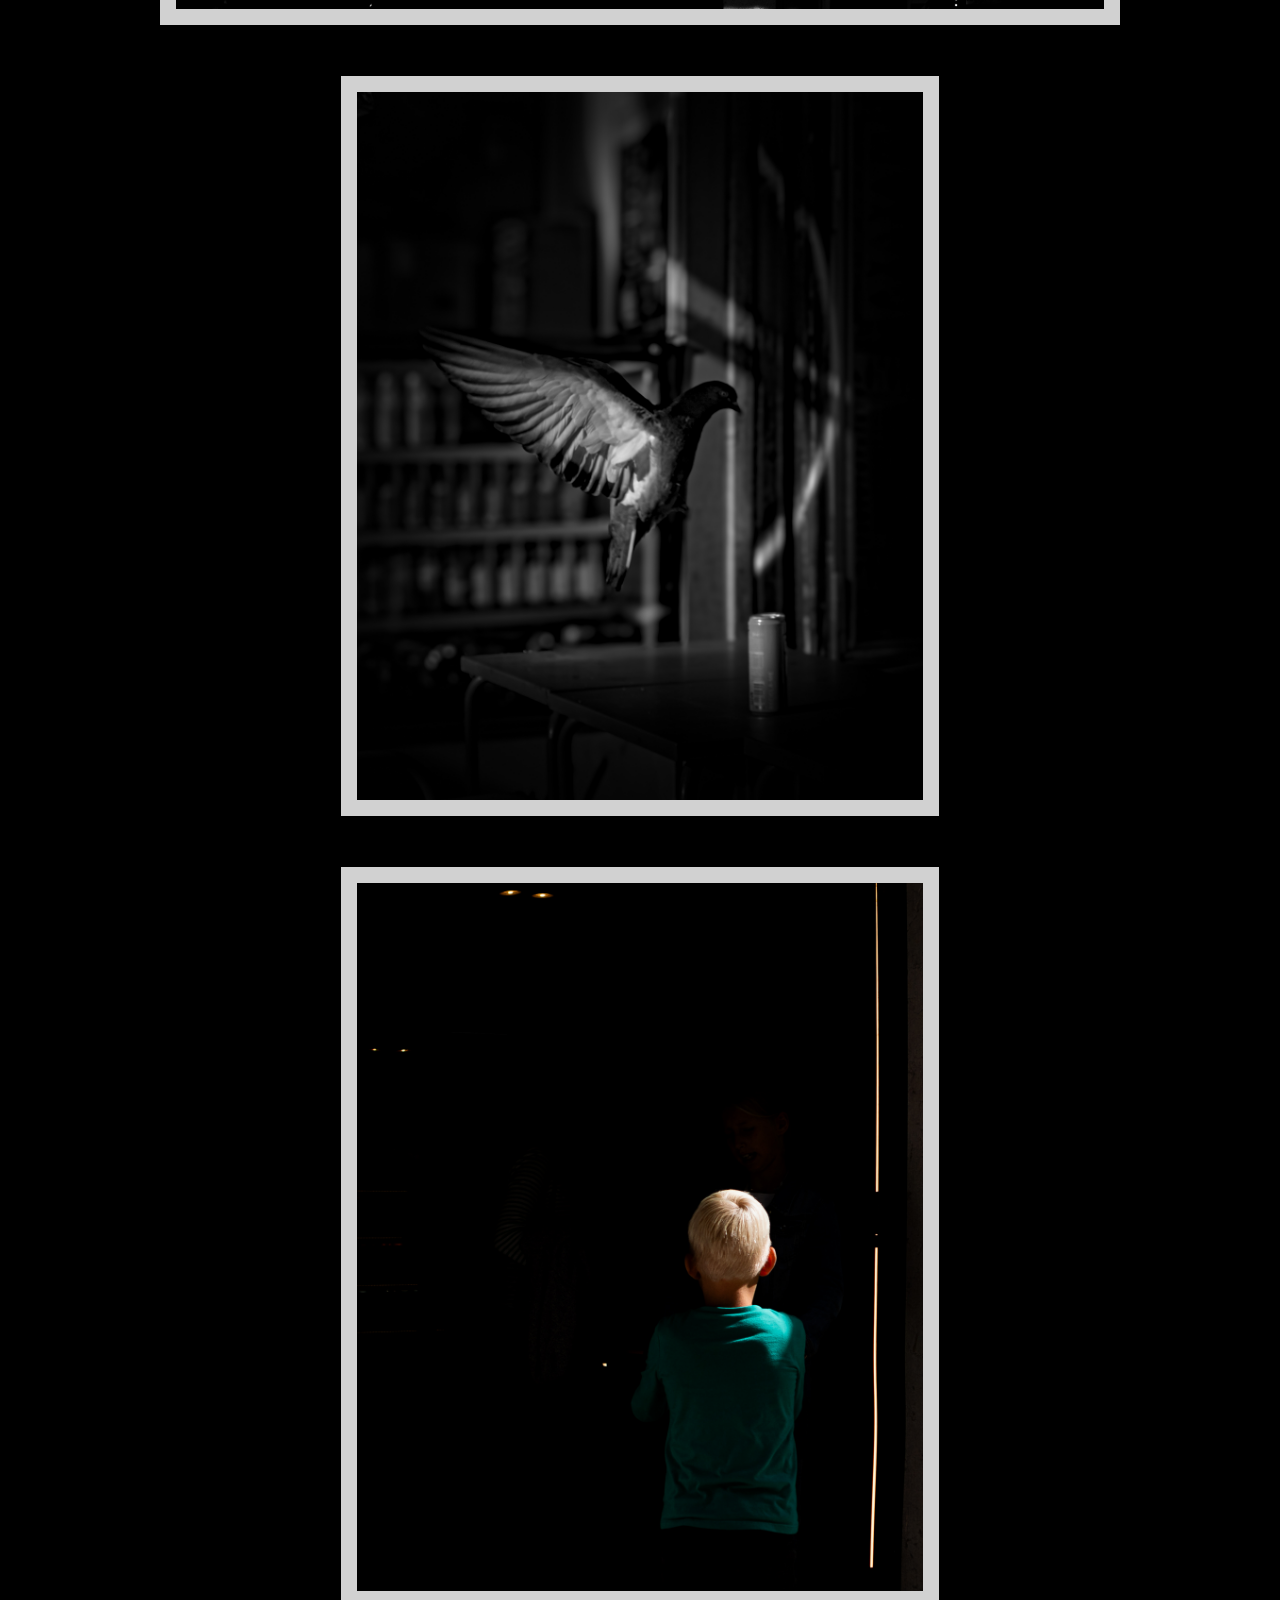
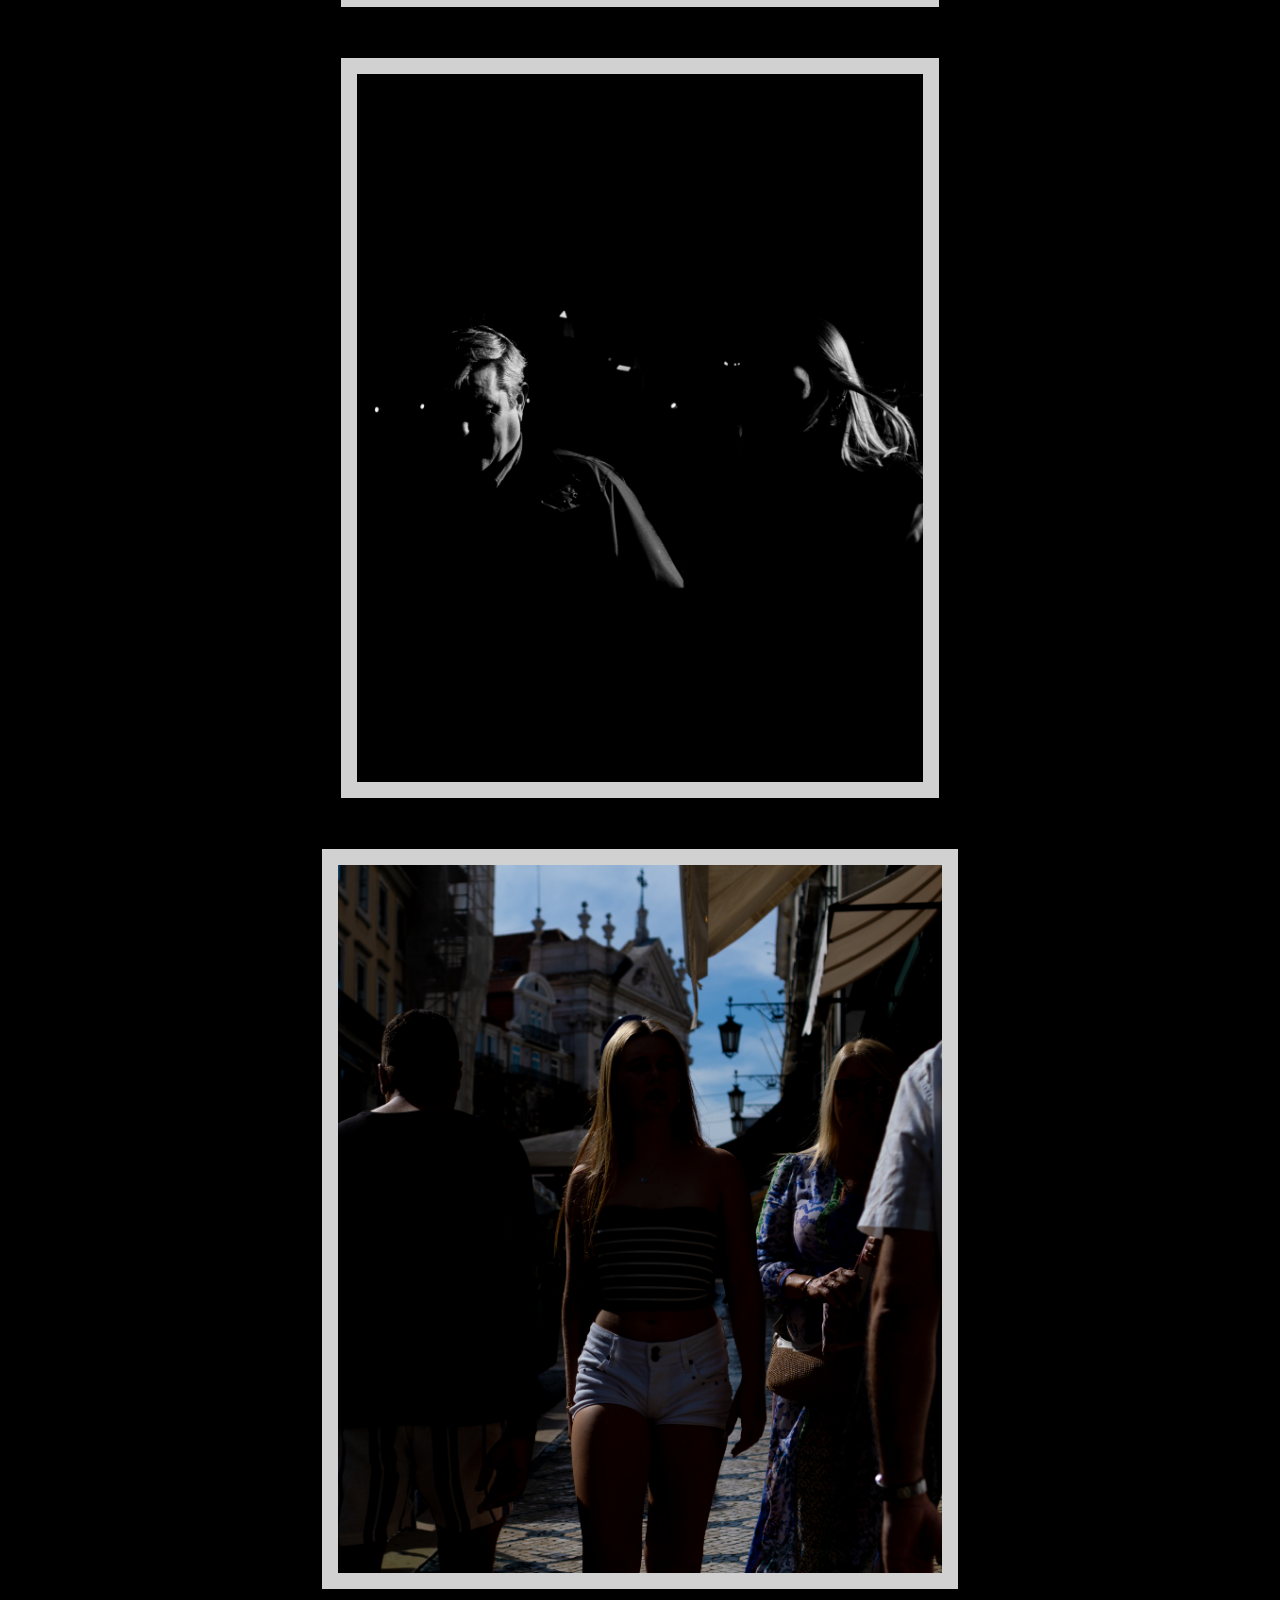
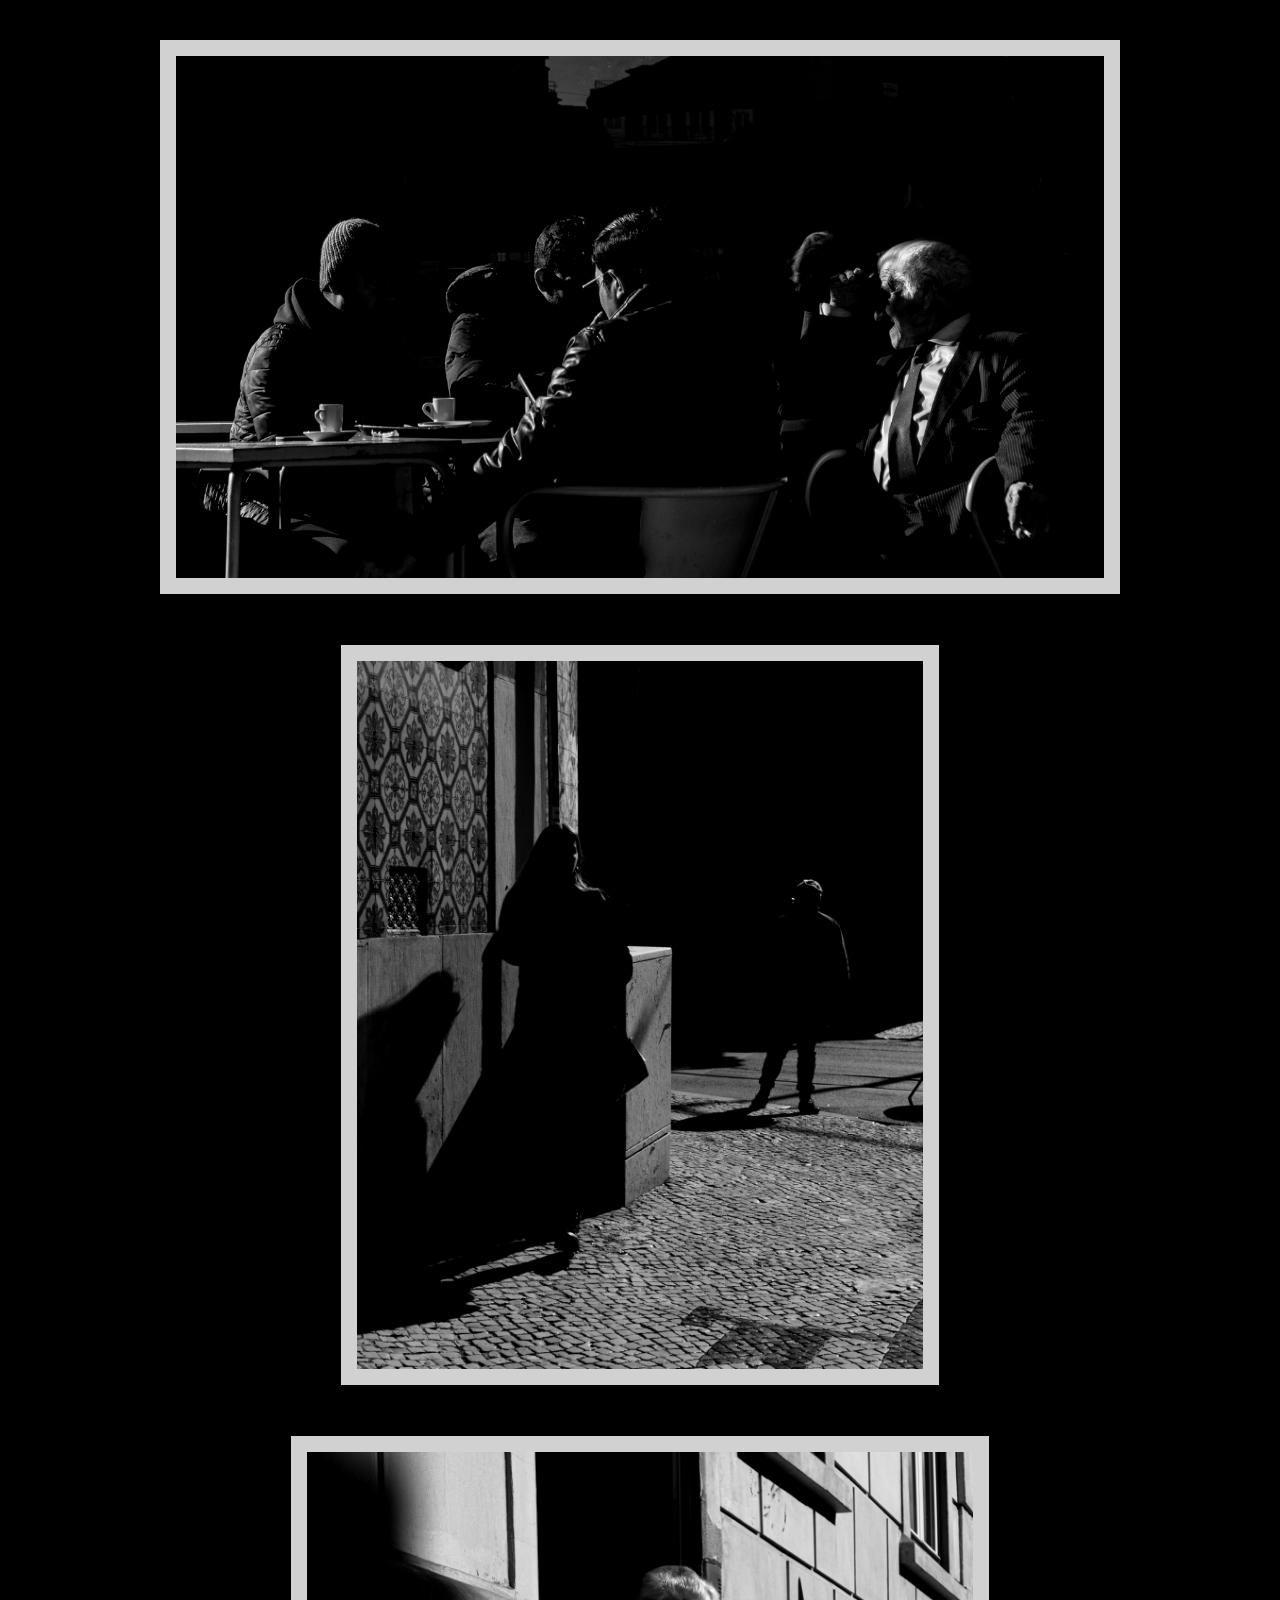
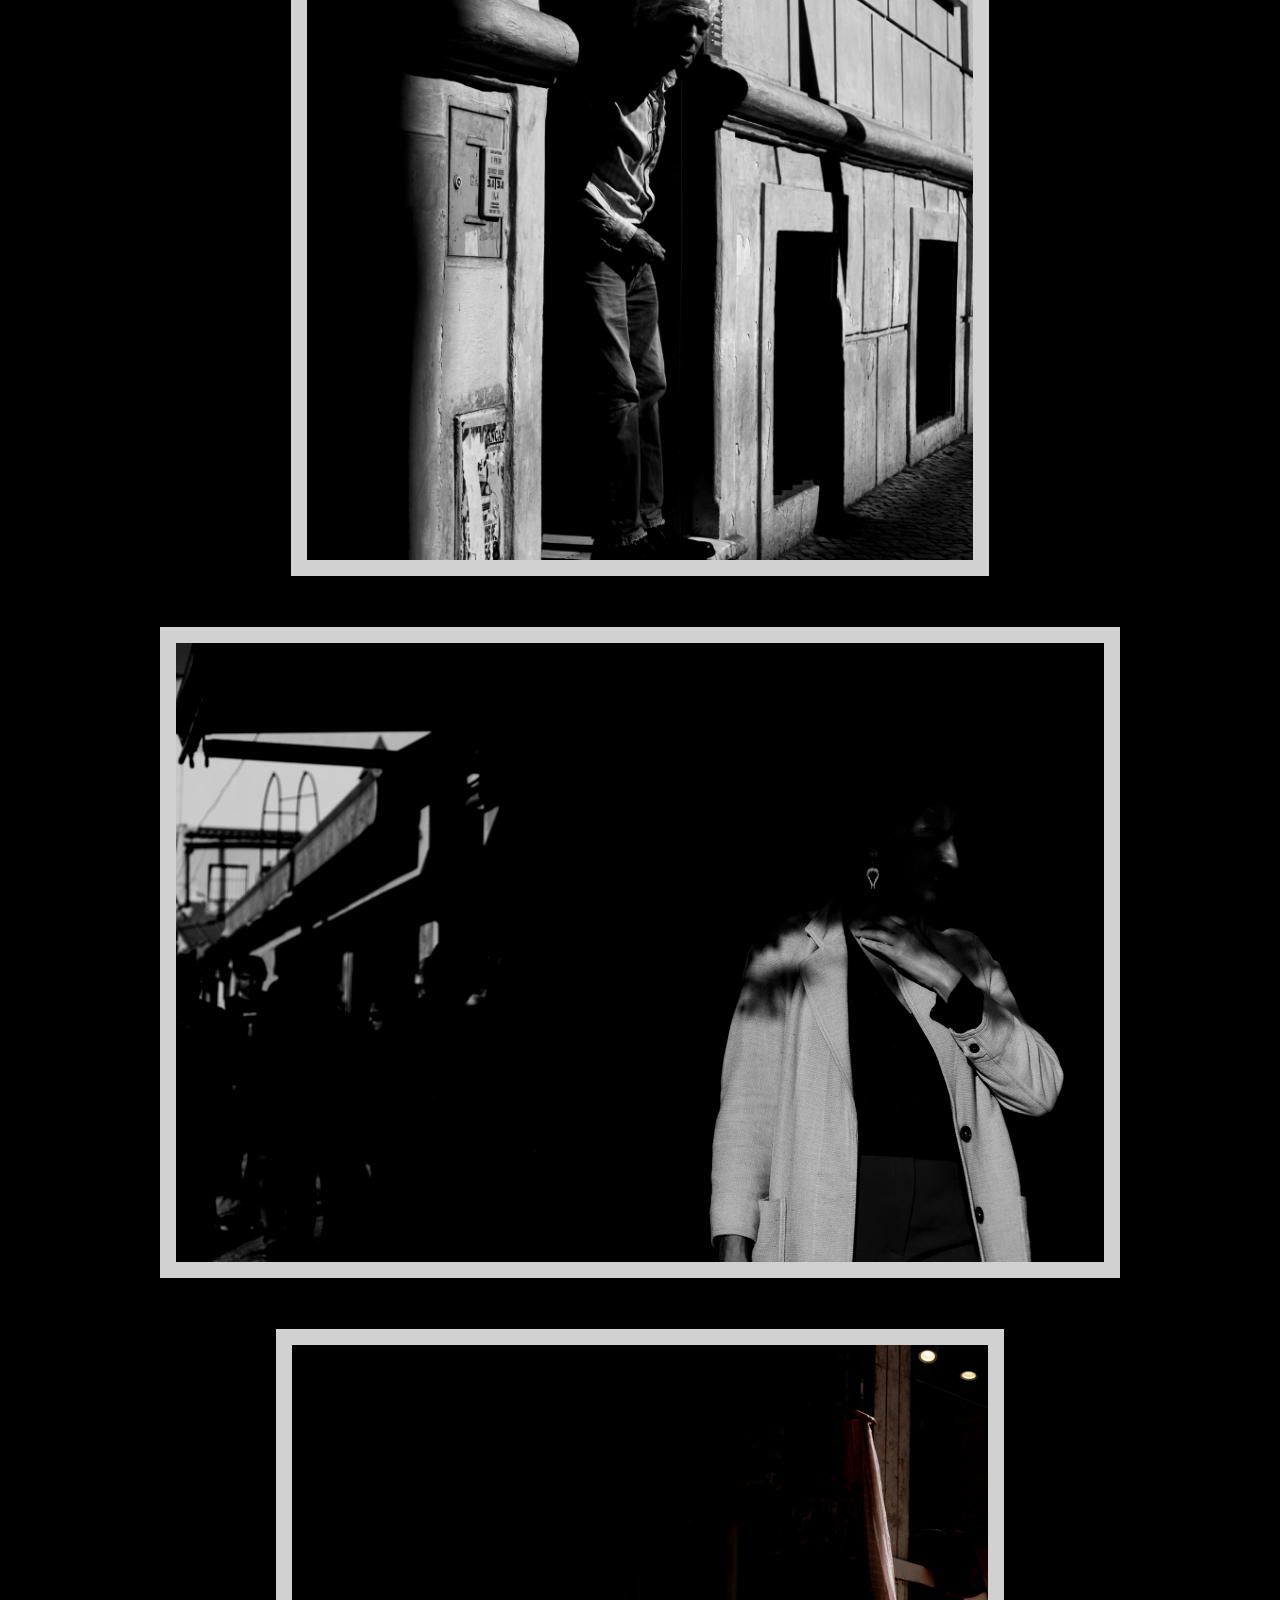
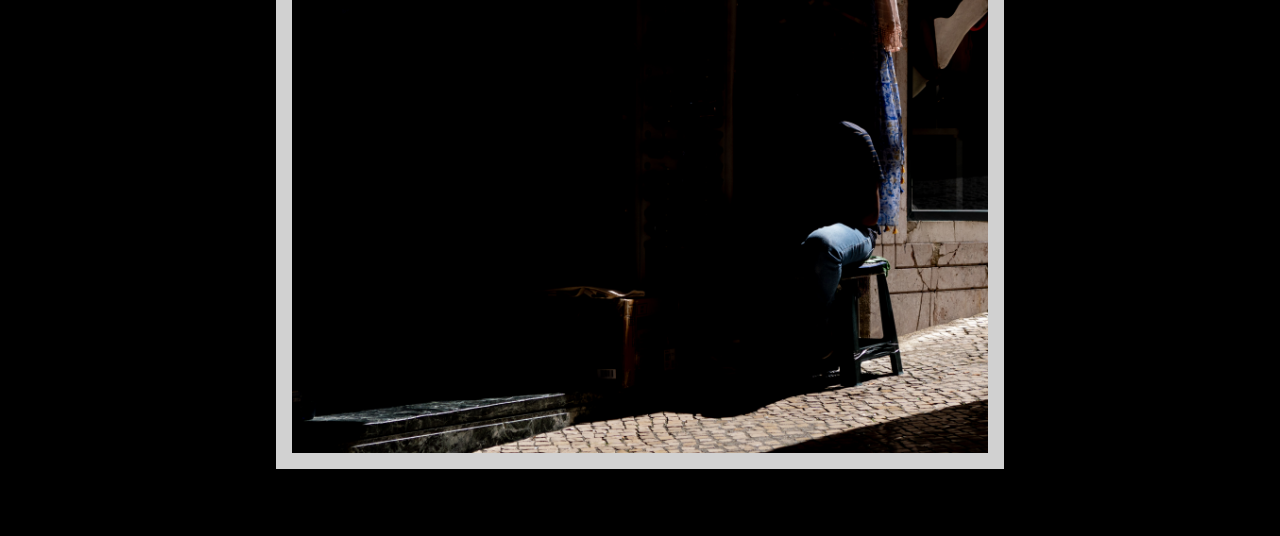
==== commit 9a3d6372: "Add title" ====
--- a/index.html
+++ b/index.html
@@ -3,6 +3,7 @@
 <html>
 
 <head>
+  <title>Zay Sabel</title>
   <link rel="stylesheet" href="main.css">
   <meta name="viewport" content="width=device-width, initial-scale=1" />
   <link href="[data-uri]"
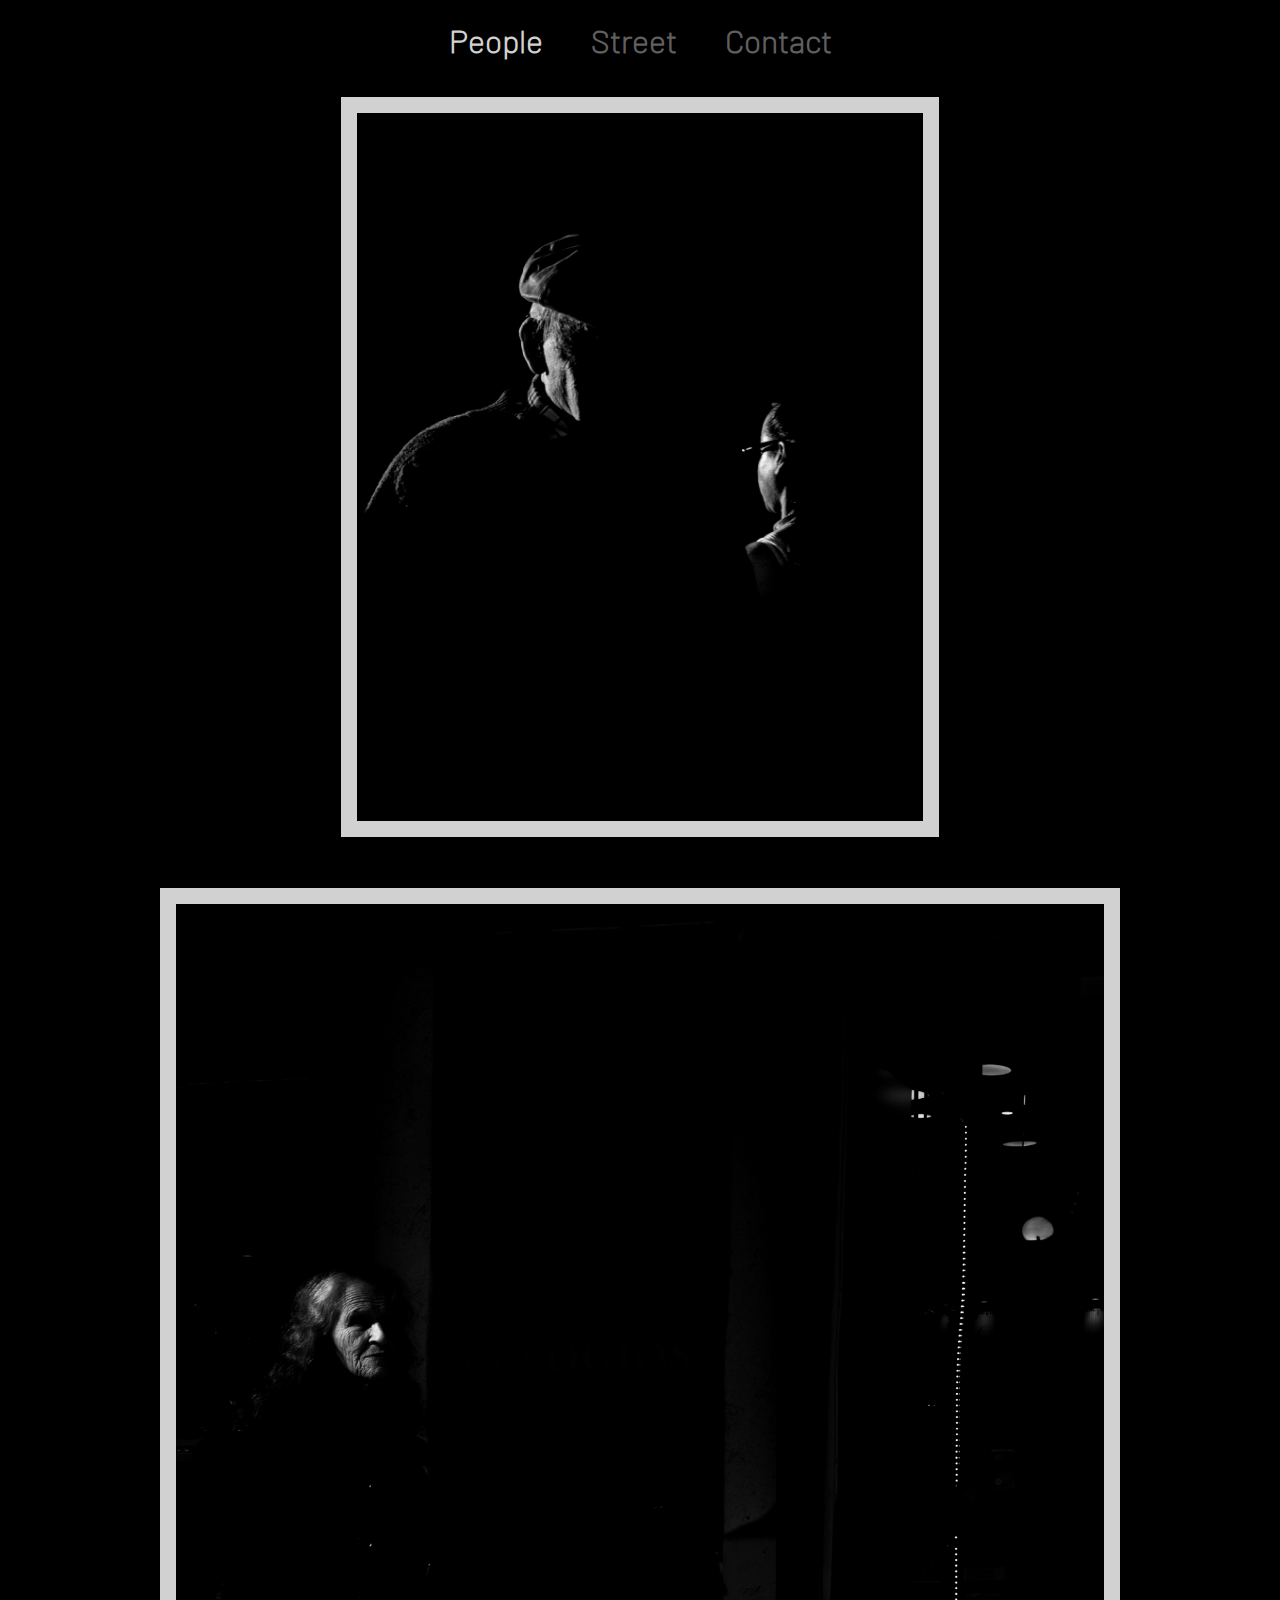
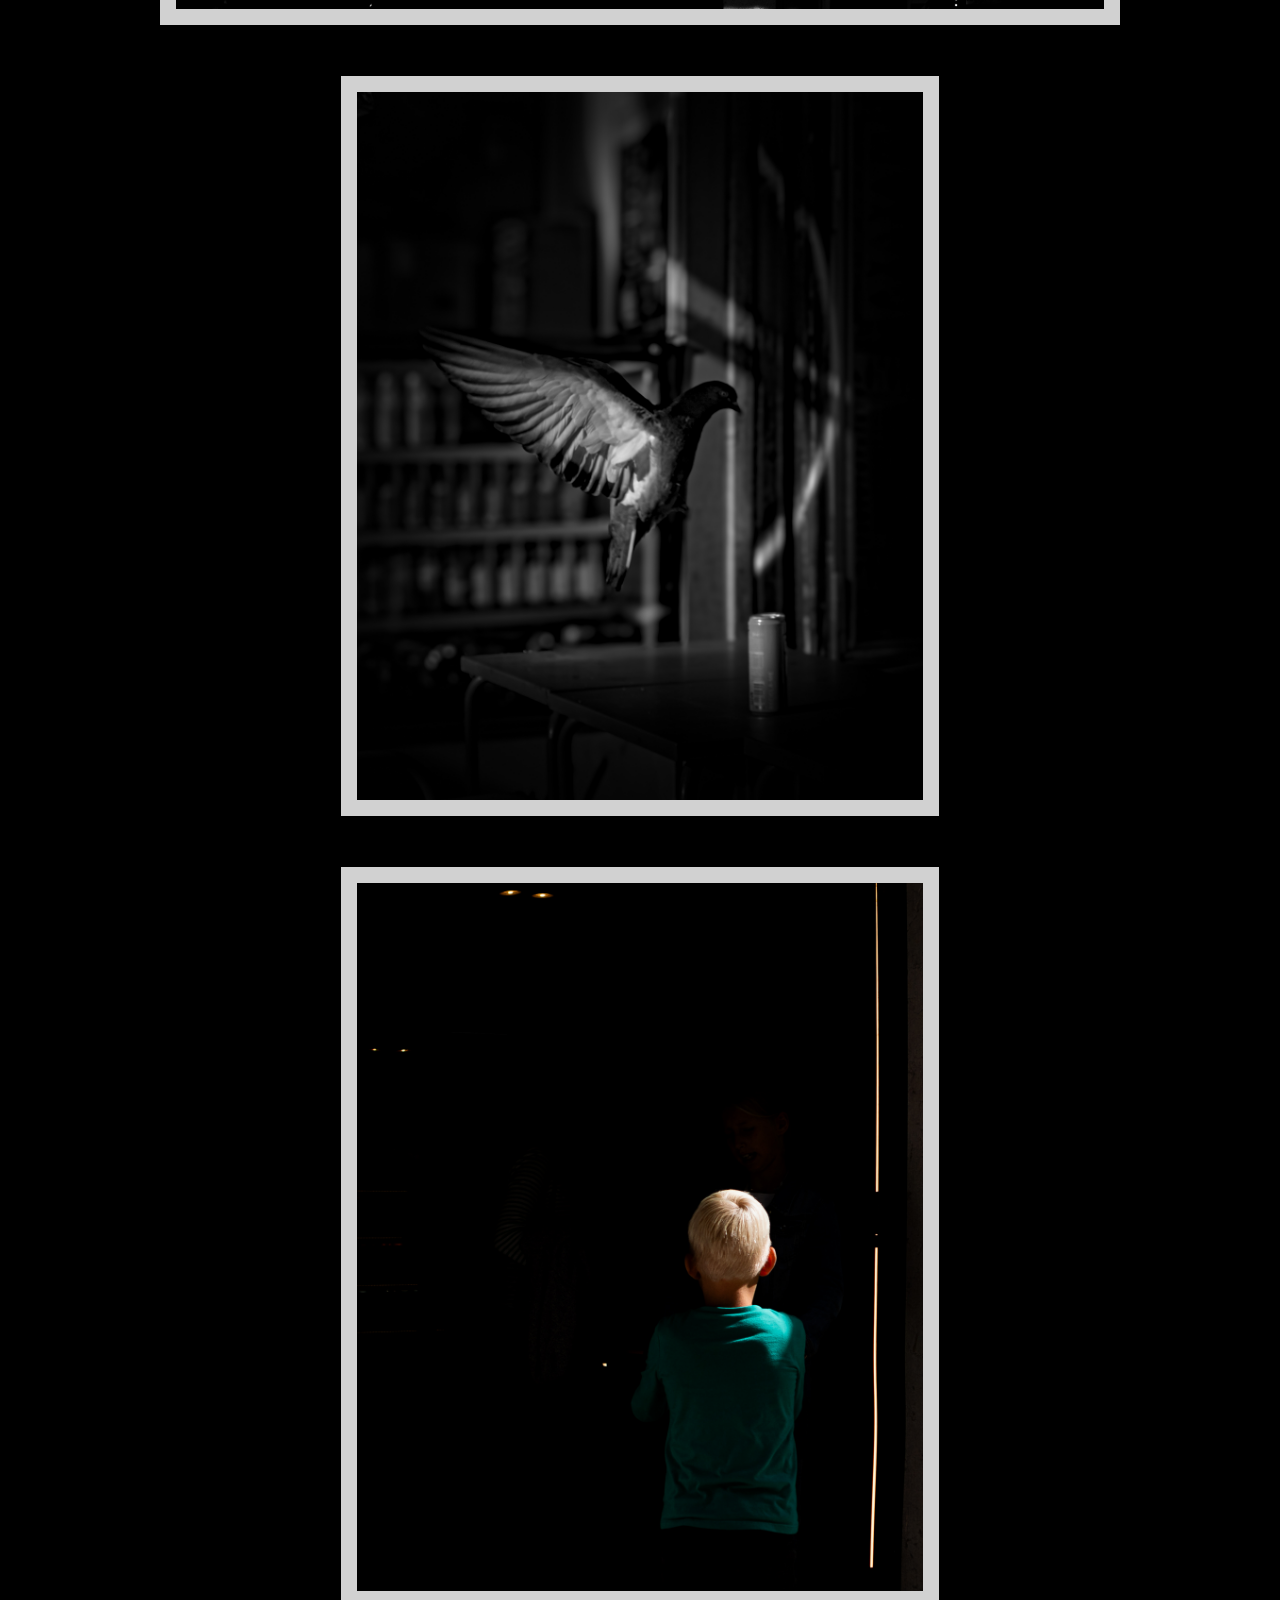
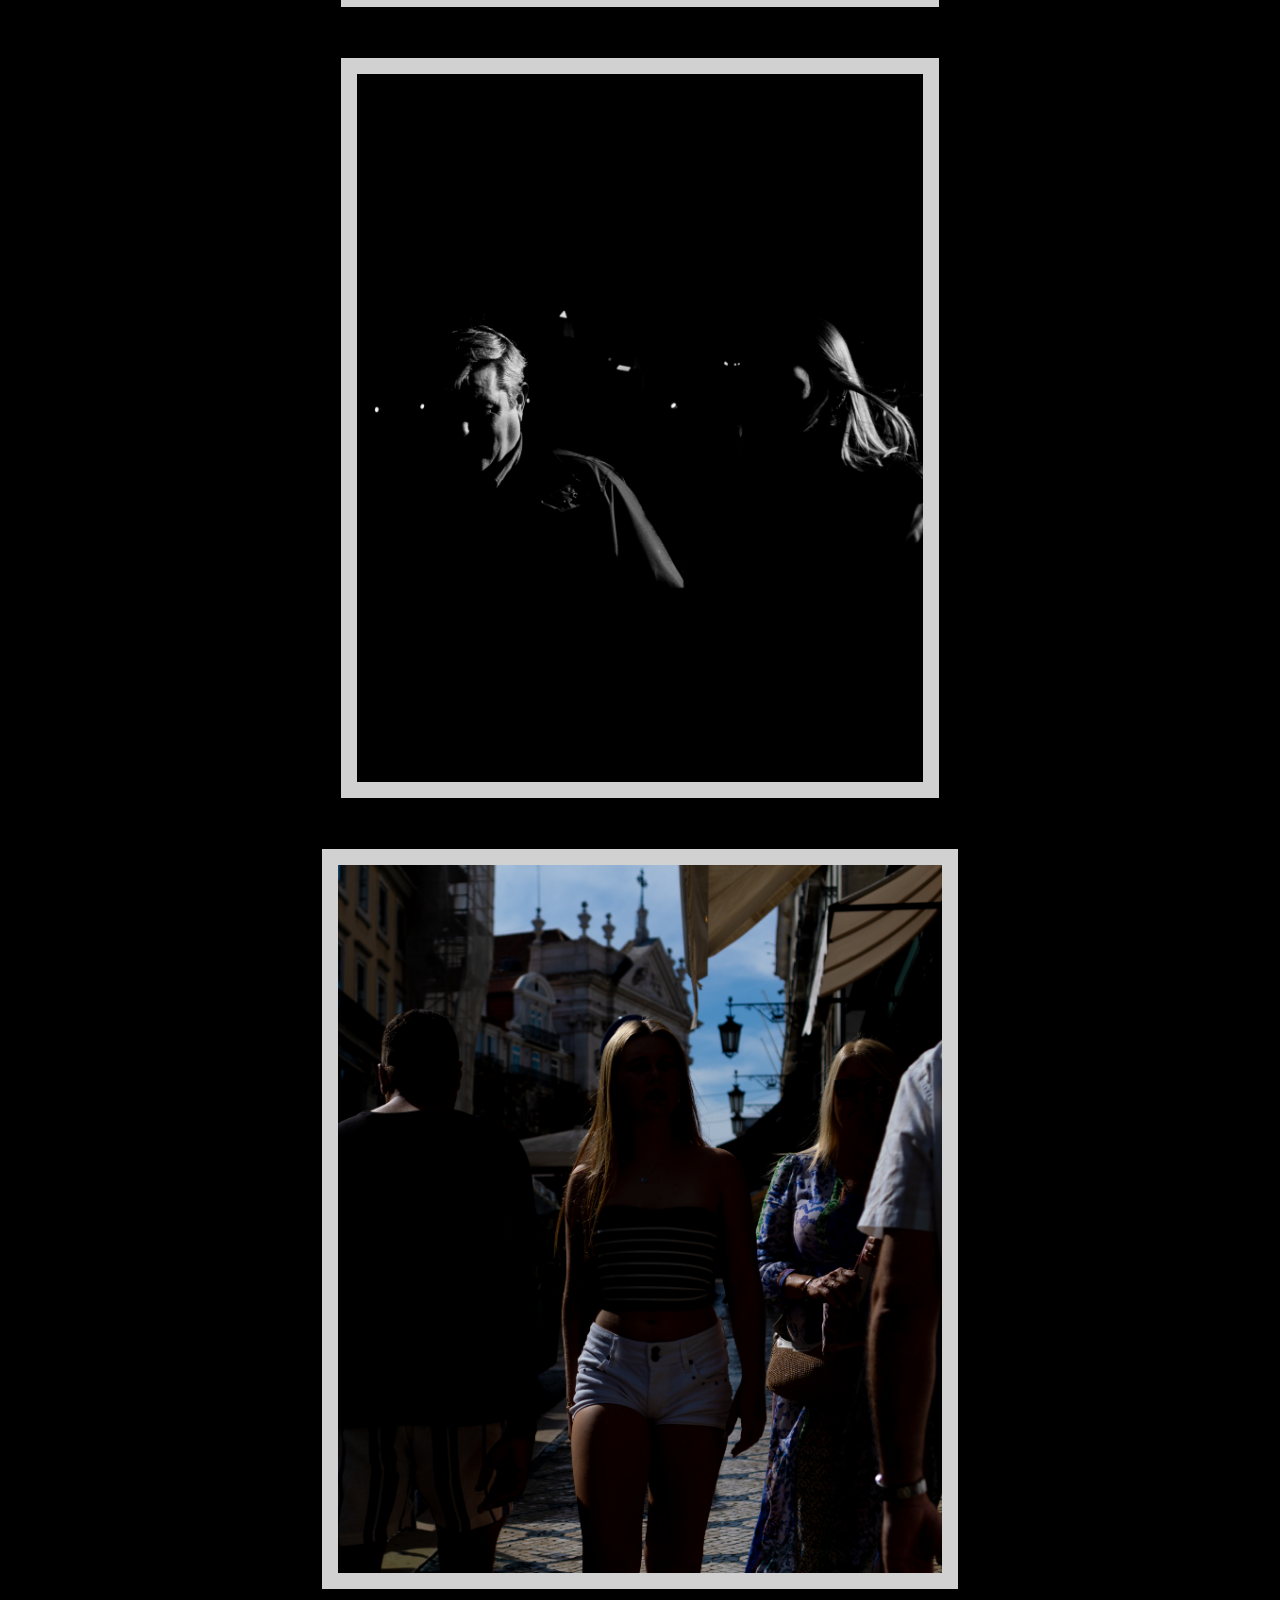
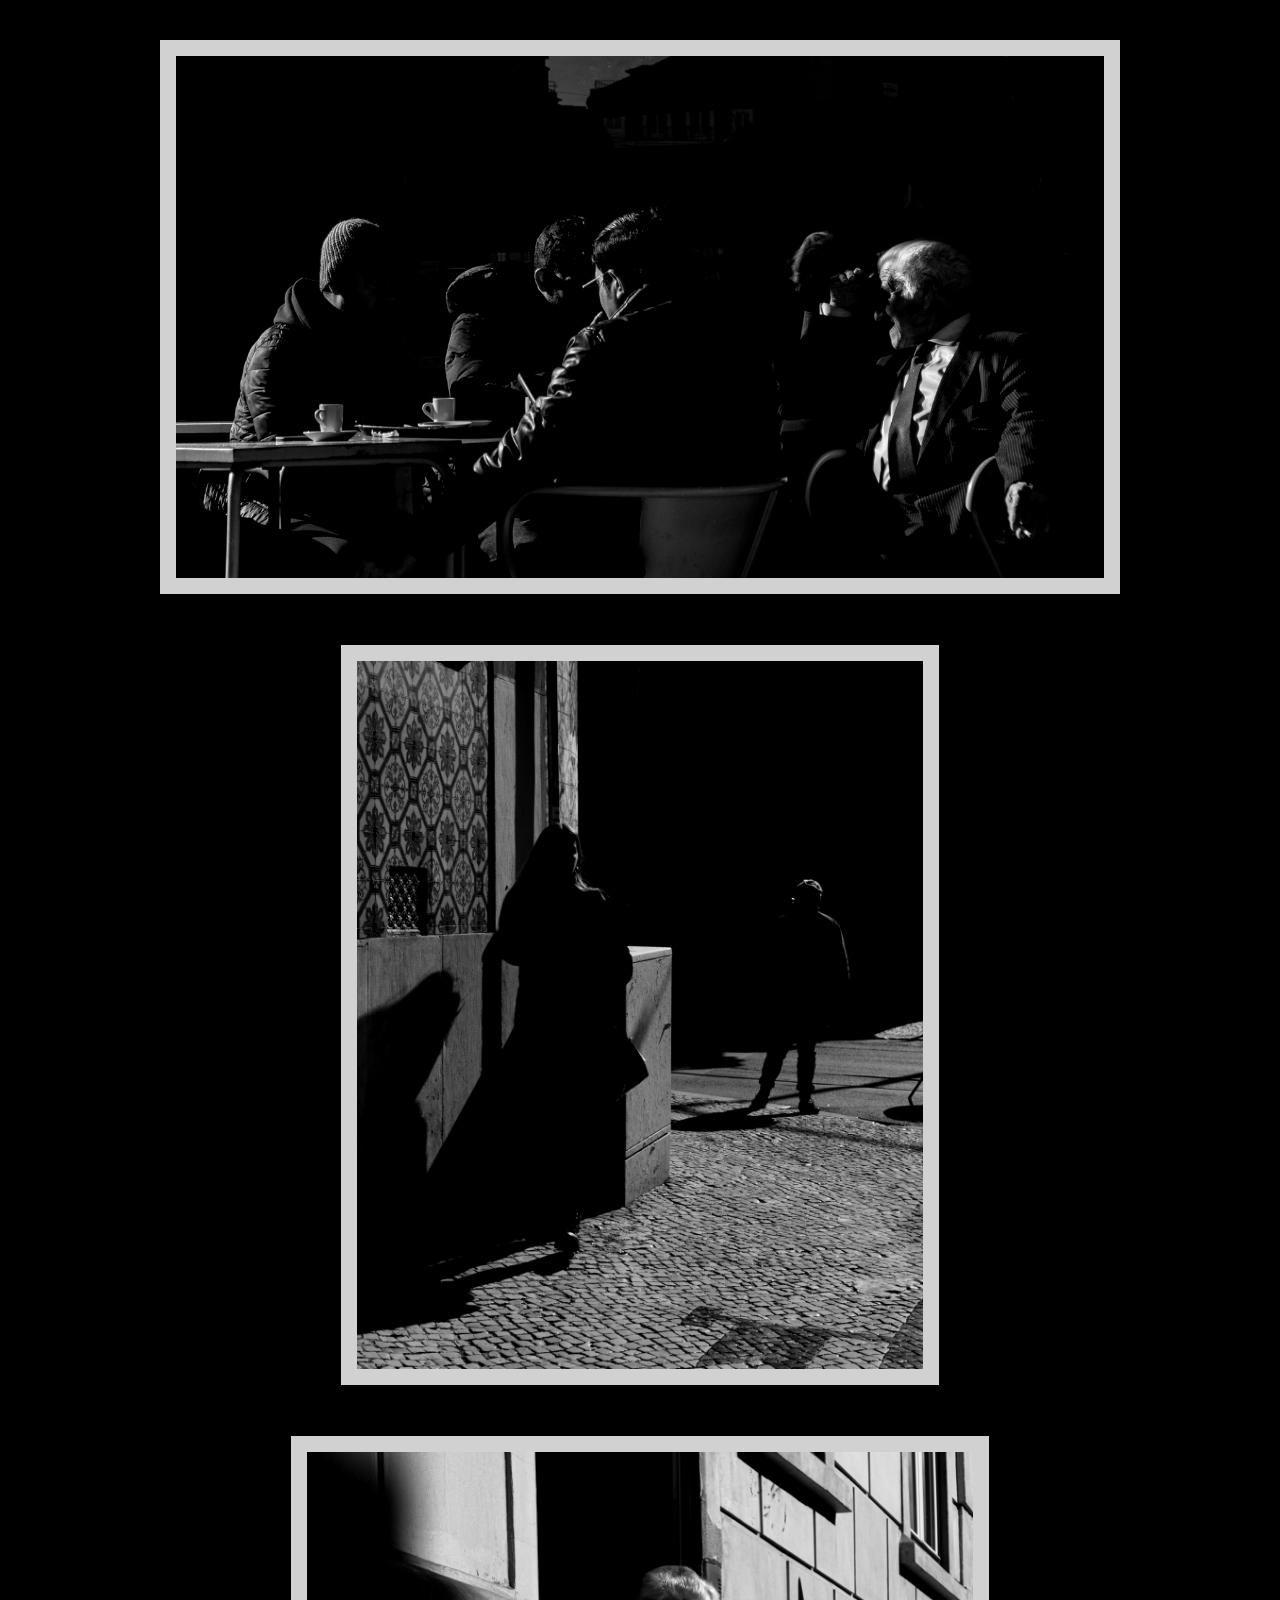
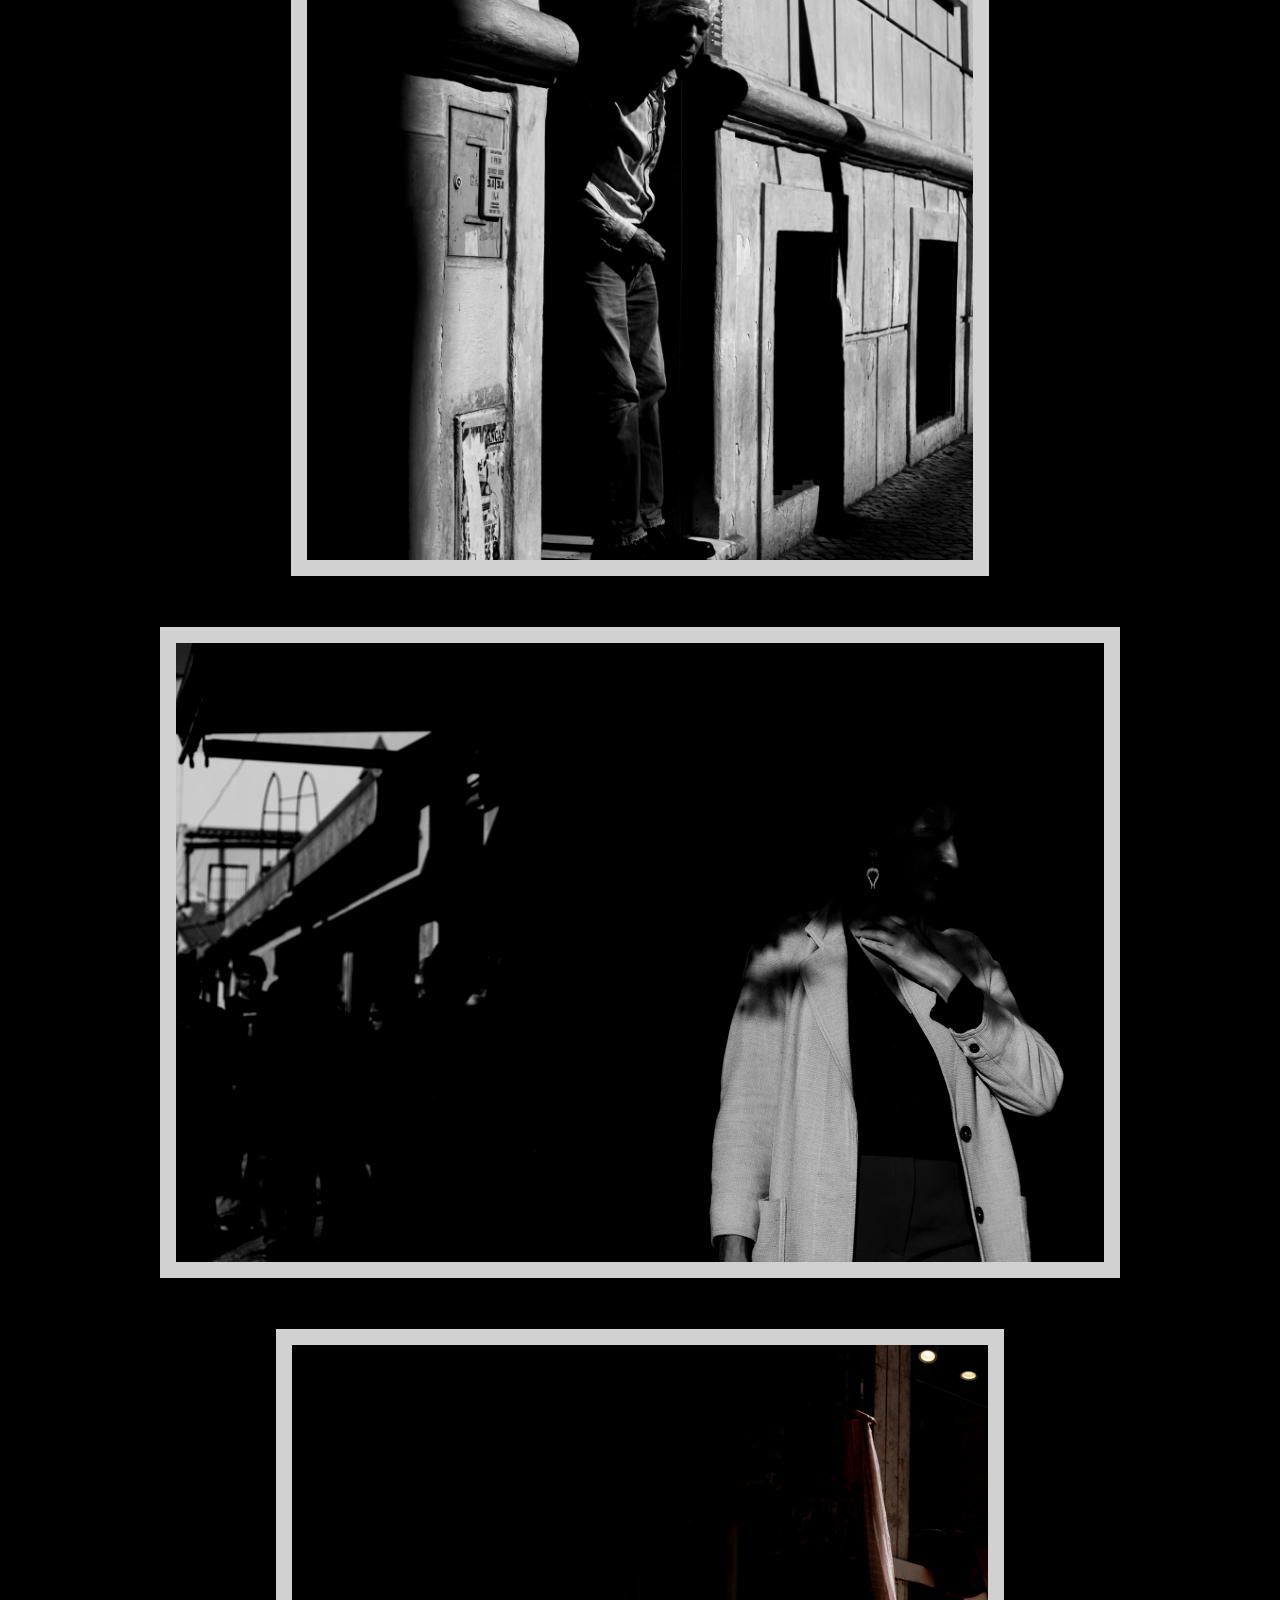
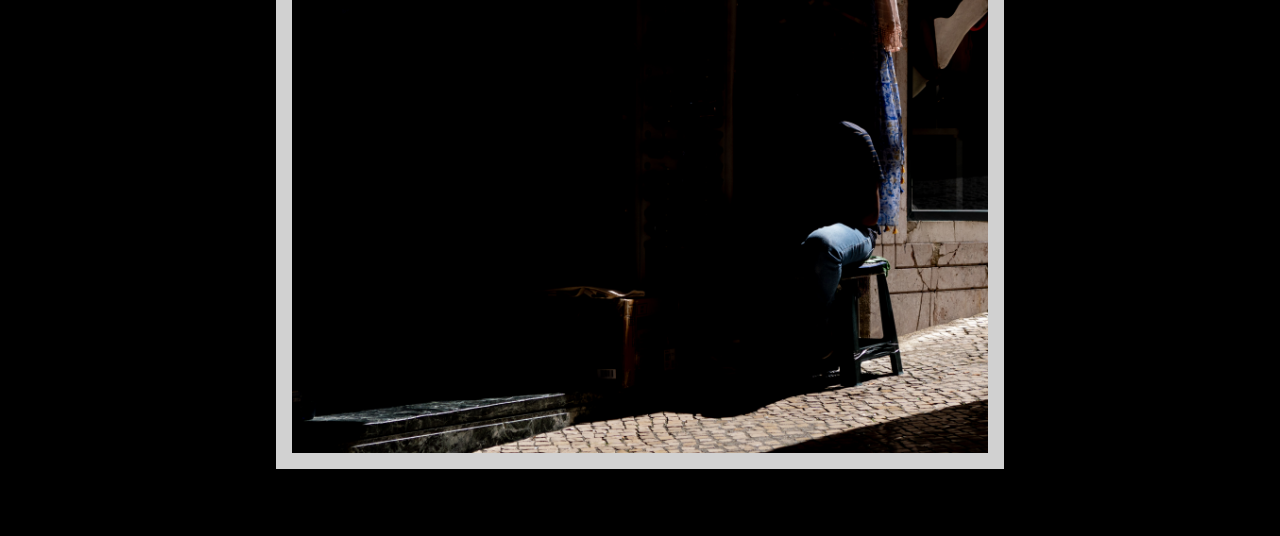
==== commit 10230898: "Remove" ====
--- a/index.html
+++ b/index.html
@@ -14,7 +14,6 @@
   <div class="menu">
     <h1 class="active"><a href="/">People</a></h1>
     <h1><a href="street.html">Street</a></h1>
-    <h1><a href="structures.html">Structures</a></h1>
     <h1><a href="contact.html">Contact</a></h1>
   </div>
   <div id="hamburger-toggle">
@@ -30,9 +29,6 @@
       </a>
       <a href="street.html">
         <li>Street</li>
-      </a>
-      <a href="structures.html">
-        <li>Structures</li>
       </a>
       <a href="contact.html">
         <li>Contact</li>
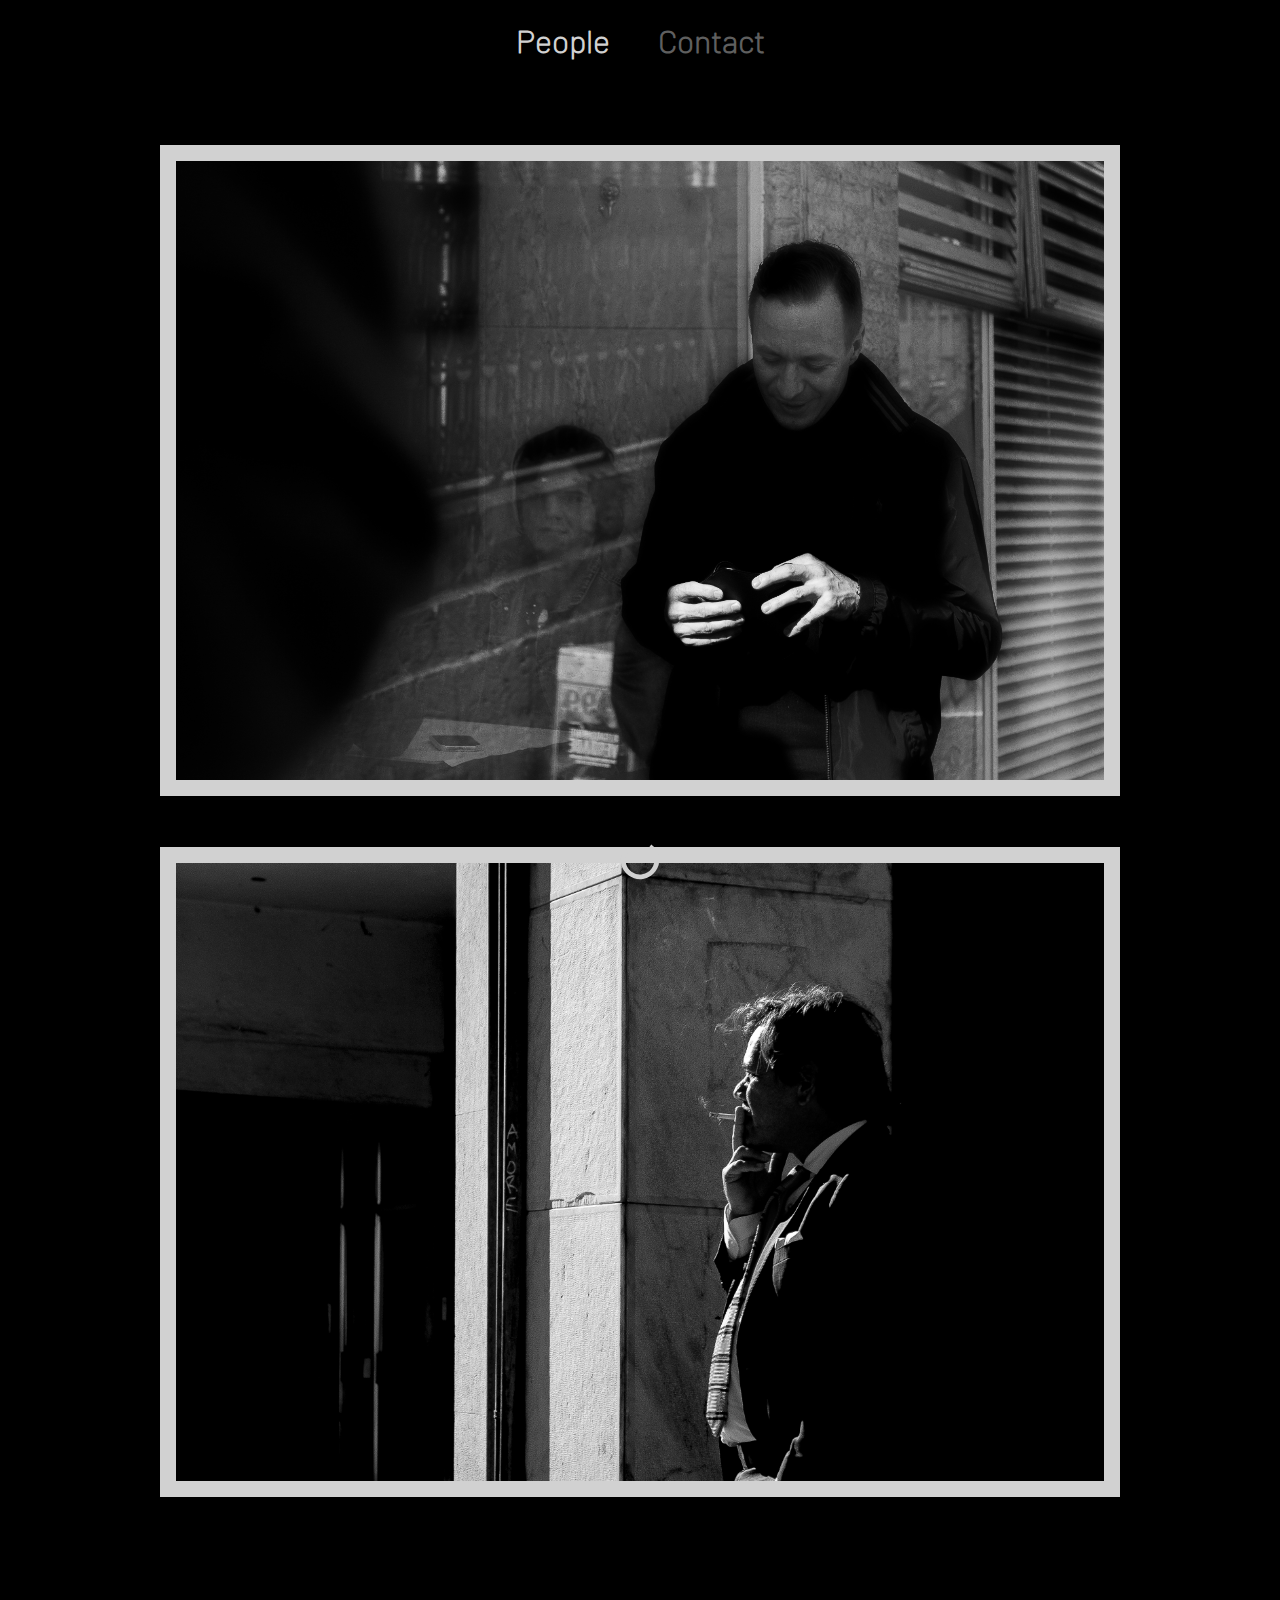
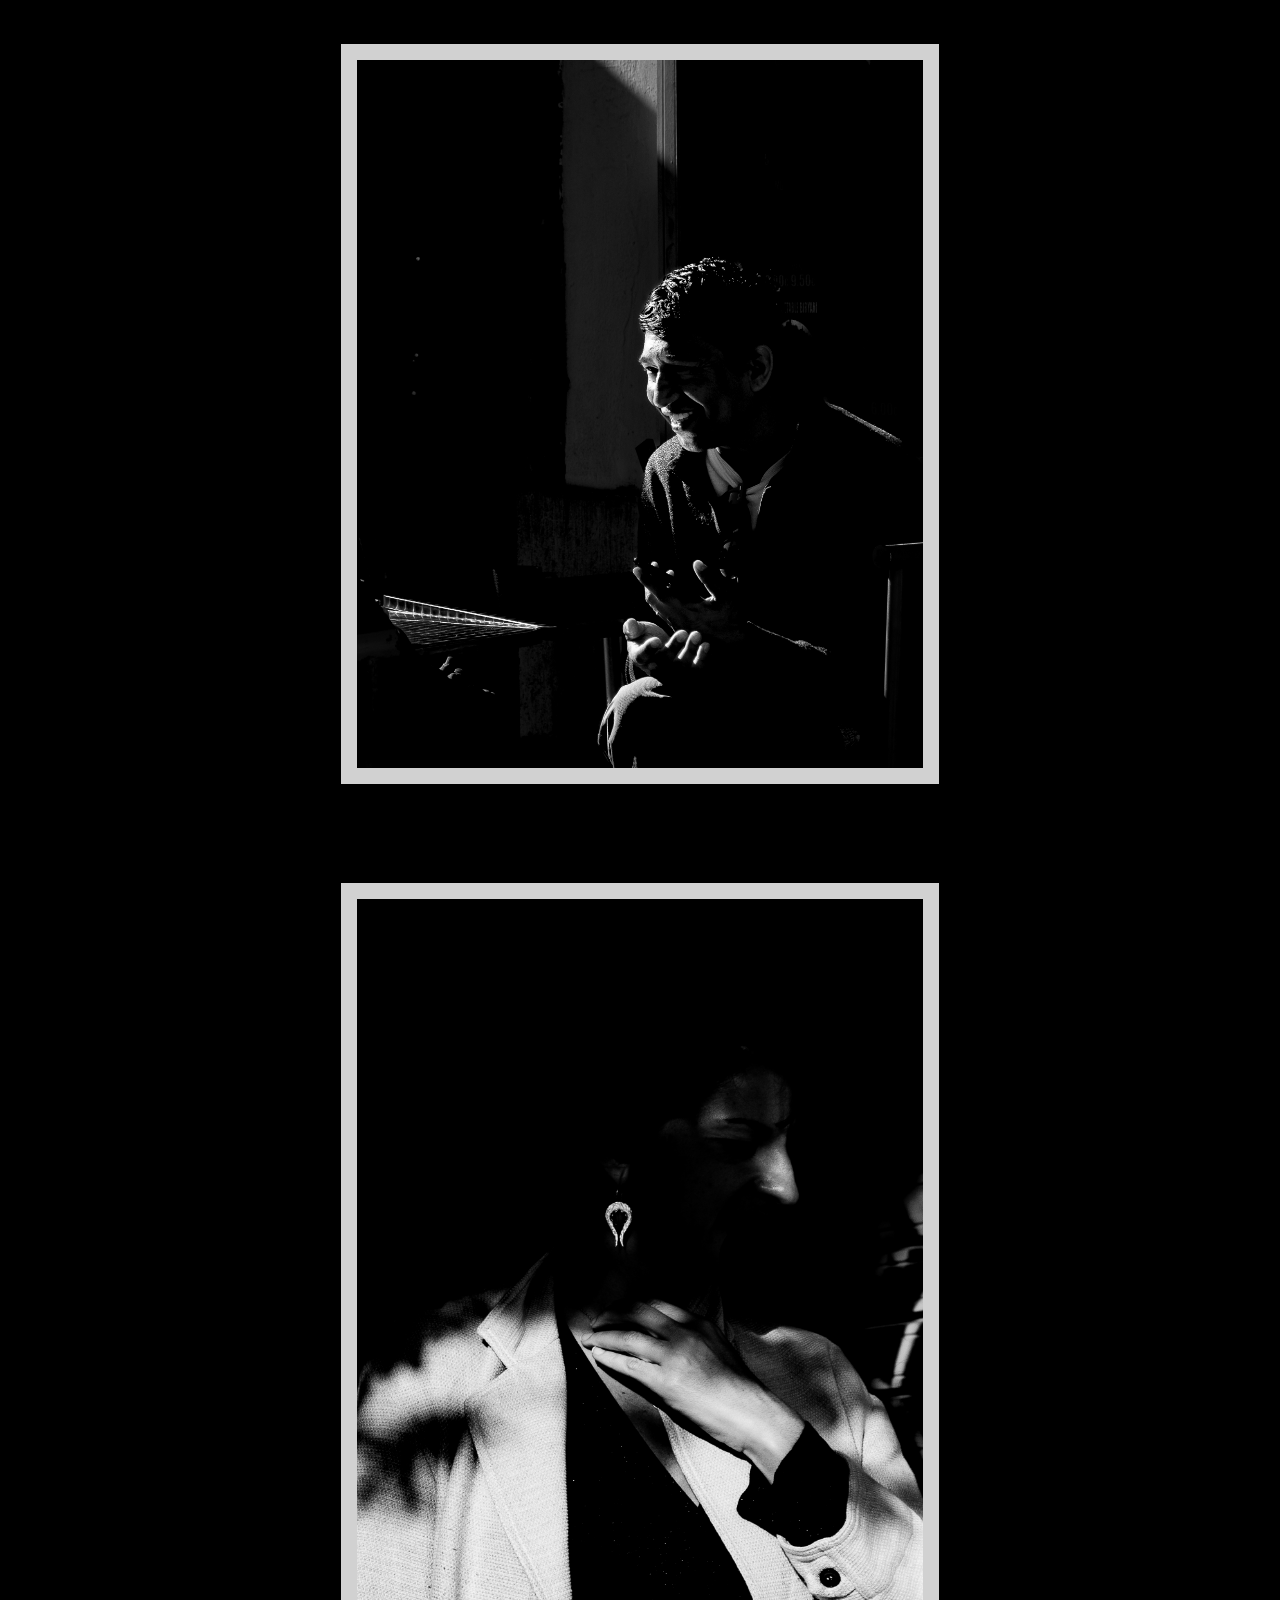
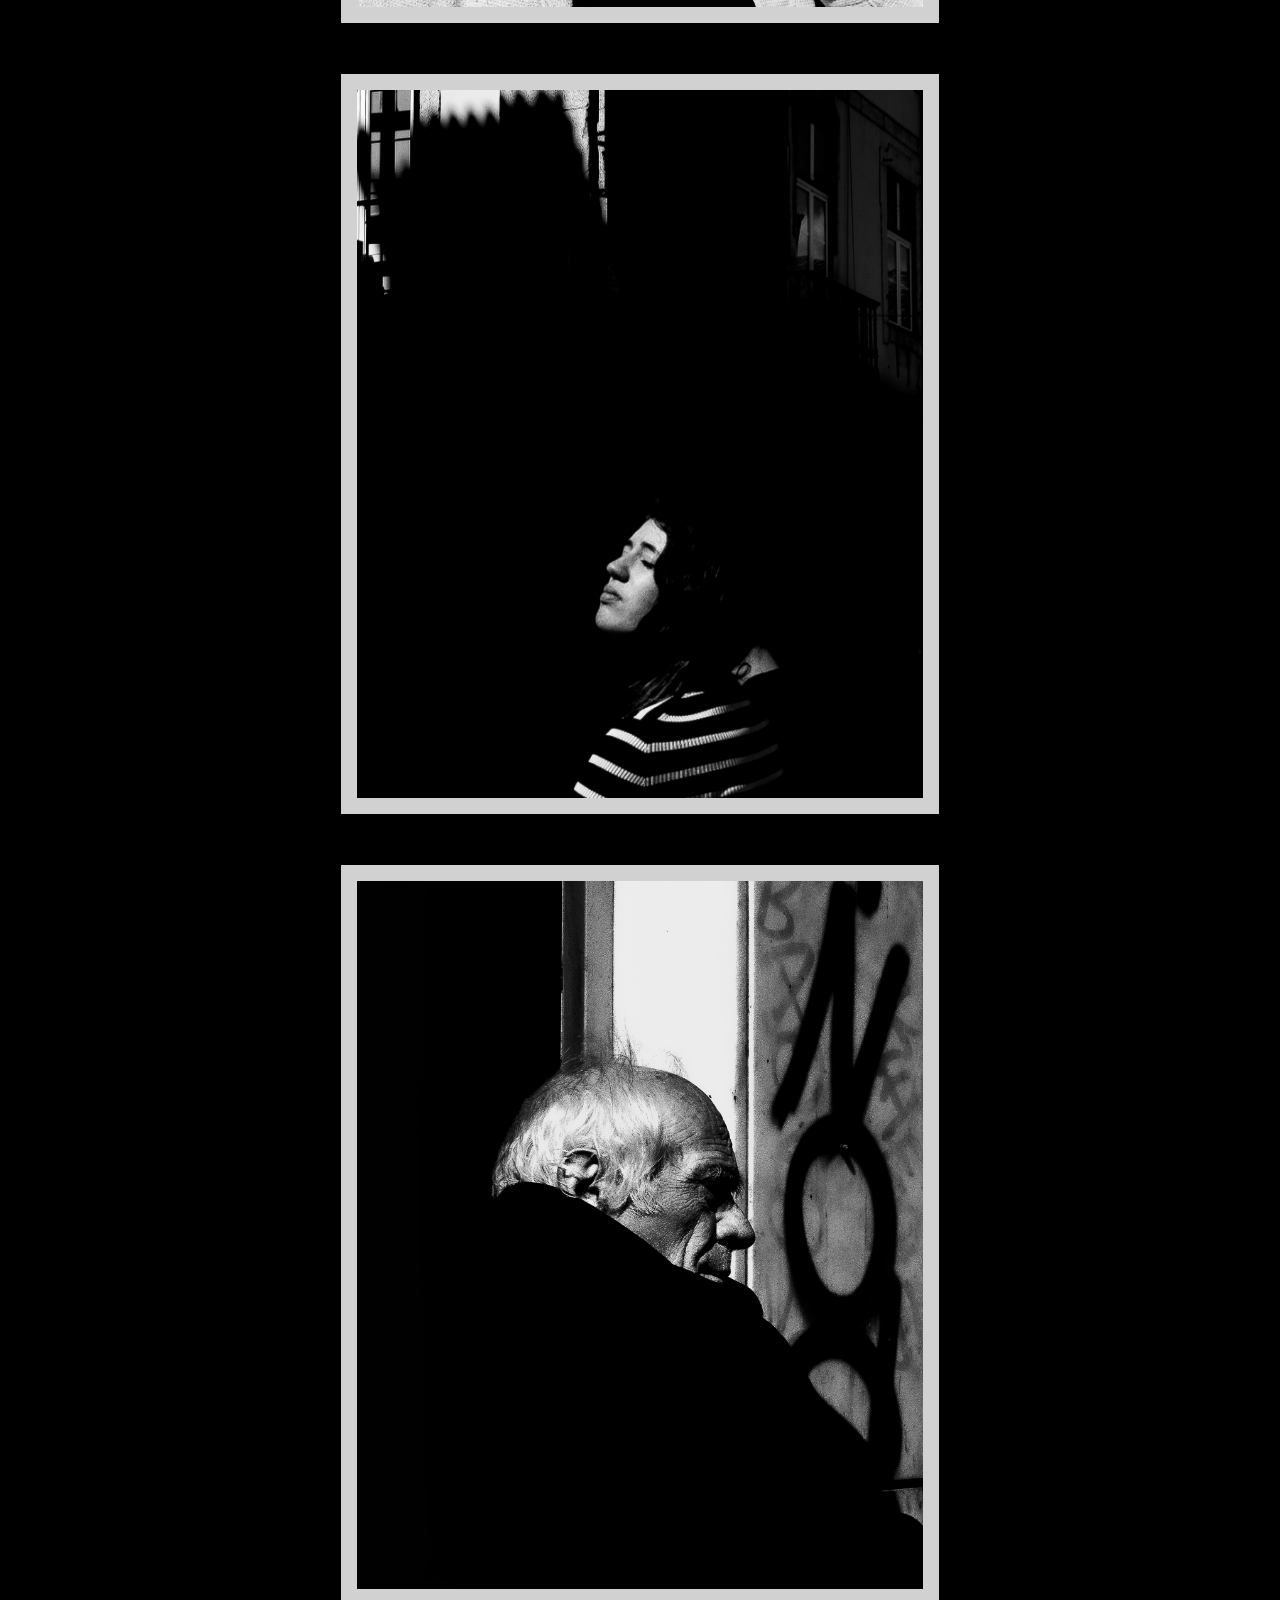
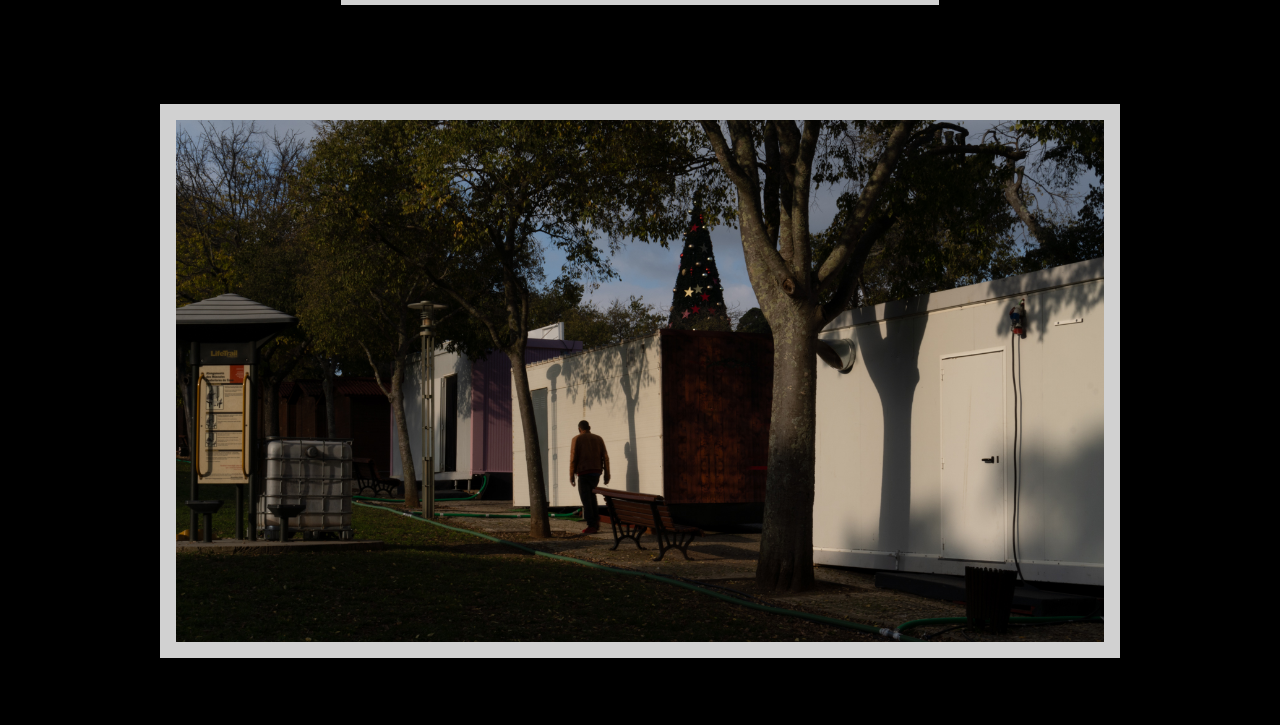
==== commit 9119c5ad: "Different photos" ====
--- a/index.html
+++ b/index.html
@@ -13,7 +13,6 @@
 <body>
   <div class="menu">
     <h1 class="active"><a href="/">People</a></h1>
-    <h1><a href="street.html">Street</a></h1>
     <h1><a href="contact.html">Contact</a></h1>
   </div>
   <div id="hamburger-toggle">
@@ -26,9 +25,6 @@
     <ul id="hamburger-menu">
       <a href="/" class="active">
         <li>People</li>
-      </a>
-      <a href="street.html">
-        <li>Street</li>
       </a>
       <a href="contact.html">
         <li>Contact</li>
